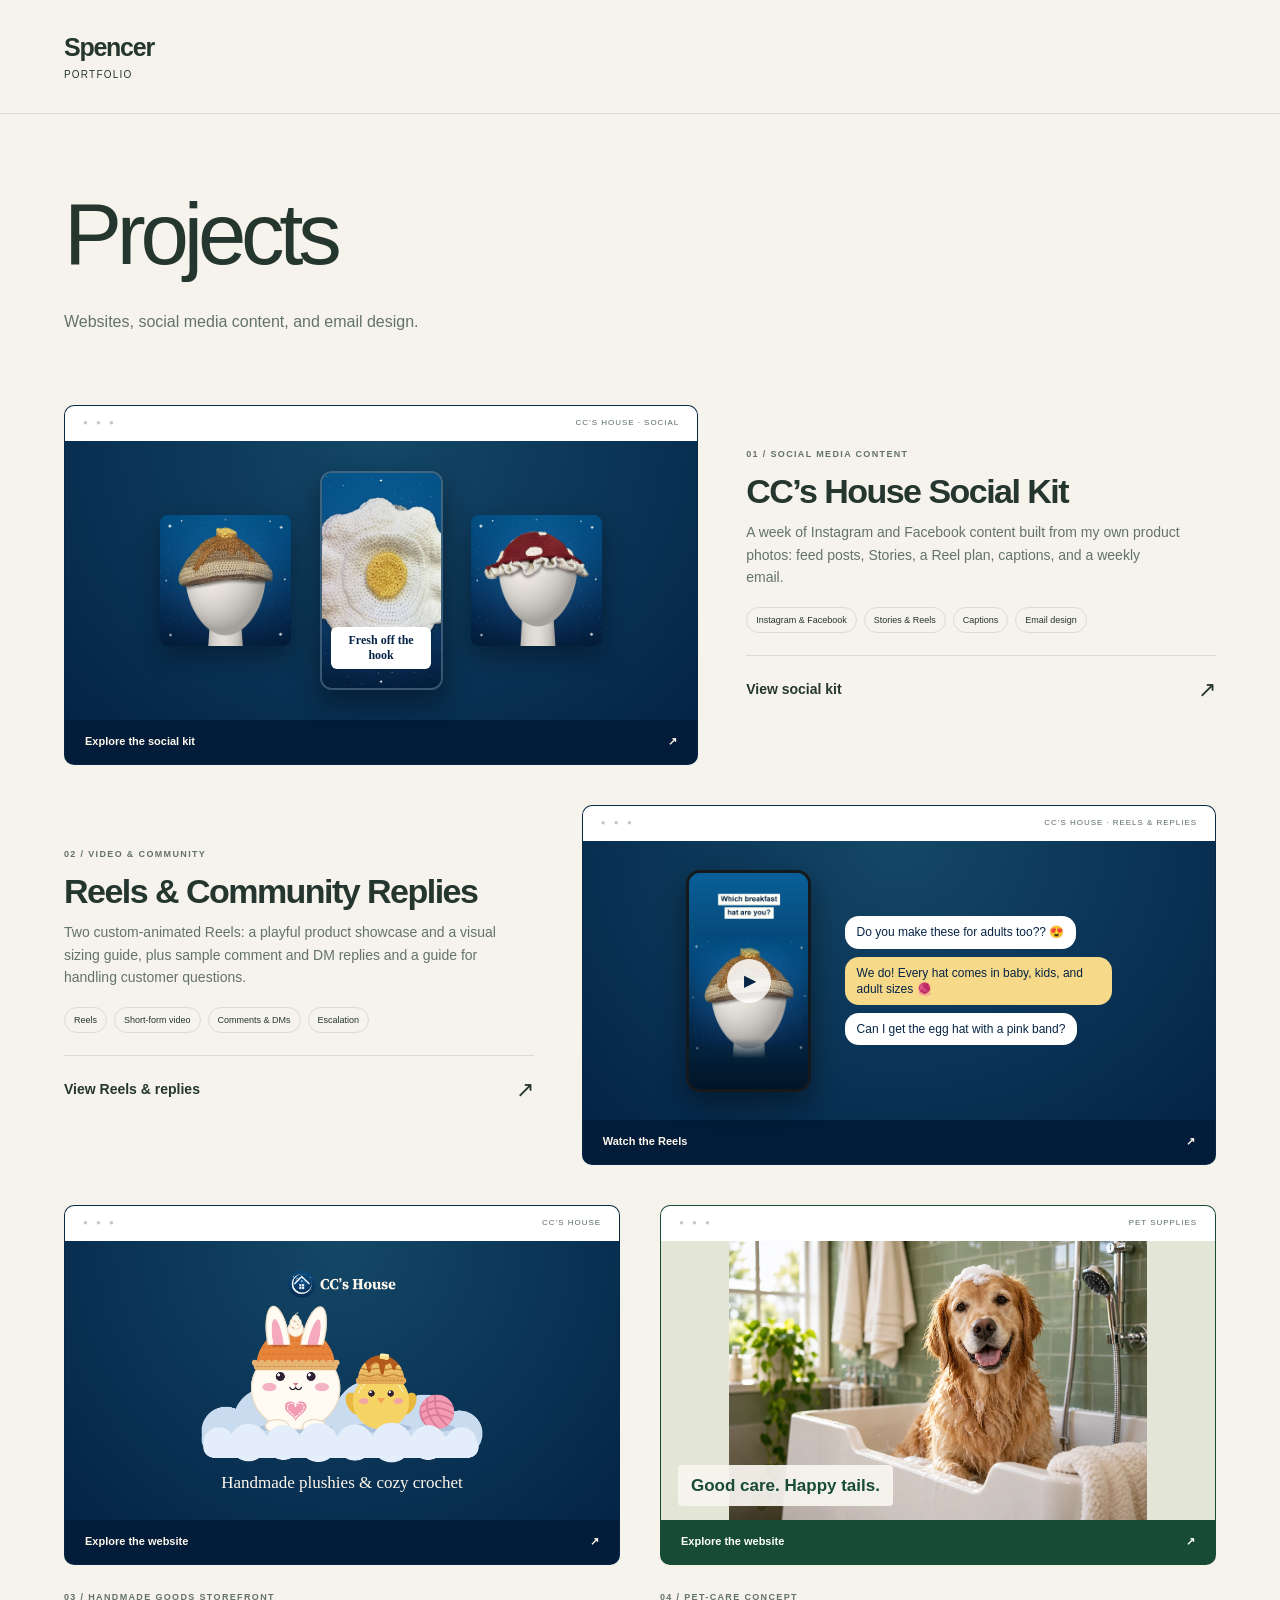
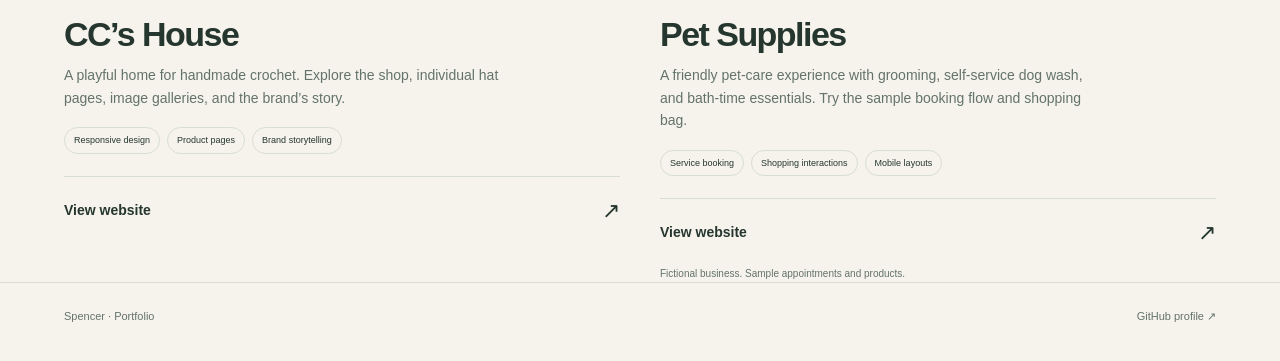
==== index.html @ b59870f7 "Add custom yarn, star and stitch transitions and animated measuring guide" ====
<!doctype html>
<html lang="en">
<head>
<meta charset="utf-8"><meta name="viewport" content="width=device-width, initial-scale=1">
<title>Portfolio | Spencer</title><meta name="description" content="Projects by Spencer: a social media content kit, Reels and community replies, and a handmade crochet storefront for CC’s House, plus Pet Supplies, a grooming and self-service dog wash concept.">
<meta name="theme-color" content="#f5f3eb"><link rel="stylesheet" href="styles.css?v=custom-motion-1">
</head>
<body>
<a class="skip" href="#projects">Skip to projects</a>
<header><a class="brand" href="./">Spencer<span>Portfolio</span></a></header>
<main>
<section class="intro"><h1>Projects</h1><p>Websites, social media content, and email design.</p></section>
<section id="projects" class="projects" aria-label="Projects">
<article class="project feature"><a class="preview social-preview" href="projects/ccs-social/index.html" aria-label="View the CC’s House social kit"><span class="preview-top"><span aria-hidden="true">● ● ●</span><span>CC’S HOUSE · SOCIAL</span></span><div class="social-scene"><img class="sp-post" src="projects/ccs-house/assets/img/hats/pancake-1-sm.jpg" alt="" width="600" height="600"><div class="sp-story"><img src="projects/ccs-house/assets/img/hats/egg-3-sm.jpg" alt="" width="600" height="600"><span>Fresh off the hook</span></div><img class="sp-post" src="projects/ccs-house/assets/img/hats/mushroom-1-sm.jpg" alt="" width="600" height="600"></div><span class="preview-cta">Explore the social kit <span aria-hidden="true">↗</span></span></a><div class="project-info"><p class="eyebrow">01 / SOCIAL MEDIA CONTENT</p><h2>CC’s House Social Kit</h2><p>A week of Instagram and Facebook content built from my own product photos: feed posts, Stories, a Reel plan, captions, and a weekly email.</p><div class="tags"><span>Instagram &amp; Facebook</span><span>Stories &amp; Reels</span><span>Captions</span><span>Email design</span></div><a class="view-link" href="projects/ccs-social/index.html">View social kit <span aria-hidden="true">↗</span></a></div></article>
<article class="project feature flip"><a class="preview community-preview" href="projects/ccs-community/index.html" aria-label="View the Reels and community replies"><span class="preview-top"><span aria-hidden="true">● ● ●</span><span>CC’S HOUSE · REELS &amp; REPLIES</span></span><div class="community-scene"><div class="cp-phone"><img src="projects/ccs-community/media/reel-breakfast-poster-custom.jpg" alt="" width="1080" height="1920"><span class="cp-play" aria-hidden="true">▶</span></div><div class="cp-chat"><p class="cp-in">Do you make these for adults too?? 😍</p><p class="cp-out">We do! Every hat comes in baby, kids, and adult sizes 🧶</p><p class="cp-in">Can I get the egg hat with a pink band?</p></div></div><span class="preview-cta">Watch the Reels <span aria-hidden="true">↗</span></span></a><div class="project-info"><p class="eyebrow">02 / VIDEO &amp; COMMUNITY</p><h2>Reels &amp; Community Replies</h2><p>Two custom-animated Reels: a playful product showcase and a visual sizing guide, plus sample comment and DM replies and a guide for handling customer questions.</p><div class="tags"><span>Reels</span><span>Short-form video</span><span>Comments &amp; DMs</span><span>Escalation</span></div><a class="view-link" href="projects/ccs-community/index.html">View Reels &amp; replies <span aria-hidden="true">↗</span></a></div></article>
<article class="project"><a class="preview cc-preview" href="projects/ccs-house/index.html" aria-label="View the CC’s House website"><span class="preview-top"><span aria-hidden="true">● ● ●</span><span>CC’S HOUSE</span></span><div class="cc-scene"><img class="cc-logo" src="assets/ccs-logo.png" alt="" width="1465" height="400"><img class="cc-friends" src="assets/ccs-friends.png" alt="Bunny and chick artwork from CC’s House" width="1086" height="613"><span>Handmade plushies & cozy crochet</span></div><span class="preview-cta">Explore the website <span aria-hidden="true">↗</span></span></a><div class="project-info"><p class="eyebrow">03 / HANDMADE GOODS STOREFRONT</p><h2>CC’s House</h2><p>A playful home for handmade crochet. Explore the shop, individual hat pages, image galleries, and the brand’s story.</p><div class="tags"><span>Responsive design</span><span>Product pages</span><span>Brand storytelling</span></div><a class="view-link" href="projects/ccs-house/index.html">View website <span aria-hidden="true">↗</span></a></div></article>
<article class="project"><a class="preview pet-preview" href="projects/pet-supplies/index.html" aria-label="View the Pet Supplies website"><span class="preview-top"><span aria-hidden="true">● ● ●</span><span>PET SUPPLIES</span></span><div class="pet-scene"><img src="assets/pet-wash.webp" alt="Golden retriever in a dog-wash tub from the Pet Supplies concept" width="1400" height="933"><span>Good care. Happy tails.</span></div><span class="preview-cta">Explore the website <span aria-hidden="true">↗</span></span></a><div class="project-info"><p class="eyebrow">04 / PET-CARE CONCEPT</p><h2>Pet Supplies</h2><p>A friendly pet-care experience with grooming, self-service dog wash, and bath-time essentials. Try the sample booking flow and shopping bag.</p><div class="tags"><span>Service booking</span><span>Shopping interactions</span><span>Mobile layouts</span></div><a class="view-link" href="projects/pet-supplies/index.html">View website <span aria-hidden="true">↗</span></a><p class="demo-note">Fictional business. Sample appointments and products.</p></div></article>
</section>
</main>
<footer><span>Spencer · Portfolio</span><a href="https://github.com/Spencer695" target="_blank" rel="noopener noreferrer">GitHub profile ↗</a></footer>
</body></html>
---- styles.css ----
:root{--paper:#f5f3eb;--ink:#25362f;--muted:#647369;--line:#d7ded2;--accent:#ad462c}*{box-sizing:border-box}html{scroll-behavior:smooth}body{margin:0;background:var(--paper);color:var(--ink);font-family:"Segoe UI",Arial,sans-serif;line-height:1.6}a{color:inherit;text-decoration:none}a:focus-visible{outline:3px solid var(--accent);outline-offset:6px}img{display:block;max-width:100%}header,main,footer{max-width:1280px;margin:auto}header{padding:32px 5vw;display:flex;justify-content:space-between;align-items:center;border-bottom:1px solid var(--line)}.brand{font-size:25px;font-weight:750;letter-spacing:-.05em;line-height:1.2}.brand span{display:block;font-size:10px;font-weight:500;letter-spacing:.12em;text-transform:uppercase;margin-top:7px}.github{font-size:12px;font-weight:650}.github:hover,.view-link:hover,footer a:hover{text-decoration:underline;text-underline-offset:5px}main{padding:0 5vw}.intro{padding:75px 0 55px;max-width:780px}.eyebrow{font-size:10px;letter-spacing:.15em;font-weight:700;margin:0 0 18px}.intro h1{font-size:clamp(54px,6.8vw,92px);font-weight:500;letter-spacing:-.06em;line-height:1.03;margin:0 0 30px}.intro em{font-family:Georgia,serif;font-weight:400;color:var(--accent)}.intro>p:last-child{font-size:16px;max-width:485px;color:var(--muted)}.projects{display:grid;grid-template-columns:1fr 1fr;gap:40px}.project{min-width:0}.preview{display:flex;flex-direction:column;border-radius:10px;overflow:hidden;border:1px solid #203f3120;height:360px;transition:transform .2s,box-shadow .2s}.preview:hover{transform:translateY(-4px);box-shadow:0 14px 35px #25362f18}.preview-top{height:35px;flex-shrink:0;display:flex;justify-content:space-between;align-items:center;padding:0 18px;font-size:8px;letter-spacing:.12em;background:#fff;color:#586a60}.preview-top>span:first-child{font-size:8px;letter-spacing:3px;color:#c2c9be}.preview-cta{height:44px;flex-shrink:0;display:flex;justify-content:space-between;align-items:center;padding:0 20px;font-size:11px;font-weight:650}.cc-preview{background:#032447;color:#fff8ec}.cc-scene{flex:1;min-height:0;display:flex;flex-direction:column;align-items:center;justify-content:center;padding:16px 22px 13px;background:radial-gradient(ellipse at top,#144767,#032447)}.cc-logo{height:30px;width:auto;object-fit:contain;margin:1px 0 5px}.cc-friends{max-height:160px;width:auto;max-width:90%;object-fit:contain}.cc-scene>span{font-family:Georgia,serif;font-size:17px;text-align:center;margin-top:5px}.cc-preview .preview-cta{background:#021c39}.pet-preview{background:#174b35;color:#fff}.pet-scene{position:relative;flex:1;min-height:0;background:#e3e5d7;overflow:hidden}.pet-scene img{position:absolute;inset:0;width:100%;height:100%;object-fit:contain}.pet-scene>span{position:absolute;bottom:14px;left:17px;padding:7px 13px;background:#f8f6efed;color:#174b35;font-size:17px;font-weight:750;border-radius:4px}.project-info{padding:25px 0 0}.project-info .eyebrow{font-size:9px;color:var(--muted);margin-bottom:9px}.project-info h2{font-size:34px;letter-spacing:-.045em;font-weight:650;margin:0 0 10px;line-height:1.2}.project-info>p:not(.eyebrow):not(.demo-note){color:var(--muted);font-size:14px;max-width:435px;margin:0 0 18px}.tags{display:flex;flex-wrap:wrap;gap:7px;margin-bottom:22px}.tags span{font-size:9px;border:1px solid var(--line);border-radius:18px;padding:5px 9px}.view-link{display:flex;justify-content:space-between;align-items:center;border-top:1px solid var(--line);padding:16px 0;font-size:14px;font-weight:700}.view-link>span{font-size:22px;font-weight:400}.demo-note{font-size:10px;color:var(--muted);margin:0}.note{display:flex;gap:24px;align-items:center;background:#e9eddf;border-radius:8px;padding:28px 34px;margin:65px 0 60px}.note>span{font-size:42px;color:var(--accent)}.note h2{font-size:22px;letter-spacing:-.035em;margin:0 0 6px}.note p{font-size:12px;color:var(--muted);margin:0;max-width:650px}footer{padding:25px 5vw 35px;border-top:1px solid var(--line);display:flex;justify-content:space-between;font-size:11px;color:var(--muted)}.skip:not(:focus){position:absolute;width:1px;height:1px;overflow:hidden;clip:rect(0,0,0,0)}.skip:focus{position:fixed;top:10px;left:10px;z-index:10;background:#fff;padding:12px}@media(max-width:800px){header{padding:25px 6vw}.intro{padding:50px 0 40px}.intro h1{font-size:67px}.intro>p:last-child{font-size:14px}main{padding:0 6vw}.projects{grid-template-columns:1fr;gap:48px}.preview{height:350px}.cc-friends{max-height:155px}.cc-scene>span{font-size:18px}.project-info h2{font-size:32px}.project-info>p:not(.eyebrow):not(.demo-note){max-width:550px}.note{margin:50px 0 45px;padding:24px;gap:18px}footer{padding:23px 6vw;gap:20px}}@media(max-width:380px){.intro h1{font-size:55px}.preview{height:310px}.brand{font-size:23px}.github{font-size:10px}.note{align-items:flex-start}.note>span{font-size:30px}}@media(prefers-reduced-motion:reduce){html{scroll-behavior:auto}.preview{transition:none}}
.project.feature{grid-column:1/-1;display:grid;grid-template-columns:minmax(0,1.35fr) minmax(0,1fr);gap:48px;align-items:center}.feature .project-info{padding:0}.social-preview{background:#032447;color:#fff8ec}.social-scene{flex:1;min-height:0;display:flex;align-items:center;justify-content:center;gap:5%;padding:18px 5%;background:radial-gradient(ellipse at top,#144767,#032447)}.sp-post{height:54%;width:auto;aspect-ratio:1;object-fit:cover;border-radius:8px;box-shadow:0 10px 24px #0005}.sp-story{position:relative;height:90%;aspect-ratio:9/16;border-radius:12px;overflow:hidden;box-shadow:0 12px 28px #0006;border:2px solid #ffffff30}.sp-story img{width:100%;height:100%;object-fit:cover}.sp-story span{position:absolute;left:8%;right:8%;bottom:9%;background:#fff;color:#062446;font:700 12px/1.25 Georgia,serif;text-align:center;padding:6px 4px;border-radius:6px}.social-preview .preview-cta{background:#021c39}@media(max-width:800px){.project.feature{grid-template-columns:1fr;gap:0}.feature .project-info{padding:25px 0 0}.sp-post{height:44%}}
.project.feature.flip{grid-template-columns:minmax(0,1fr) minmax(0,1.35fr)}.feature.flip .preview{order:2}.community-preview{background:#032447;color:#fff8ec}.community-scene{flex:1;min-height:0;display:flex;align-items:center;justify-content:center;gap:6%;padding:16px 6%;background:radial-gradient(ellipse at top,#144767,#032447)}.cp-phone{position:relative;height:90%;aspect-ratio:9/16;border-radius:14px;overflow:hidden;border:3px solid #15191c;box-shadow:0 12px 28px #0006}.cp-phone img{width:100%;height:100%;object-fit:cover}.cp-play{position:absolute;top:50%;left:50%;transform:translate(-50%,-50%);width:44px;height:44px;border-radius:50%;background:#ffffffd9;color:#062446;display:grid;place-items:center;font-size:16px;padding-left:3px}.cp-chat{display:flex;flex-direction:column;gap:8px;max-width:48%}.cp-chat p{margin:0;padding:8px 12px;border-radius:14px;font-size:12px;line-height:1.35;color:#062446}.cp-in{align-self:flex-start;background:#fff;border-bottom-left-radius:4px}.cp-out{align-self:flex-end;background:#f6d989;border-bottom-right-radius:4px}.community-preview .preview-cta{background:#021c39}@media(max-width:800px){.project.feature.flip{grid-template-columns:1fr}.feature.flip .preview{order:0}.cp-chat{max-width:56%}.cp-chat p{font-size:11px}}
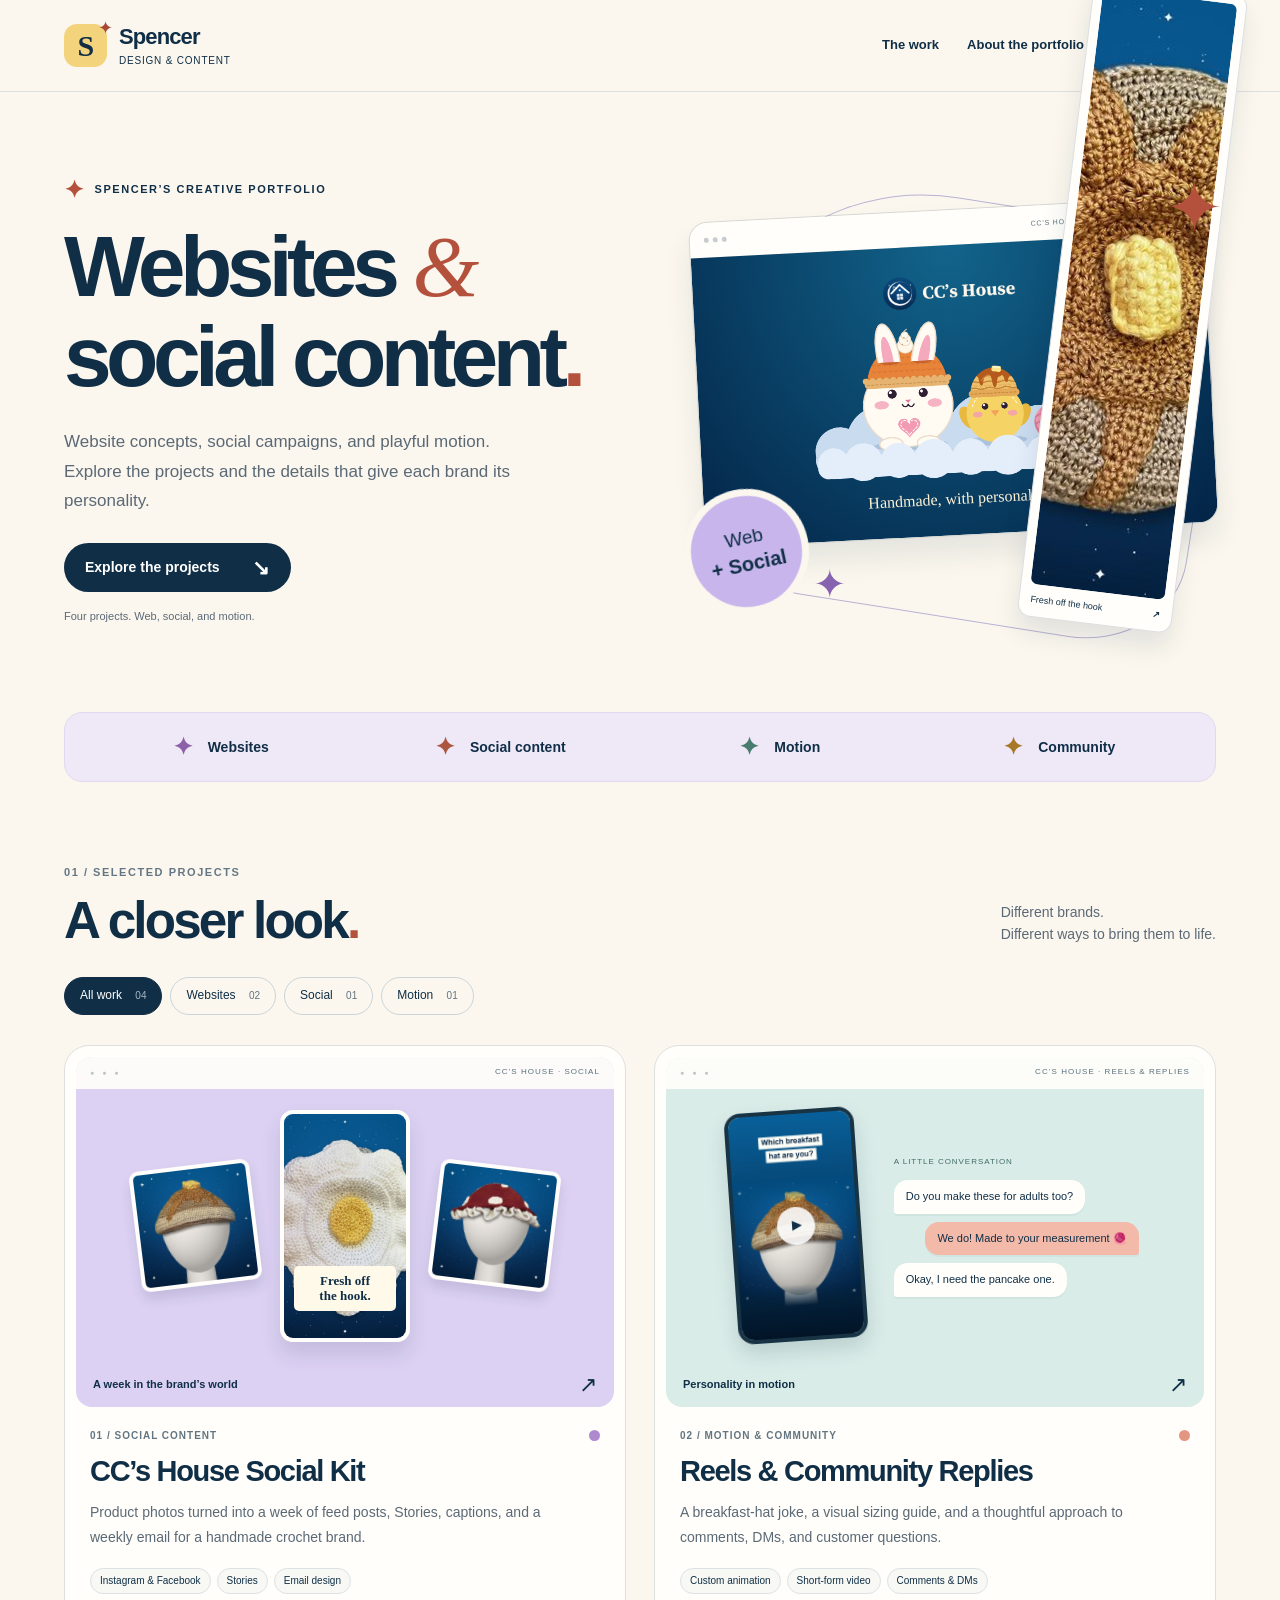
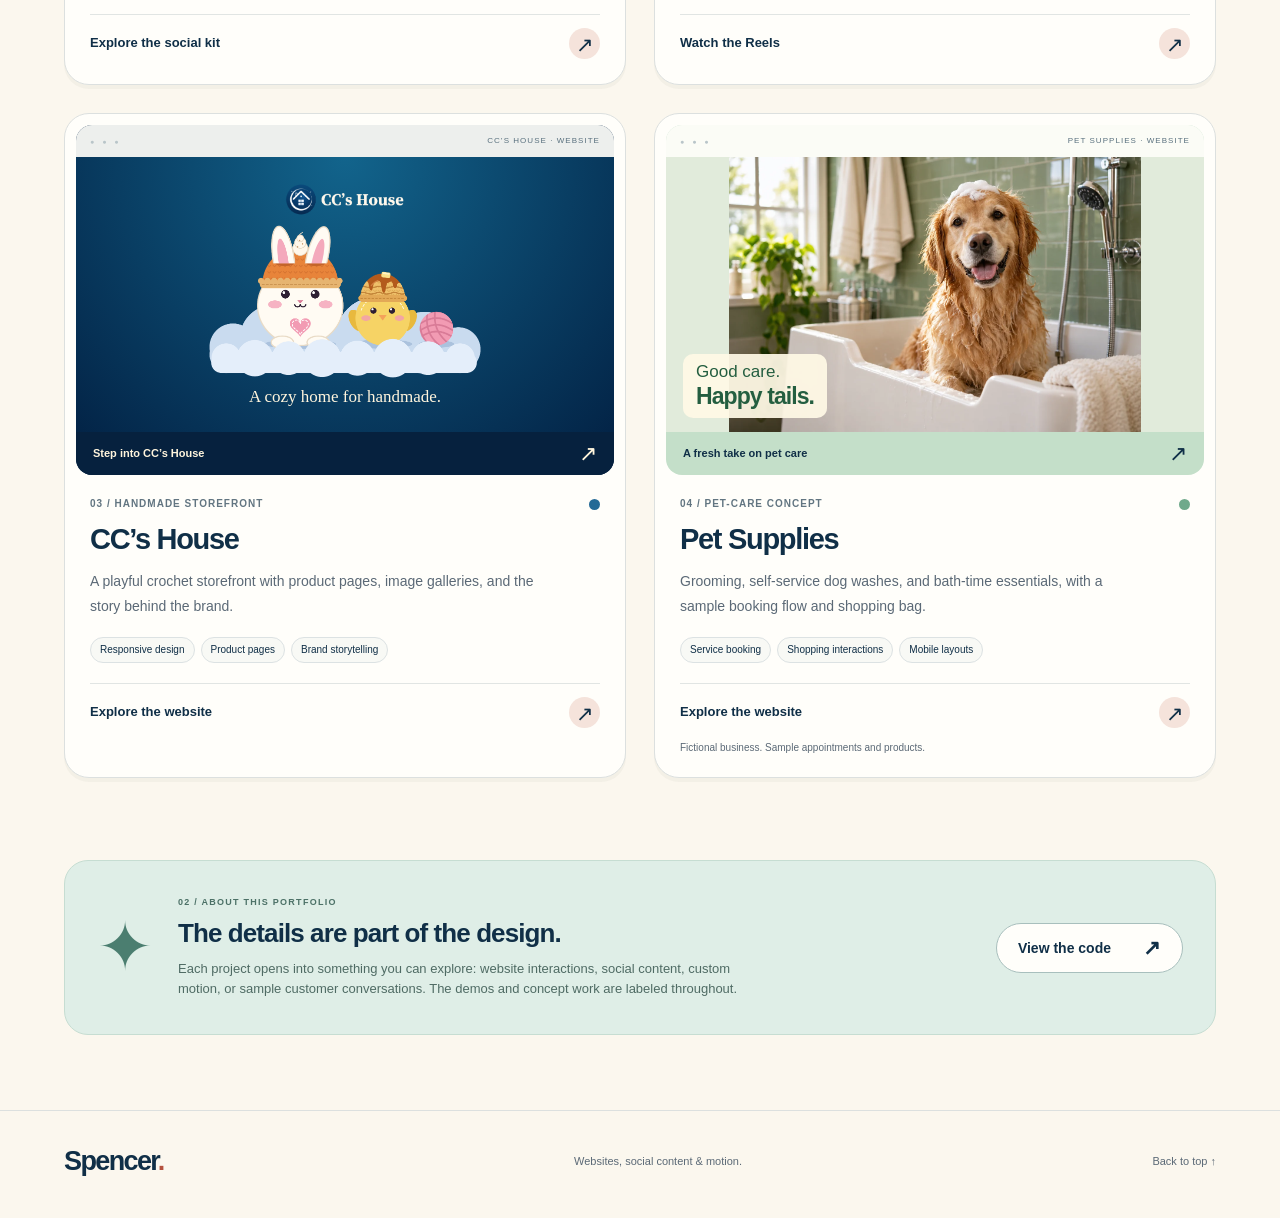
==== commit 268dca51: "Refresh portfolio colors, project previews, and smooth motion; retain 1080p60 reels" ====
--- a/index.html
+++ b/index.html
@@ -1,21 +1,69 @@
-<!doctype html>
-<html lang="en">
-<head>
-<meta charset="utf-8"><meta name="viewport" content="width=device-width, initial-scale=1">
-<title>Portfolio | Spencer</title><meta name="description" content="Projects by Spencer: a social media content kit, Reels and community replies, and a handmade crochet storefront for CC’s House, plus Pet Supplies, a grooming and self-service dog wash concept.">
-<meta name="theme-color" content="#f5f3eb"><link rel="stylesheet" href="styles.css?v=custom-motion-1">
-</head>
-<body>
-<a class="skip" href="#projects">Skip to projects</a>
-<header><a class="brand" href="./">Spencer<span>Portfolio</span></a></header>
-<main>
-<section class="intro"><h1>Projects</h1><p>Websites, social media content, and email design.</p></section>
-<section id="projects" class="projects" aria-label="Projects">
-<article class="project feature"><a class="preview social-preview" href="projects/ccs-social/index.html" aria-label="View the CC’s House social kit"><span class="preview-top"><span aria-hidden="true">● ● ●</span><span>CC’S HOUSE · SOCIAL</span></span><div class="social-scene"><img class="sp-post" src="projects/ccs-house/assets/img/hats/pancake-1-sm.jpg" alt="" width="600" height="600"><div class="sp-story"><img src="projects/ccs-house/assets/img/hats/egg-3-sm.jpg" alt="" width="600" height="600"><span>Fresh off the hook</span></div><img class="sp-post" src="projects/ccs-house/assets/img/hats/mushroom-1-sm.jpg" alt="" width="600" height="600"></div><span class="preview-cta">Explore the social kit <span aria-hidden="true">↗</span></span></a><div class="project-info"><p class="eyebrow">01 / SOCIAL MEDIA CONTENT</p><h2>CC’s House Social Kit</h2><p>A week of Instagram and Facebook content built from my own product photos: feed posts, Stories, a Reel plan, captions, and a weekly email.</p><div class="tags"><span>Instagram &amp; Facebook</span><span>Stories &amp; Reels</span><span>Captions</span><span>Email design</span></div><a class="view-link" href="projects/ccs-social/index.html">View social kit <span aria-hidden="true">↗</span></a></div></article>
-<article class="project feature flip"><a class="preview community-preview" href="projects/ccs-community/index.html" aria-label="View the Reels and community replies"><span class="preview-top"><span aria-hidden="true">● ● ●</span><span>CC’S HOUSE · REELS &amp; REPLIES</span></span><div class="community-scene"><div class="cp-phone"><img src="projects/ccs-community/media/reel-breakfast-poster-custom.jpg" alt="" width="1080" height="1920"><span class="cp-play" aria-hidden="true">▶</span></div><div class="cp-chat"><p class="cp-in">Do you make these for adults too?? 😍</p><p class="cp-out">We do! Every hat comes in baby, kids, and adult sizes 🧶</p><p class="cp-in">Can I get the egg hat with a pink band?</p></div></div><span class="preview-cta">Watch the Reels <span aria-hidden="true">↗</span></span></a><div class="project-info"><p class="eyebrow">02 / VIDEO &amp; COMMUNITY</p><h2>Reels &amp; Community Replies</h2><p>Two custom-animated Reels: a playful product showcase and a visual sizing guide, plus sample comment and DM replies and a guide for handling customer questions.</p><div class="tags"><span>Reels</span><span>Short-form video</span><span>Comments &amp; DMs</span><span>Escalation</span></div><a class="view-link" href="projects/ccs-community/index.html">View Reels &amp; replies <span aria-hidden="true">↗</span></a></div></article>
-<article class="project"><a class="preview cc-preview" href="projects/ccs-house/index.html" aria-label="View the CC’s House website"><span class="preview-top"><span aria-hidden="true">● ● ●</span><span>CC’S HOUSE</span></span><div class="cc-scene"><img class="cc-logo" src="assets/ccs-logo.png" alt="" width="1465" height="400"><img class="cc-friends" src="assets/ccs-friends.png" alt="Bunny and chick artwork from CC’s House" width="1086" height="613"><span>Handmade plushies & cozy crochet</span></div><span class="preview-cta">Explore the website <span aria-hidden="true">↗</span></span></a><div class="project-info"><p class="eyebrow">03 / HANDMADE GOODS STOREFRONT</p><h2>CC’s House</h2><p>A playful home for handmade crochet. Explore the shop, individual hat pages, image galleries, and the brand’s story.</p><div class="tags"><span>Responsive design</span><span>Product pages</span><span>Brand storytelling</span></div><a class="view-link" href="projects/ccs-house/index.html">View website <span aria-hidden="true">↗</span></a></div></article>
-<article class="project"><a class="preview pet-preview" href="projects/pet-supplies/index.html" aria-label="View the Pet Supplies website"><span class="preview-top"><span aria-hidden="true">● ● ●</span><span>PET SUPPLIES</span></span><div class="pet-scene"><img src="assets/pet-wash.webp" alt="Golden retriever in a dog-wash tub from the Pet Supplies concept" width="1400" height="933"><span>Good care. Happy tails.</span></div><span class="preview-cta">Explore the website <span aria-hidden="true">↗</span></span></a><div class="project-info"><p class="eyebrow">04 / PET-CARE CONCEPT</p><h2>Pet Supplies</h2><p>A friendly pet-care experience with grooming, self-service dog wash, and bath-time essentials. Try the sample booking flow and shopping bag.</p><div class="tags"><span>Service booking</span><span>Shopping interactions</span><span>Mobile layouts</span></div><a class="view-link" href="projects/pet-supplies/index.html">View website <span aria-hidden="true">↗</span></a><p class="demo-note">Fictional business. Sample appointments and products.</p></div></article>
-</section>
-</main>
-<footer><span>Spencer · Portfolio</span><a href="https://github.com/Spencer695" target="_blank" rel="noopener noreferrer">GitHub profile ↗</a></footer>
-</body></html>
+<!doctype html>
+<html lang="en">
+<head>
+  <meta charset="utf-8"><meta name="viewport" content="width=device-width, initial-scale=1">
+  <title>Spencer · Websites & Social Content</title>
+  <meta name="description" content="Explore Spencer’s website concepts, social content, and animated Reels for CC’s House and Pet Supplies.">
+  <meta name="theme-color" content="#fbf7ee">
+  <link rel="stylesheet" href="styles.css?v=color-3">
+  <script src="portfolio.js?v=color-3" defer></script>
+</head>
+<body id="top">
+<a class="skip" href="#projects">Skip to projects</a>
+<header class="site-header">
+  <a class="brand" href="./" aria-label="Spencer, portfolio home"><span class="brand-mark" aria-hidden="true">S<span>✦</span></span><span>Spencer<small>Design & content</small></span></a>
+  <nav aria-label="Main navigation"><a href="#projects">The work</a><a href="#about">About the portfolio</a><a class="github-link" href="https://github.com/Spencer695" target="_blank" rel="noopener noreferrer">GitHub <span aria-hidden="true">↗</span></a></nav>
+</header>
+<main>
+  <section class="hero" aria-labelledby="hero-title">
+    <div class="hero-copy">
+      <p class="eyebrow"><span class="little-star" aria-hidden="true">✦</span> Spencer’s creative portfolio</p>
+      <h1 id="hero-title">Websites <em>&</em><br>social content<span class="title-dot">.</span></h1>
+      <p class="hero-lede">Website concepts, social campaigns, and playful motion. Explore the projects and the details that give each brand its personality.</p>
+      <a class="button primary" href="#projects">Explore the projects <span aria-hidden="true">↘</span></a>
+      <p class="hero-note">Four projects. Web, social, and motion.</p>
+    </div>
+    <div class="hero-art" aria-hidden="true">
+      <div class="art-outline"></div>
+      <div class="hero-window"><div class="window-bar"><i></i><i></i><i></i><span>CC’S HOUSE · A LITTLE BRAND WORLD</span></div><div class="hero-world"><img class="hero-logo" src="assets/ccs-logo.png" alt="" width="1465" height="400"><img class="hero-friends" src="assets/ccs-friends.png" alt="" width="1086" height="613"><span>Handmade, with personality.</span></div></div>
+      <div class="hero-post"><img src="projects/ccs-house/assets/img/hats/pancake-3-sm.jpg" alt="" width="600" height="600"><span>Fresh off the hook <b>↗</b></span></div>
+      <span class="hero-sticker">Web<br><b>+ Social</b></span>
+      <span class="art-star star-one">✦</span><span class="art-star star-two">✦</span>
+    </div>
+  </section>
+
+  <ul class="disciplines" aria-label="Portfolio disciplines"><li><span aria-hidden="true">✦</span> Websites</li><li><span aria-hidden="true">✦</span> Social content</li><li><span aria-hidden="true">✦</span> Motion</li><li><span aria-hidden="true">✦</span> Community</li></ul>
+
+  <section id="projects" class="work" aria-labelledby="work-title">
+    <div class="section-heading reveal"><div><p class="eyebrow">01 / Selected projects</p><h2 id="work-title">A closer look<span>.</span></h2></div><p>Different brands.<br>Different ways to bring them to life.</p></div>
+    <div class="filters" role="group" aria-label="Filter projects" hidden>
+      <button type="button" class="filter is-active" data-filter="all" aria-pressed="true" aria-controls="project-grid">All work <span>04</span></button>
+      <button type="button" class="filter" data-filter="web" aria-pressed="false" aria-controls="project-grid">Websites <span>02</span></button>
+      <button type="button" class="filter" data-filter="social" aria-pressed="false" aria-controls="project-grid">Social <span>01</span></button>
+      <button type="button" class="filter" data-filter="motion" aria-pressed="false" aria-controls="project-grid">Motion <span>01</span></button>
+    </div>
+    <p class="sr-only" data-result-count aria-live="polite">4 projects shown.</p>
+    <div id="project-grid" class="projects">
+      <article class="project reveal" data-category="social">
+        <a class="preview social-preview" href="projects/ccs-social/index.html" aria-label="Explore CC’s House Social Kit"><span class="preview-top"><span aria-hidden="true">● ● ●</span><span>CC’S HOUSE · SOCIAL</span></span><div class="social-scene"><img class="sp-post" src="projects/ccs-house/assets/img/hats/pancake-1-sm.jpg" alt="" width="600" height="600" loading="lazy"><div class="sp-story"><img src="projects/ccs-house/assets/img/hats/egg-3-sm.jpg" alt="" width="600" height="600" loading="lazy"><span>Fresh off<br>the hook.</span></div><img class="sp-post" src="projects/ccs-house/assets/img/hats/mushroom-1-sm.jpg" alt="" width="600" height="600" loading="lazy"></div><span class="preview-cta">A week in the brand’s world <b aria-hidden="true">↗</b></span></a>
+        <div class="project-info"><p class="project-label"><span>01 / SOCIAL CONTENT</span><span class="color-dot lavender" aria-hidden="true"></span></p><h3>CC’s House Social Kit</h3><p>Product photos turned into a week of feed posts, Stories, captions, and a weekly email for a handmade crochet brand.</p><ul class="tags" aria-label="Project skills"><li>Instagram & Facebook</li><li>Stories</li><li>Email design</li></ul><a class="view-link" href="projects/ccs-social/index.html">Explore the social kit <span aria-hidden="true">↗</span></a></div>
+      </article>
+      <article class="project reveal" data-category="motion">
+        <a class="preview community-preview" href="projects/ccs-community/index.html#reels" aria-label="Explore Reels and Community Replies"><span class="preview-top"><span aria-hidden="true">● ● ●</span><span>CC’S HOUSE · REELS & REPLIES</span></span><div class="community-scene"><div class="cp-phone"><img src="projects/ccs-community/media/reel-breakfast-poster-custom.jpg" alt="" width="1080" height="1920" loading="lazy"><span class="cp-play" aria-hidden="true">▶</span></div><div class="cp-chat"><span class="chat-label">A little conversation</span><p class="cp-in">Do you make these for adults too?</p><p class="cp-out">We do! Made to your measurement 🧶</p><p class="cp-in">Okay, I need the pancake one.</p></div></div><span class="preview-cta">Personality in motion <b aria-hidden="true">↗</b></span></a>
+        <div class="project-info"><p class="project-label"><span>02 / MOTION & COMMUNITY</span><span class="color-dot coral" aria-hidden="true"></span></p><h3>Reels & Community Replies</h3><p>A breakfast-hat joke, a visual sizing guide, and a thoughtful approach to comments, DMs, and customer questions.</p><ul class="tags" aria-label="Project skills"><li>Custom animation</li><li>Short-form video</li><li>Comments & DMs</li></ul><a class="view-link" href="projects/ccs-community/index.html#reels">Watch the Reels <span aria-hidden="true">↗</span></a></div>
+      </article>
+      <article class="project reveal" data-category="web">
+        <a class="preview cc-preview" href="projects/ccs-house/index.html" aria-label="Explore the CC’s House website"><span class="preview-top"><span aria-hidden="true">● ● ●</span><span>CC’S HOUSE · WEBSITE</span></span><div class="cc-scene"><img class="cc-logo" src="assets/ccs-logo.png" alt="" width="1465" height="400" loading="lazy"><img class="cc-friends" src="assets/ccs-friends.png" alt="Bunny and chick artwork from CC’s House" width="1086" height="613" loading="lazy"><span>A cozy home for handmade.</span></div><span class="preview-cta">Step into CC’s House <b aria-hidden="true">↗</b></span></a>
+        <div class="project-info"><p class="project-label"><span>03 / HANDMADE STOREFRONT</span><span class="color-dot blue" aria-hidden="true"></span></p><h3>CC’s House</h3><p>A playful crochet storefront with product pages, image galleries, and the story behind the brand.</p><ul class="tags" aria-label="Project skills"><li>Responsive design</li><li>Product pages</li><li>Brand storytelling</li></ul><a class="view-link" href="projects/ccs-house/index.html">Explore the website <span aria-hidden="true">↗</span></a></div>
+      </article>
+      <article class="project reveal" data-category="web">
+        <a class="preview pet-preview" href="projects/pet-supplies/index.html" aria-label="Explore the Pet Supplies website"><span class="preview-top"><span aria-hidden="true">● ● ●</span><span>PET SUPPLIES · WEBSITE</span></span><div class="pet-scene"><img src="assets/pet-wash.webp" alt="Golden retriever in a dog-wash tub" width="1400" height="933" loading="lazy"><span>Good care.<br><b>Happy tails.</b></span></div><span class="preview-cta">A fresh take on pet care <b aria-hidden="true">↗</b></span></a>
+        <div class="project-info"><p class="project-label"><span>04 / PET-CARE CONCEPT</span><span class="color-dot mint" aria-hidden="true"></span></p><h3>Pet Supplies</h3><p>Grooming, self-service dog washes, and bath-time essentials, with a sample booking flow and shopping bag.</p><ul class="tags" aria-label="Project skills"><li>Service booking</li><li>Shopping interactions</li><li>Mobile layouts</li></ul><a class="view-link" href="projects/pet-supplies/index.html">Explore the website <span aria-hidden="true">↗</span></a><p class="demo-note">Fictional business. Sample appointments and products.</p></div>
+      </article>
+    </div>
+  </section>
+  <section id="about" class="about-panel reveal" aria-labelledby="about-title"><span class="about-star" aria-hidden="true">✦</span><div><p class="eyebrow">02 / About this portfolio</p><h2 id="about-title">The details are part of the design.</h2><p>Each project opens into something you can explore: website interactions, social content, custom motion, or sample customer conversations. The demos and concept work are labeled throughout.</p></div><a class="button secondary" href="https://github.com/Spencer695/website-demos" target="_blank" rel="noopener noreferrer">View the code <span aria-hidden="true">↗</span></a></section>
+</main>
+<footer class="site-footer"><a class="footer-brand" href="./">Spencer<span class="title-dot">.</span></a><p>Websites, social content & motion.</p><a href="#top" data-back-top>Back to top ↑</a></footer>
+</body>
+</html>
--- a/styles.css
+++ b/styles.css
@@ -1,3 +1,16 @@
-:root{--paper:#f5f3eb;--ink:#25362f;--muted:#647369;--line:#d7ded2;--accent:#ad462c}*{box-sizing:border-box}html{scroll-behavior:smooth}body{margin:0;background:var(--paper);color:var(--ink);font-family:"Segoe UI",Arial,sans-serif;line-height:1.6}a{color:inherit;text-decoration:none}a:focus-visible{outline:3px solid var(--accent);outline-offset:6px}img{display:block;max-width:100%}header,main,footer{max-width:1280px;margin:auto}header{padding:32px 5vw;display:flex;justify-content:space-between;align-items:center;border-bottom:1px solid var(--line)}.brand{font-size:25px;font-weight:750;letter-spacing:-.05em;line-height:1.2}.brand span{display:block;font-size:10px;font-weight:500;letter-spacing:.12em;text-transform:uppercase;margin-top:7px}.github{font-size:12px;font-weight:650}.github:hover,.view-link:hover,footer a:hover{text-decoration:underline;text-underline-offset:5px}main{padding:0 5vw}.intro{padding:75px 0 55px;max-width:780px}.eyebrow{font-size:10px;letter-spacing:.15em;font-weight:700;margin:0 0 18px}.intro h1{font-size:clamp(54px,6.8vw,92px);font-weight:500;letter-spacing:-.06em;line-height:1.03;margin:0 0 30px}.intro em{font-family:Georgia,serif;font-weight:400;color:var(--accent)}.intro>p:last-child{font-size:16px;max-width:485px;color:var(--muted)}.projects{display:grid;grid-template-columns:1fr 1fr;gap:40px}.project{min-width:0}.preview{display:flex;flex-direction:column;border-radius:10px;overflow:hidden;border:1px solid #203f3120;height:360px;transition:transform .2s,box-shadow .2s}.preview:hover{transform:translateY(-4px);box-shadow:0 14px 35px #25362f18}.preview-top{height:35px;flex-shrink:0;display:flex;justify-content:space-between;align-items:center;padding:0 18px;font-size:8px;letter-spacing:.12em;background:#fff;color:#586a60}.preview-top>span:first-child{font-size:8px;letter-spacing:3px;color:#c2c9be}.preview-cta{height:44px;flex-shrink:0;display:flex;justify-content:space-between;align-items:center;padding:0 20px;font-size:11px;font-weight:650}.cc-preview{background:#032447;color:#fff8ec}.cc-scene{flex:1;min-height:0;display:flex;flex-direction:column;align-items:center;justify-content:center;padding:16px 22px 13px;background:radial-gradient(ellipse at top,#144767,#032447)}.cc-logo{height:30px;width:auto;object-fit:contain;margin:1px 0 5px}.cc-friends{max-height:160px;width:auto;max-width:90%;object-fit:contain}.cc-scene>span{font-family:Georgia,serif;font-size:17px;text-align:center;margin-top:5px}.cc-preview .preview-cta{background:#021c39}.pet-preview{background:#174b35;color:#fff}.pet-scene{position:relative;flex:1;min-height:0;background:#e3e5d7;overflow:hidden}.pet-scene img{position:absolute;inset:0;width:100%;height:100%;object-fit:contain}.pet-scene>span{position:absolute;bottom:14px;left:17px;padding:7px 13px;background:#f8f6efed;color:#174b35;font-size:17px;font-weight:750;border-radius:4px}.project-info{padding:25px 0 0}.project-info .eyebrow{font-size:9px;color:var(--muted);margin-bottom:9px}.project-info h2{font-size:34px;letter-spacing:-.045em;font-weight:650;margin:0 0 10px;line-height:1.2}.project-info>p:not(.eyebrow):not(.demo-note){color:var(--muted);font-size:14px;max-width:435px;margin:0 0 18px}.tags{display:flex;flex-wrap:wrap;gap:7px;margin-bottom:22px}.tags span{font-size:9px;border:1px solid var(--line);border-radius:18px;padding:5px 9px}.view-link{display:flex;justify-content:space-between;align-items:center;border-top:1px solid var(--line);padding:16px 0;font-size:14px;font-weight:700}.view-link>span{font-size:22px;font-weight:400}.demo-note{font-size:10px;color:var(--muted);margin:0}.note{display:flex;gap:24px;align-items:center;background:#e9eddf;border-radius:8px;padding:28px 34px;margin:65px 0 60px}.note>span{font-size:42px;color:var(--accent)}.note h2{font-size:22px;letter-spacing:-.035em;margin:0 0 6px}.note p{font-size:12px;color:var(--muted);margin:0;max-width:650px}footer{padding:25px 5vw 35px;border-top:1px solid var(--line);display:flex;justify-content:space-between;font-size:11px;color:var(--muted)}.skip:not(:focus){position:absolute;width:1px;height:1px;overflow:hidden;clip:rect(0,0,0,0)}.skip:focus{position:fixed;top:10px;left:10px;z-index:10;background:#fff;padding:12px}@media(max-width:800px){header{padding:25px 6vw}.intro{padding:50px 0 40px}.intro h1{font-size:67px}.intro>p:last-child{font-size:14px}main{padding:0 6vw}.projects{grid-template-columns:1fr;gap:48px}.preview{height:350px}.cc-friends{max-height:155px}.cc-scene>span{font-size:18px}.project-info h2{font-size:32px}.project-info>p:not(.eyebrow):not(.demo-note){max-width:550px}.note{margin:50px 0 45px;padding:24px;gap:18px}footer{padding:23px 6vw;gap:20px}}@media(max-width:380px){.intro h1{font-size:55px}.preview{height:310px}.brand{font-size:23px}.github{font-size:10px}.note{align-items:flex-start}.note>span{font-size:30px}}@media(prefers-reduced-motion:reduce){html{scroll-behavior:auto}.preview{transition:none}}
-.project.feature{grid-column:1/-1;display:grid;grid-template-columns:minmax(0,1.35fr) minmax(0,1fr);gap:48px;align-items:center}.feature .project-info{padding:0}.social-preview{background:#032447;color:#fff8ec}.social-scene{flex:1;min-height:0;display:flex;align-items:center;justify-content:center;gap:5%;padding:18px 5%;background:radial-gradient(ellipse at top,#144767,#032447)}.sp-post{height:54%;width:auto;aspect-ratio:1;object-fit:cover;border-radius:8px;box-shadow:0 10px 24px #0005}.sp-story{position:relative;height:90%;aspect-ratio:9/16;border-radius:12px;overflow:hidden;box-shadow:0 12px 28px #0006;border:2px solid #ffffff30}.sp-story img{width:100%;height:100%;object-fit:cover}.sp-story span{position:absolute;left:8%;right:8%;bottom:9%;background:#fff;color:#062446;font:700 12px/1.25 Georgia,serif;text-align:center;padding:6px 4px;border-radius:6px}.social-preview .preview-cta{background:#021c39}@media(max-width:800px){.project.feature{grid-template-columns:1fr;gap:0}.feature .project-info{padding:25px 0 0}.sp-post{height:44%}}
-.project.feature.flip{grid-template-columns:minmax(0,1fr) minmax(0,1.35fr)}.feature.flip .preview{order:2}.community-preview{background:#032447;color:#fff8ec}.community-scene{flex:1;min-height:0;display:flex;align-items:center;justify-content:center;gap:6%;padding:16px 6%;background:radial-gradient(ellipse at top,#144767,#032447)}.cp-phone{position:relative;height:90%;aspect-ratio:9/16;border-radius:14px;overflow:hidden;border:3px solid #15191c;box-shadow:0 12px 28px #0006}.cp-phone img{width:100%;height:100%;object-fit:cover}.cp-play{position:absolute;top:50%;left:50%;transform:translate(-50%,-50%);width:44px;height:44px;border-radius:50%;background:#ffffffd9;color:#062446;display:grid;place-items:center;font-size:16px;padding-left:3px}.cp-chat{display:flex;flex-direction:column;gap:8px;max-width:48%}.cp-chat p{margin:0;padding:8px 12px;border-radius:14px;font-size:12px;line-height:1.35;color:#062446}.cp-in{align-self:flex-start;background:#fff;border-bottom-left-radius:4px}.cp-out{align-self:flex-end;background:#f6d989;border-bottom-right-radius:4px}.community-preview .preview-cta{background:#021c39}@media(max-width:800px){.project.feature.flip{grid-template-columns:1fr}.feature.flip .preview{order:0}.cp-chat{max-width:56%}.cp-chat p{font-size:11px}}
+:root{--paper:#fbf7ee;--ink:#102f47;--muted:#5b6976;--line:#dce0df;--coral:#e77f68;--lavender:#c7b5ec;--mint:#badcc9;--yellow:#f3d37c;--white:#fffefa;--ease:cubic-bezier(.2,.75,.25,1)}
+*{box-sizing:border-box}html{scroll-behavior:smooth;scroll-padding-top:110px}body{margin:0;background:var(--paper);color:var(--ink);font-family:"Segoe UI",Arial,sans-serif;line-height:1.6}a{color:inherit;text-decoration:none}button{font:inherit}img{display:block;max-width:100%}a:focus-visible,button:focus-visible{outline:3px solid #ac493a;outline-offset:5px}button{touch-action:manipulation}::selection{background:#f7c2b2;color:var(--ink)}
+.site-header,main,.site-footer{max-width:1320px;margin:auto}.site-header{padding:24px 5%;display:flex;align-items:center;justify-content:space-between;gap:24px;border-bottom:1px solid var(--line)}.brand{display:flex;gap:12px;align-items:center;font-size:22px;font-weight:750;letter-spacing:-.04em;line-height:1.2}.brand small{display:block;font-size:10px;letter-spacing:.08em;text-transform:uppercase;font-weight:500;margin-top:5px}.brand-mark{position:relative;width:43px;height:43px;border-radius:13px;background:var(--yellow);display:grid;place-items:center;font-family:Georgia,serif;font-size:30px}.brand-mark>span{position:absolute;right:-5px;top:-7px;font:18px Georgia;color:#a74935;transition:transform .4s var(--ease)}.brand:hover .brand-mark>span{transform:rotate(90deg)}nav{display:flex;align-items:center;gap:28px;font-size:13px;font-weight:600}nav>a:not(.github-link):hover{text-decoration:underline;text-underline-offset:7px}.github-link{border:1px solid #bac5ca;border-radius:999px;padding:8px 16px;transition:background .2s}.github-link:hover{background:#e6e4f4}.github-link span{margin-left:12px}
+main{padding:0 5%}.hero{display:grid;grid-template-columns:1.15fr 1fr;align-items:center;gap:34px;min-height:620px;padding:70px 0 72px}.eyebrow{font-size:11px;letter-spacing:.14em;text-transform:uppercase;font-weight:700;margin:0 0 20px}.hero .eyebrow{display:flex;align-items:center;gap:9px}.little-star{font-size:24px;line-height:1;color:#b4513d}.hero h1{font-size:clamp(54px,6.7vw,92px);line-height:1.04;letter-spacing:-.065em;font-weight:650;margin:0 0 26px}.hero h1 em{font-family:Georgia,serif;font-weight:400;color:#b4513d}.title-dot{color:#b4513d}.hero-lede{color:var(--muted);font-size:17px;max-width:480px;margin:0 0 27px;line-height:1.75}.button{display:inline-flex;align-items:center;justify-content:space-between;gap:32px;padding:13px 21px;border-radius:999px;font-size:14px;font-weight:650;transition:transform .25s var(--ease),background .25s}.button:hover{transform:translateY(-3px)}.button span{font-size:21px;line-height:1}.primary{background:var(--ink);color:#fff}.primary:hover{background:#254f69}.secondary{background:#fffefa;border:1px solid #a8bfbd;white-space:nowrap}.hero-note{font-size:11px;color:var(--muted);margin:16px 0 0}
+.hero-art{position:relative;min-width:0;height:465px}.art-outline{position:absolute;inset:32px 8px 16px 26px;border:1px solid #b8b2d3;border-radius:42% 42% 22% 22%;transform:rotate(9deg)}.hero-window{position:absolute;left:0;right:5px;top:40px;border-radius:19px;overflow:hidden;border:1px solid #203e4e2b;box-shadow:0 18px 28px #0d2e4717;transform:rotate(-3deg)}.window-bar,.preview-top{display:flex;align-items:center;gap:4px;background:#fffefa;color:#59707e}.window-bar{height:35px;padding:0 14px}.window-bar i{height:5px;width:5px;background:#c7ccd0;border-radius:50%}.window-bar>span{font-size:7px;letter-spacing:.11em;margin-left:auto}.hero-world{height:290px;background:radial-gradient(ellipse at top,#12648c,#032447);display:flex;flex-direction:column;align-items:center;justify-content:center;padding:23px}.hero-logo{height:37px;width:auto;object-fit:contain}.hero-friends{width:auto;max-height:162px;object-fit:contain;margin-top:8px}.hero-world>span{font:16px Georgia,serif;color:#fff3d4;margin-top:10px}.hero-post{position:absolute;width:155px;bottom:7px;right:6px;padding:9px;background:#fffefa;border:1px solid #dedee2;border-radius:13px;box-shadow:0 15px 24px #0c29451a;transform:rotate(7deg)}.hero-post img{border-radius:7px;aspect-ratio:1;object-fit:cover}.hero-post span{font-size:9px;display:flex;justify-content:space-between;padding:8px 2px 1px}.hero-sticker{position:absolute;left:-12px;bottom:20px;width:125px;height:125px;border-radius:50%;background:var(--lavender);display:flex;flex-direction:column;align-items:center;justify-content:center;line-height:1.3;font-size:19px;transform:rotate(-12deg);border:7px solid var(--paper)}.hero-sticker b{font-size:20px}.art-star{position:absolute;font-family:Georgia,serif;color:#b4513d;line-height:1}.star-one{font-size:70px;top:5px;right:-8px}.star-two{font-size:40px;left:117px;bottom:29px;color:#8763af}
+.disciplines{list-style:none;margin:0;padding:22px 28px;display:grid;grid-template-columns:repeat(4,1fr);gap:24px;border-radius:18px;background:#eee8f7;border:1px solid #e2d8ef;font-size:14px;font-weight:600}.disciplines li{display:flex;align-items:center;justify-content:center;gap:15px}.disciplines li span{font-size:24px;line-height:1;color:#8e60aa}.disciplines li:nth-child(2) span{color:#ac563f}.disciplines li:nth-child(3) span{color:#477c6e}.disciplines li:nth-child(4) span{color:#a87827}
+.work{padding:82px 0}.section-heading{display:flex;justify-content:space-between;gap:30px;align-items:end;margin-bottom:28px}.section-heading .eyebrow{margin-bottom:10px;color:#647684}.section-heading h2{font-size:clamp(36px,4vw,52px);letter-spacing:-.055em;line-height:1.12;margin:0;font-weight:650}.section-heading h2 span{color:#b4513d}.section-heading>p{font-size:14px;color:var(--muted);margin:0 0 4px}.filters{display:flex;flex-wrap:wrap;gap:8px;margin:0 0 30px}.filters[hidden]{display:none}.filter{border:1px solid #cbd4d7;background:transparent;border-radius:999px;padding:8px 15px;color:var(--ink);font-size:12px;cursor:pointer;transition:background .2s,color .2s}.filter span{margin-left:10px;font-size:10px;opacity:.65}.filter:hover{background:#f4ddd5}.filter.is-active{background:var(--ink);border-color:var(--ink);color:#fff}
+.projects{display:grid;grid-template-columns:repeat(2,minmax(0,1fr));gap:28px}.project{min-width:0;background:var(--white);border:1px solid #dce0df;border-radius:25px;padding:11px;box-shadow:0 4px 0 #e7e4da66;transition:transform .3s var(--ease),box-shadow .3s var(--ease)}.project[hidden]{display:none}.project:hover{transform:translateY(-4px);box-shadow:0 14px 28px #183d5010}.preview{display:flex;flex-direction:column;overflow:hidden;border-radius:16px;height:350px}.preview-top{flex:0 0 32px;justify-content:space-between;padding:0 14px;font-size:8px;letter-spacing:.13em;background:#fffefaed}.preview-top>span:first-child{font-size:7px;letter-spacing:3px;color:#b9c5c9}.preview-cta{display:flex;align-items:center;justify-content:space-between;flex:0 0 43px;padding:0 17px;font-size:11px;font-weight:600}.preview-cta b{font-size:22px;font-weight:400;transition:transform .3s var(--ease)}.preview:hover .preview-cta b{transform:translate(2px,-2px)}.social-preview{background:#dcd1f3}.social-scene{flex:1;min-height:0;display:flex;align-items:center;justify-content:center;gap:5%;padding:18px 5%;background:#dcd1f3}.sp-post{height:54%;width:auto;aspect-ratio:1;object-fit:cover;border:4px solid #fffefa;border-radius:9px;box-shadow:0 8px 12px #142a4420;transition:transform .4s var(--ease)}.sp-post:first-child{transform:rotate(-7deg)}.sp-post:last-child{transform:rotate(7deg)}.preview:hover .sp-post{transform:rotate(0)}.sp-story{height:91%;aspect-ratio:9/16;position:relative;border-radius:13px;overflow:hidden;border:4px solid #fffefa;box-shadow:0 12px 20px #142a4420}.sp-story img{width:100%;height:100%;object-fit:cover}.sp-story span{position:absolute;bottom:12%;left:8%;right:8%;color:var(--ink);text-align:center;background:#fff9e9;padding:7px 4px;border-radius:5px;font:700 13px/1.2 Georgia,serif}
+.community-preview{background:#d9ece8}.community-scene{display:flex;align-items:center;justify-content:center;flex:1;min-height:0;padding:15px 7%;gap:7%;background:#d9ece8}.cp-phone{height:94%;aspect-ratio:9/16;position:relative;border:4px solid #173344;border-radius:16px;overflow:hidden;box-shadow:0 10px 20px #122c4426;transform:rotate(-4deg);transition:transform .4s var(--ease)}.preview:hover .cp-phone{transform:rotate(0)}.cp-phone img{width:100%;height:100%;object-fit:cover}.cp-play{position:absolute;left:50%;top:50%;transform:translate(-50%,-50%);border-radius:50%;background:#ffffffdf;width:38px;height:38px;display:grid;place-items:center;font-size:13px;padding-left:2px}.cp-chat{width:53%;max-width:245px;display:flex;flex-direction:column;gap:8px}.chat-label{font-size:8px;text-transform:uppercase;letter-spacing:.12em;color:#426d66;margin-bottom:4px}.cp-chat p{font-size:11px;line-height:1.4;padding:9px 12px;margin:0;border-radius:14px;box-shadow:0 2px 0 #2449420c}.cp-in{align-self:flex-start;background:#fffefa;border-bottom-left-radius:3px!important}.cp-out{align-self:flex-end;background:#f3baaa;border-bottom-right-radius:3px!important}
+.cc-preview{background:#032447;color:#fff5dd}.cc-scene{flex:1;min-height:0;display:flex;flex-direction:column;align-items:center;justify-content:center;padding:18px;background:radial-gradient(ellipse at top,#12648c,#032447)}.cc-logo{height:33px;width:auto;object-fit:contain}.cc-friends{max-height:155px;width:auto;object-fit:contain;margin:8px 0}.cc-scene>span{font:17px Georgia,serif;text-align:center}.cc-preview .preview-cta{background:#06213e}.pet-preview{background:#c4dfc9}.pet-scene{position:relative;flex:1;min-height:0;background:#e1ebdb;overflow:hidden}.pet-scene img{height:100%;width:100%;object-fit:contain;transition:transform .45s var(--ease)}.preview:hover .pet-scene img{transform:scale(1.025)}.pet-scene>span{position:absolute;left:17px;bottom:14px;padding:8px 13px;background:#fff9e6ee;border-radius:10px;font-size:17px;line-height:1.2;color:#245e40}.pet-scene>span b{font-size:23px;letter-spacing:-.04em}
+.project-info{padding:21px 14px 6px}.project-label{display:flex;justify-content:space-between;align-items:center;margin:0 0 10px;font-size:9px;font-weight:700;letter-spacing:.1em;color:#627581}.color-dot{width:11px;height:11px;border-radius:50%}.lavender{background:#ad8ace}.coral{background:#e39781}.blue{background:#246a96}.mint{background:#6fa98b}.project-info h3{font-size:29px;letter-spacing:-.045em;line-height:1.2;margin:0 0 12px;font-weight:650}.project-info>p:not(.project-label):not(.demo-note){font-size:14px;color:var(--muted);margin:0 0 19px;max-width:460px;line-height:1.75}.tags{list-style:none;padding:0;margin:0 0 20px;display:flex;flex-wrap:wrap;gap:6px}.tags li{border:1px solid #dce2e3;padding:4px 9px;border-radius:999px;font-size:10px;background:#f8f9f5}.view-link{display:flex;justify-content:space-between;align-items:center;border-top:1px solid #e1e5e3;padding:13px 0 8px;font-size:13px;font-weight:650}.view-link>span{display:grid;place-items:center;background:#f5e3db;border-radius:50%;height:31px;width:31px;font-size:21px;font-weight:400;transition:background .25s,transform .25s}.view-link:hover>span{background:#efb6a3;transform:rotate(45deg)}.demo-note{font-size:10px;color:var(--muted);margin:4px 0}
+.about-panel{margin:0 0 75px;padding:34px 32px;border-radius:24px;background:#dfeee7;display:flex;align-items:center;gap:25px;border:1px solid #c6ddd2}.about-star{font:67px/1 Georgia;color:#4b7e70;flex:0 0 auto}.about-panel>div{flex:1}.about-panel .eyebrow{font-size:9px;margin-bottom:8px;color:#4c7167}.about-panel h2{font-size:26px;line-height:1.2;letter-spacing:-.035em;margin:0 0 10px}.about-panel p:not(.eyebrow){font-size:13px;color:#4f6b64;max-width:580px;margin:0}.site-footer{padding:29px 5% 35px;border-top:1px solid var(--line);display:flex;align-items:center;justify-content:space-between;gap:20px}.footer-brand{font-size:27px;font-weight:700;letter-spacing:-.06em}.site-footer p,.site-footer>a:last-child{font-size:11px;color:var(--muted);margin:0}.site-footer>a:last-child:hover{text-decoration:underline;text-underline-offset:4px}
+.skip:not(:focus),.sr-only{position:absolute;width:1px;height:1px;padding:0;margin:-1px;overflow:hidden;clip:rect(0,0,0,0);white-space:nowrap;border:0}.skip:focus{position:fixed;top:10px;left:10px;z-index:20;background:#fff;padding:12px}.motion-ready .reveal{opacity:0;transform:translateY(18px);transition:opacity .55s var(--ease),transform .55s var(--ease)}.motion-ready .reveal.is-visible{opacity:1;transform:none}.hero-art{animation:art-arrive .8s var(--ease) both}.hero-copy{animation:copy-arrive .65s var(--ease) both}@keyframes art-arrive{from{opacity:0;transform:translateY(14px)}to{opacity:1;transform:none}}@keyframes copy-arrive{from{opacity:0;transform:translateY(10px)}to{opacity:1;transform:none}}
+@media(min-width:1500px){.hero h1{font-size:92px}}@media(max-width:1040px){nav{gap:18px}.hero{gap:20px}.hero h1{font-size:65px}.hero-art{height:410px}.hero-world{height:260px}.hero-sticker{left:-2px;width:108px;height:108px;font-size:16px}.hero-sticker b{font-size:17px}.hero-post{width:133px}.about-panel{flex-wrap:wrap}.about-panel .button{margin-left:90px}.preview{height:320px}.project-info h3{font-size:25px}.sp-post{height:45%}}@media(max-width:780px){html{scroll-padding-top:28px}.site-header{padding:21px 6%}nav>a:nth-child(2){display:none}nav{gap:15px;font-size:12px}.github-link{padding:7px 12px}main{padding:0 6%}.hero{grid-template-columns:1fr;padding:50px 0 32px;gap:20px;min-height:0}.hero h1{font-size:clamp(47px,8vw,72px)}.hero-lede{font-size:16px;max-width:540px}.hero-art{height:390px;max-width:480px;width:95%;margin:0 auto}.hero-world{height:255px}.hero-window{top:30px}.hero-post{width:137px;bottom:0}.hero-sticker{bottom:8px}.disciplines{grid-template-columns:repeat(2,1fr);gap:15px;padding:21px 13px;font-size:12px}.disciplines li{gap:10px}.disciplines li span{font-size:19px}.work{padding:56px 0}.section-heading{align-items:start}.section-heading>p{display:none}.projects{grid-template-columns:1fr;gap:24px}.preview{height:360px}.project-info h3{font-size:28px}.sp-post{height:55%}.about-panel{padding:27px 23px;gap:16px;margin-bottom:50px}.about-star{font-size:42px;align-self:flex-start}.about-panel h2{font-size:23px}.about-panel>div{flex-basis:75%}.about-panel .button{margin-left:58px}.site-footer{padding:24px 6%;flex-wrap:wrap}.site-footer p{display:none}}@media(max-width:390px){.brand{font-size:20px}.brand-mark{width:36px;height:36px;font-size:25px}.brand small{font-size:8px}nav{gap:10px}.github-link{padding:6px 10px}.github-link span{margin-left:6px}.hero h1{font-size:46px}.hero .eyebrow{font-size:9px}.hero-art{height:350px}.hero-world{height:230px}.hero-friends{max-height:132px}.hero-logo{height:30px}.hero-post{width:118px}.hero-sticker{width:99px;height:99px}.hero-sticker b{font-size:16px}.star-one{font-size:49px}.preview{height:310px}.sp-post{height:42%}.cp-chat p{font-size:10px}.project-info{padding:18px 9px 5px}.project-info h3{font-size:26px}.filters{gap:6px}.filter{padding:7px 10px;font-size:11px}}
+.sp-post{width:25%;height:auto;flex:0 0 25%}.sp-story{width:28%;height:auto;max-width:130px;aspect-ratio:9/16;flex:0 1 28%}.cp-phone{width:31%;height:auto;max-width:130px;aspect-ratio:9/16;flex:0 1 31%}.cp-chat{flex:1;min-width:0}.project-label{font-size:10px}.motion-ready .project.is-visible:hover{transform:translateY(-4px)}
+@media(prefers-reduced-motion:reduce){html{scroll-behavior:auto}*,*::before,*::after{animation:none!important;transition:none!important}.motion-ready .reveal{opacity:1;transform:none}.project:hover,.button:hover{transform:none}}
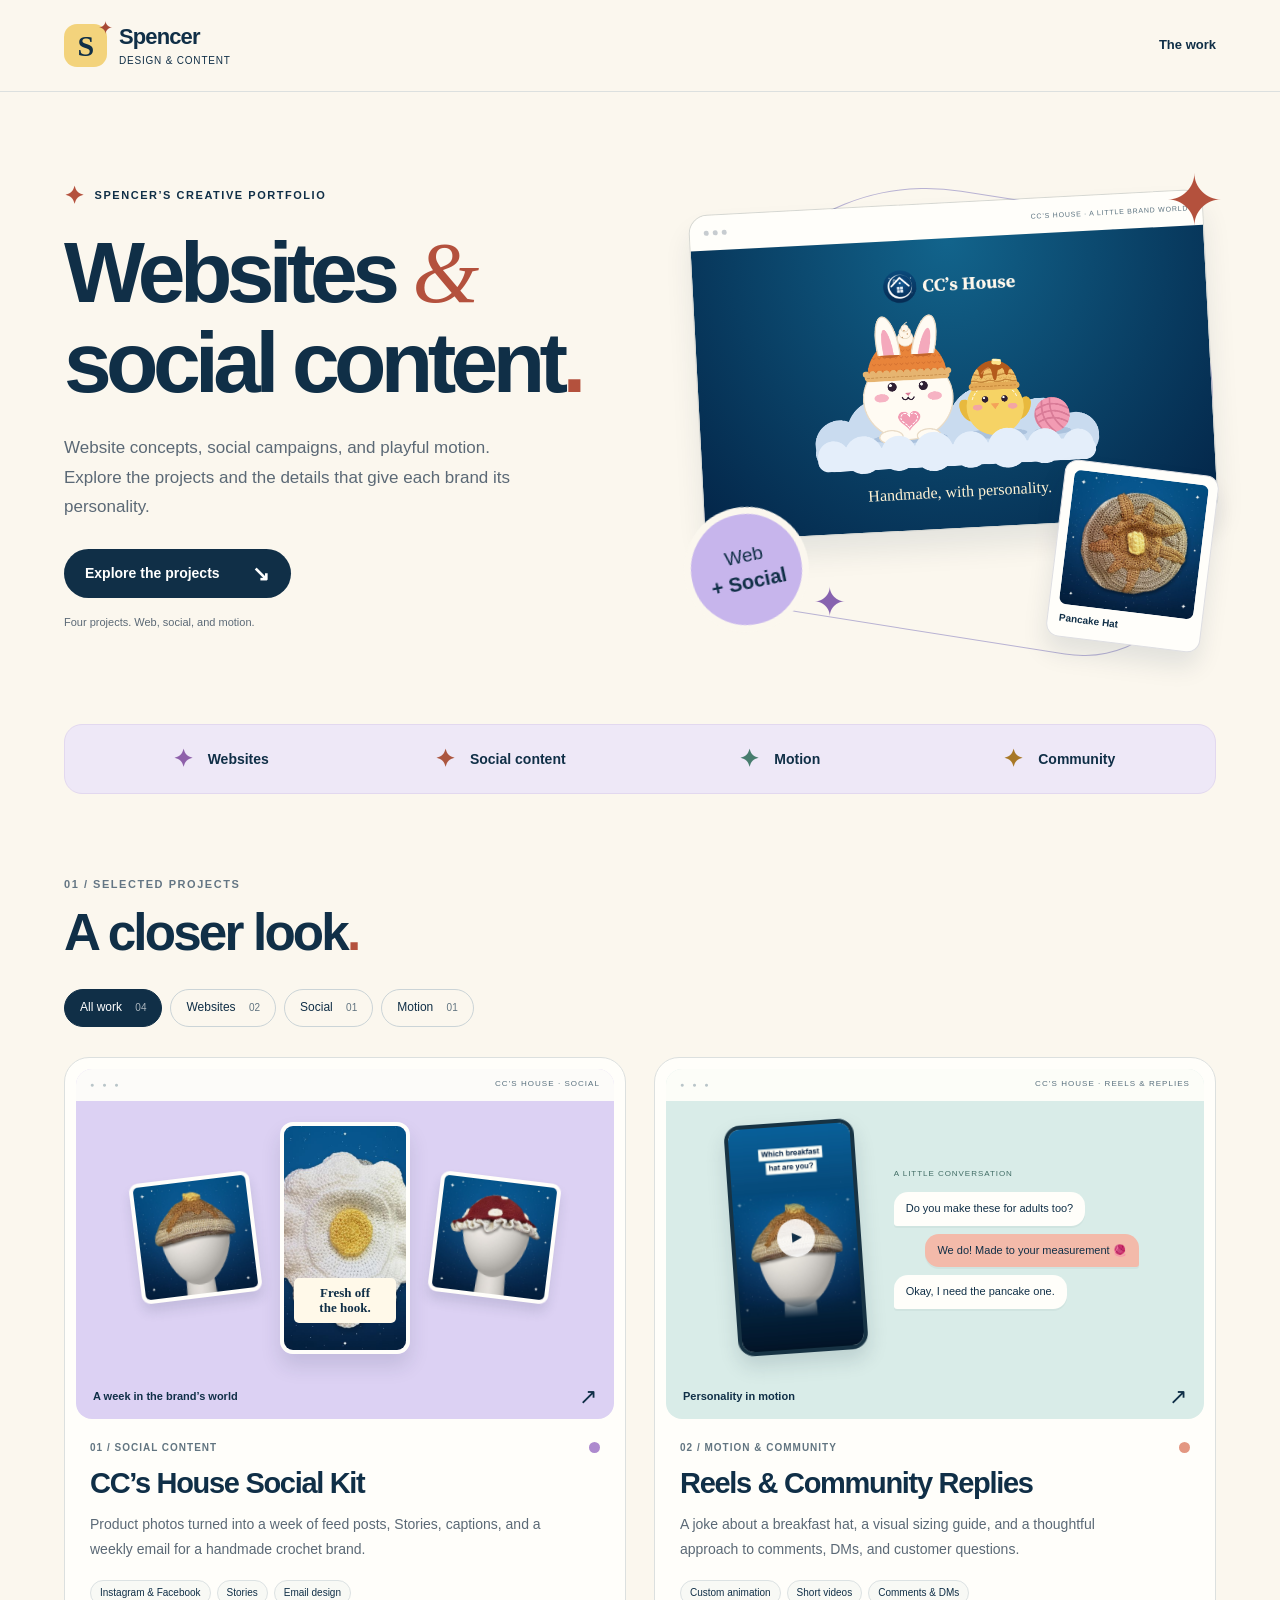
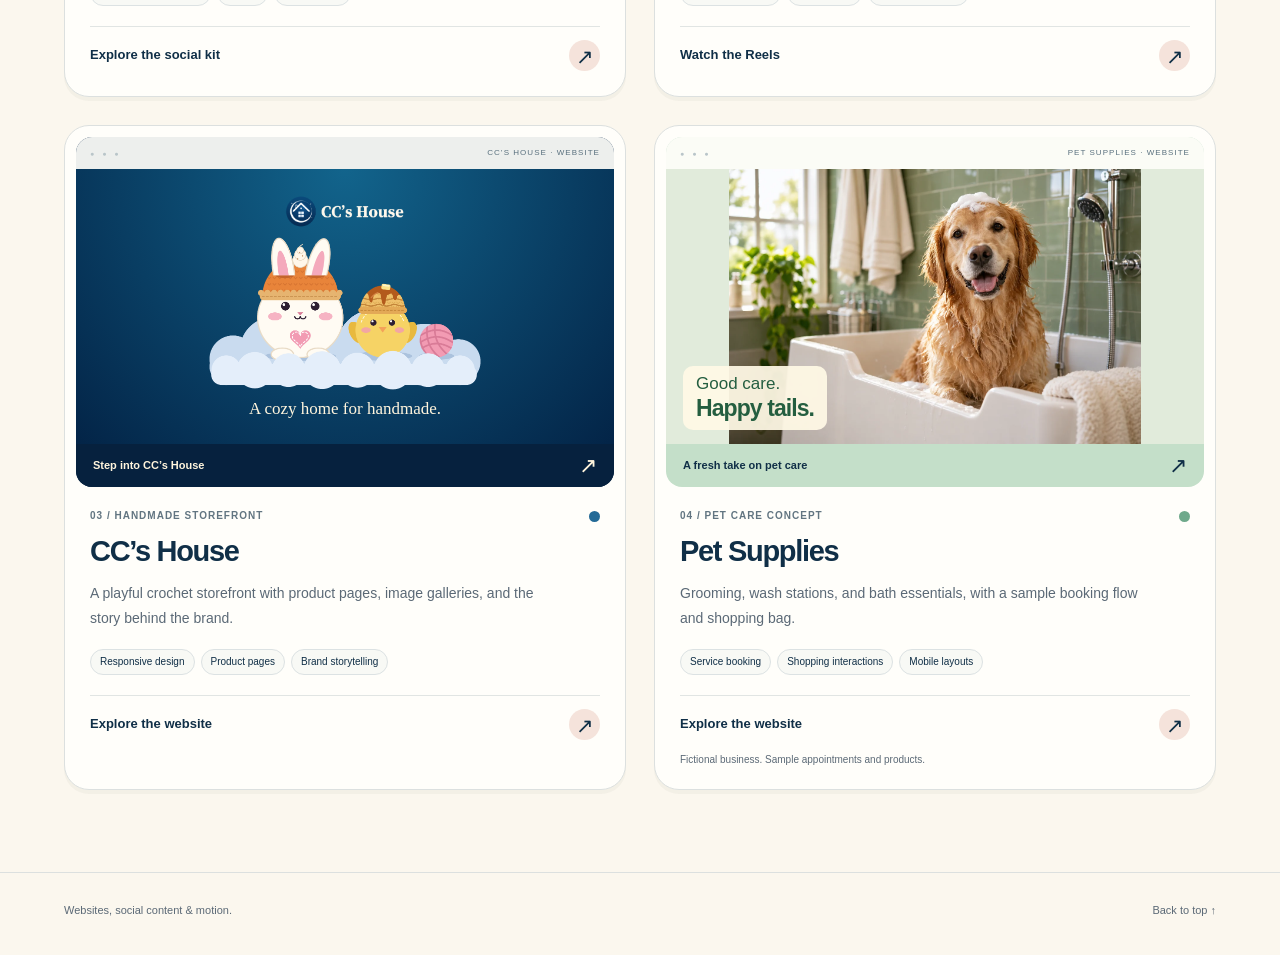
==== commit 6561d70d: "Fix pancake preview and simplify portfolio copy and navigation" ====
--- a/index.html
+++ b/index.html
@@ -5,14 +5,14 @@
   <title>Spencer · Websites & Social Content</title>
   <meta name="description" content="Explore Spencer’s website concepts, social content, and animated Reels for CC’s House and Pet Supplies.">
   <meta name="theme-color" content="#fbf7ee">
-  <link rel="stylesheet" href="styles.css?v=color-3">
+  <link rel="stylesheet" href="styles.css?v=hero-4">
   <script src="portfolio.js?v=color-3" defer></script>
 </head>
 <body id="top">
 <a class="skip" href="#projects">Skip to projects</a>
 <header class="site-header">
   <a class="brand" href="./" aria-label="Spencer, portfolio home"><span class="brand-mark" aria-hidden="true">S<span>✦</span></span><span>Spencer<small>Design & content</small></span></a>
-  <nav aria-label="Main navigation"><a href="#projects">The work</a><a href="#about">About the portfolio</a><a class="github-link" href="https://github.com/Spencer695" target="_blank" rel="noopener noreferrer">GitHub <span aria-hidden="true">↗</span></a></nav>
+  <nav aria-label="Main navigation"><a href="#projects">The work</a></nav>
 </header>
 <main>
   <section class="hero" aria-labelledby="hero-title">
@@ -26,7 +26,7 @@
     <div class="hero-art" aria-hidden="true">
       <div class="art-outline"></div>
       <div class="hero-window"><div class="window-bar"><i></i><i></i><i></i><span>CC’S HOUSE · A LITTLE BRAND WORLD</span></div><div class="hero-world"><img class="hero-logo" src="assets/ccs-logo.png" alt="" width="1465" height="400"><img class="hero-friends" src="assets/ccs-friends.png" alt="" width="1086" height="613"><span>Handmade, with personality.</span></div></div>
-      <div class="hero-post"><img src="projects/ccs-house/assets/img/hats/pancake-3-sm.jpg" alt="" width="600" height="600"><span>Fresh off the hook <b>↗</b></span></div>
+      <div class="hero-post"><img src="projects/ccs-house/assets/img/hats/pancake-3-sm.jpg" alt="" width="600" height="600"><span>Pancake Hat</span></div>
       <span class="hero-sticker">Web<br><b>+ Social</b></span>
       <span class="art-star star-one">✦</span><span class="art-star star-two">✦</span>
     </div>
@@ -35,7 +35,7 @@
   <ul class="disciplines" aria-label="Portfolio disciplines"><li><span aria-hidden="true">✦</span> Websites</li><li><span aria-hidden="true">✦</span> Social content</li><li><span aria-hidden="true">✦</span> Motion</li><li><span aria-hidden="true">✦</span> Community</li></ul>
 
   <section id="projects" class="work" aria-labelledby="work-title">
-    <div class="section-heading reveal"><div><p class="eyebrow">01 / Selected projects</p><h2 id="work-title">A closer look<span>.</span></h2></div><p>Different brands.<br>Different ways to bring them to life.</p></div>
+    <div class="section-heading reveal"><div><p class="eyebrow">01 / Selected projects</p><h2 id="work-title">A closer look<span>.</span></h2></div></div>
     <div class="filters" role="group" aria-label="Filter projects" hidden>
       <button type="button" class="filter is-active" data-filter="all" aria-pressed="true" aria-controls="project-grid">All work <span>04</span></button>
       <button type="button" class="filter" data-filter="web" aria-pressed="false" aria-controls="project-grid">Websites <span>02</span></button>
@@ -50,20 +50,19 @@
       </article>
       <article class="project reveal" data-category="motion">
         <a class="preview community-preview" href="projects/ccs-community/index.html#reels" aria-label="Explore Reels and Community Replies"><span class="preview-top"><span aria-hidden="true">● ● ●</span><span>CC’S HOUSE · REELS & REPLIES</span></span><div class="community-scene"><div class="cp-phone"><img src="projects/ccs-community/media/reel-breakfast-poster-custom.jpg" alt="" width="1080" height="1920" loading="lazy"><span class="cp-play" aria-hidden="true">▶</span></div><div class="cp-chat"><span class="chat-label">A little conversation</span><p class="cp-in">Do you make these for adults too?</p><p class="cp-out">We do! Made to your measurement 🧶</p><p class="cp-in">Okay, I need the pancake one.</p></div></div><span class="preview-cta">Personality in motion <b aria-hidden="true">↗</b></span></a>
-        <div class="project-info"><p class="project-label"><span>02 / MOTION & COMMUNITY</span><span class="color-dot coral" aria-hidden="true"></span></p><h3>Reels & Community Replies</h3><p>A breakfast-hat joke, a visual sizing guide, and a thoughtful approach to comments, DMs, and customer questions.</p><ul class="tags" aria-label="Project skills"><li>Custom animation</li><li>Short-form video</li><li>Comments & DMs</li></ul><a class="view-link" href="projects/ccs-community/index.html#reels">Watch the Reels <span aria-hidden="true">↗</span></a></div>
+        <div class="project-info"><p class="project-label"><span>02 / MOTION & COMMUNITY</span><span class="color-dot coral" aria-hidden="true"></span></p><h3>Reels & Community Replies</h3><p>A joke about a breakfast hat, a visual sizing guide, and a thoughtful approach to comments, DMs, and customer questions.</p><ul class="tags" aria-label="Project skills"><li>Custom animation</li><li>Short videos</li><li>Comments & DMs</li></ul><a class="view-link" href="projects/ccs-community/index.html#reels">Watch the Reels <span aria-hidden="true">↗</span></a></div>
       </article>
       <article class="project reveal" data-category="web">
         <a class="preview cc-preview" href="projects/ccs-house/index.html" aria-label="Explore the CC’s House website"><span class="preview-top"><span aria-hidden="true">● ● ●</span><span>CC’S HOUSE · WEBSITE</span></span><div class="cc-scene"><img class="cc-logo" src="assets/ccs-logo.png" alt="" width="1465" height="400" loading="lazy"><img class="cc-friends" src="assets/ccs-friends.png" alt="Bunny and chick artwork from CC’s House" width="1086" height="613" loading="lazy"><span>A cozy home for handmade.</span></div><span class="preview-cta">Step into CC’s House <b aria-hidden="true">↗</b></span></a>
         <div class="project-info"><p class="project-label"><span>03 / HANDMADE STOREFRONT</span><span class="color-dot blue" aria-hidden="true"></span></p><h3>CC’s House</h3><p>A playful crochet storefront with product pages, image galleries, and the story behind the brand.</p><ul class="tags" aria-label="Project skills"><li>Responsive design</li><li>Product pages</li><li>Brand storytelling</li></ul><a class="view-link" href="projects/ccs-house/index.html">Explore the website <span aria-hidden="true">↗</span></a></div>
       </article>
       <article class="project reveal" data-category="web">
-        <a class="preview pet-preview" href="projects/pet-supplies/index.html" aria-label="Explore the Pet Supplies website"><span class="preview-top"><span aria-hidden="true">● ● ●</span><span>PET SUPPLIES · WEBSITE</span></span><div class="pet-scene"><img src="assets/pet-wash.webp" alt="Golden retriever in a dog-wash tub" width="1400" height="933" loading="lazy"><span>Good care.<br><b>Happy tails.</b></span></div><span class="preview-cta">A fresh take on pet care <b aria-hidden="true">↗</b></span></a>
-        <div class="project-info"><p class="project-label"><span>04 / PET-CARE CONCEPT</span><span class="color-dot mint" aria-hidden="true"></span></p><h3>Pet Supplies</h3><p>Grooming, self-service dog washes, and bath-time essentials, with a sample booking flow and shopping bag.</p><ul class="tags" aria-label="Project skills"><li>Service booking</li><li>Shopping interactions</li><li>Mobile layouts</li></ul><a class="view-link" href="projects/pet-supplies/index.html">Explore the website <span aria-hidden="true">↗</span></a><p class="demo-note">Fictional business. Sample appointments and products.</p></div>
+        <a class="preview pet-preview" href="projects/pet-supplies/index.html" aria-label="Explore the Pet Supplies website"><span class="preview-top"><span aria-hidden="true">● ● ●</span><span>PET SUPPLIES · WEBSITE</span></span><div class="pet-scene"><img src="assets/pet-wash.webp" alt="Golden retriever in a dog wash tub" width="1400" height="933" loading="lazy"><span>Good care.<br><b>Happy tails.</b></span></div><span class="preview-cta">A fresh take on pet care <b aria-hidden="true">↗</b></span></a>
+        <div class="project-info"><p class="project-label"><span>04 / PET CARE CONCEPT</span><span class="color-dot mint" aria-hidden="true"></span></p><h3>Pet Supplies</h3><p>Grooming, wash stations, and bath essentials, with a sample booking flow and shopping bag.</p><ul class="tags" aria-label="Project skills"><li>Service booking</li><li>Shopping interactions</li><li>Mobile layouts</li></ul><a class="view-link" href="projects/pet-supplies/index.html">Explore the website <span aria-hidden="true">↗</span></a><p class="demo-note">Fictional business. Sample appointments and products.</p></div>
       </article>
     </div>
   </section>
-  <section id="about" class="about-panel reveal" aria-labelledby="about-title"><span class="about-star" aria-hidden="true">✦</span><div><p class="eyebrow">02 / About this portfolio</p><h2 id="about-title">The details are part of the design.</h2><p>Each project opens into something you can explore: website interactions, social content, custom motion, or sample customer conversations. The demos and concept work are labeled throughout.</p></div><a class="button secondary" href="https://github.com/Spencer695/website-demos" target="_blank" rel="noopener noreferrer">View the code <span aria-hidden="true">↗</span></a></section>
 </main>
-<footer class="site-footer"><a class="footer-brand" href="./">Spencer<span class="title-dot">.</span></a><p>Websites, social content & motion.</p><a href="#top" data-back-top>Back to top ↑</a></footer>
+<footer class="site-footer"><p>Websites, social content & motion.</p><a href="#top" data-back-top>Back to top ↑</a></footer>
 </body>
 </html>
--- a/styles.css
+++ b/styles.css
@@ -1,16 +1,16 @@
 :root{--paper:#fbf7ee;--ink:#102f47;--muted:#5b6976;--line:#dce0df;--coral:#e77f68;--lavender:#c7b5ec;--mint:#badcc9;--yellow:#f3d37c;--white:#fffefa;--ease:cubic-bezier(.2,.75,.25,1)}
 *{box-sizing:border-box}html{scroll-behavior:smooth;scroll-padding-top:110px}body{margin:0;background:var(--paper);color:var(--ink);font-family:"Segoe UI",Arial,sans-serif;line-height:1.6}a{color:inherit;text-decoration:none}button{font:inherit}img{display:block;max-width:100%}a:focus-visible,button:focus-visible{outline:3px solid #ac493a;outline-offset:5px}button{touch-action:manipulation}::selection{background:#f7c2b2;color:var(--ink)}
-.site-header,main,.site-footer{max-width:1320px;margin:auto}.site-header{padding:24px 5%;display:flex;align-items:center;justify-content:space-between;gap:24px;border-bottom:1px solid var(--line)}.brand{display:flex;gap:12px;align-items:center;font-size:22px;font-weight:750;letter-spacing:-.04em;line-height:1.2}.brand small{display:block;font-size:10px;letter-spacing:.08em;text-transform:uppercase;font-weight:500;margin-top:5px}.brand-mark{position:relative;width:43px;height:43px;border-radius:13px;background:var(--yellow);display:grid;place-items:center;font-family:Georgia,serif;font-size:30px}.brand-mark>span{position:absolute;right:-5px;top:-7px;font:18px Georgia;color:#a74935;transition:transform .4s var(--ease)}.brand:hover .brand-mark>span{transform:rotate(90deg)}nav{display:flex;align-items:center;gap:28px;font-size:13px;font-weight:600}nav>a:not(.github-link):hover{text-decoration:underline;text-underline-offset:7px}.github-link{border:1px solid #bac5ca;border-radius:999px;padding:8px 16px;transition:background .2s}.github-link:hover{background:#e6e4f4}.github-link span{margin-left:12px}
+.site-header,main,.site-footer{max-width:1320px;margin:auto}.site-header{padding:24px 5%;display:flex;align-items:center;justify-content:space-between;gap:24px;border-bottom:1px solid var(--line)}.brand{display:flex;gap:12px;align-items:center;font-size:22px;font-weight:750;letter-spacing:-.04em;line-height:1.2}.brand small{display:block;font-size:10px;letter-spacing:.08em;text-transform:uppercase;font-weight:500;margin-top:5px}.brand-mark{position:relative;width:43px;height:43px;border-radius:13px;background:var(--yellow);display:grid;place-items:center;font-family:Georgia,serif;font-size:30px}.brand-mark>span{position:absolute;right:-5px;top:-7px;font:18px Georgia;color:#a74935;transition:transform .4s var(--ease)}.brand:hover .brand-mark>span{transform:rotate(90deg)}nav{display:flex;align-items:center;gap:28px;font-size:13px;font-weight:600}nav>a:hover{text-decoration:underline;text-underline-offset:7px}
 main{padding:0 5%}.hero{display:grid;grid-template-columns:1.15fr 1fr;align-items:center;gap:34px;min-height:620px;padding:70px 0 72px}.eyebrow{font-size:11px;letter-spacing:.14em;text-transform:uppercase;font-weight:700;margin:0 0 20px}.hero .eyebrow{display:flex;align-items:center;gap:9px}.little-star{font-size:24px;line-height:1;color:#b4513d}.hero h1{font-size:clamp(54px,6.7vw,92px);line-height:1.04;letter-spacing:-.065em;font-weight:650;margin:0 0 26px}.hero h1 em{font-family:Georgia,serif;font-weight:400;color:#b4513d}.title-dot{color:#b4513d}.hero-lede{color:var(--muted);font-size:17px;max-width:480px;margin:0 0 27px;line-height:1.75}.button{display:inline-flex;align-items:center;justify-content:space-between;gap:32px;padding:13px 21px;border-radius:999px;font-size:14px;font-weight:650;transition:transform .25s var(--ease),background .25s}.button:hover{transform:translateY(-3px)}.button span{font-size:21px;line-height:1}.primary{background:var(--ink);color:#fff}.primary:hover{background:#254f69}.secondary{background:#fffefa;border:1px solid #a8bfbd;white-space:nowrap}.hero-note{font-size:11px;color:var(--muted);margin:16px 0 0}
-.hero-art{position:relative;min-width:0;height:465px}.art-outline{position:absolute;inset:32px 8px 16px 26px;border:1px solid #b8b2d3;border-radius:42% 42% 22% 22%;transform:rotate(9deg)}.hero-window{position:absolute;left:0;right:5px;top:40px;border-radius:19px;overflow:hidden;border:1px solid #203e4e2b;box-shadow:0 18px 28px #0d2e4717;transform:rotate(-3deg)}.window-bar,.preview-top{display:flex;align-items:center;gap:4px;background:#fffefa;color:#59707e}.window-bar{height:35px;padding:0 14px}.window-bar i{height:5px;width:5px;background:#c7ccd0;border-radius:50%}.window-bar>span{font-size:7px;letter-spacing:.11em;margin-left:auto}.hero-world{height:290px;background:radial-gradient(ellipse at top,#12648c,#032447);display:flex;flex-direction:column;align-items:center;justify-content:center;padding:23px}.hero-logo{height:37px;width:auto;object-fit:contain}.hero-friends{width:auto;max-height:162px;object-fit:contain;margin-top:8px}.hero-world>span{font:16px Georgia,serif;color:#fff3d4;margin-top:10px}.hero-post{position:absolute;width:155px;bottom:7px;right:6px;padding:9px;background:#fffefa;border:1px solid #dedee2;border-radius:13px;box-shadow:0 15px 24px #0c29451a;transform:rotate(7deg)}.hero-post img{border-radius:7px;aspect-ratio:1;object-fit:cover}.hero-post span{font-size:9px;display:flex;justify-content:space-between;padding:8px 2px 1px}.hero-sticker{position:absolute;left:-12px;bottom:20px;width:125px;height:125px;border-radius:50%;background:var(--lavender);display:flex;flex-direction:column;align-items:center;justify-content:center;line-height:1.3;font-size:19px;transform:rotate(-12deg);border:7px solid var(--paper)}.hero-sticker b{font-size:20px}.art-star{position:absolute;font-family:Georgia,serif;color:#b4513d;line-height:1}.star-one{font-size:70px;top:5px;right:-8px}.star-two{font-size:40px;left:117px;bottom:29px;color:#8763af}
+.hero-art{position:relative;min-width:0;height:490px}.art-outline{position:absolute;inset:32px 8px 16px 26px;border:1px solid #b8b2d3;border-radius:42% 42% 22% 22%;transform:rotate(9deg)}.hero-window{position:absolute;left:0;right:5px;top:40px;border-radius:19px;overflow:hidden;border:1px solid #203e4e2b;box-shadow:0 18px 28px #0d2e4717;transform:rotate(-3deg)}.window-bar,.preview-top{display:flex;align-items:center;gap:4px;background:#fffefa;color:#59707e}.window-bar{height:35px;padding:0 14px}.window-bar i{height:5px;width:5px;background:#c7ccd0;border-radius:50%}.window-bar>span{font-size:7px;letter-spacing:.11em;margin-left:auto}.hero-world{height:290px;background:radial-gradient(ellipse at top,#12648c,#032447);display:flex;flex-direction:column;align-items:center;justify-content:center;padding:23px}.hero-logo{height:37px;width:auto;object-fit:contain}.hero-friends{width:auto;max-height:162px;object-fit:contain;margin-top:8px}.hero-world>span{font:16px Georgia,serif;color:#fff3d4;margin-top:10px}.hero-post{position:absolute;width:155px;bottom:7px;right:6px;padding:9px;background:#fffefa;border:1px solid #dedee2;border-radius:13px;box-shadow:0 15px 24px #0c29451a;transform:rotate(7deg)}.hero-post img{width:100%;height:auto;aspect-ratio:1;border-radius:7px;object-fit:cover}.hero-post span{display:block;font-size:10px;font-weight:600;padding:6px 2px 1px}.hero-sticker{position:absolute;left:-12px;bottom:20px;width:125px;height:125px;border-radius:50%;background:var(--lavender);display:flex;flex-direction:column;align-items:center;justify-content:center;line-height:1.3;font-size:19px;transform:rotate(-12deg);border:7px solid var(--paper)}.hero-sticker b{font-size:20px}.art-star{position:absolute;font-family:Georgia,serif;color:#b4513d;line-height:1}.star-one{font-size:70px;top:5px;right:-8px}.star-two{font-size:40px;left:117px;bottom:29px;color:#8763af}
 .disciplines{list-style:none;margin:0;padding:22px 28px;display:grid;grid-template-columns:repeat(4,1fr);gap:24px;border-radius:18px;background:#eee8f7;border:1px solid #e2d8ef;font-size:14px;font-weight:600}.disciplines li{display:flex;align-items:center;justify-content:center;gap:15px}.disciplines li span{font-size:24px;line-height:1;color:#8e60aa}.disciplines li:nth-child(2) span{color:#ac563f}.disciplines li:nth-child(3) span{color:#477c6e}.disciplines li:nth-child(4) span{color:#a87827}
-.work{padding:82px 0}.section-heading{display:flex;justify-content:space-between;gap:30px;align-items:end;margin-bottom:28px}.section-heading .eyebrow{margin-bottom:10px;color:#647684}.section-heading h2{font-size:clamp(36px,4vw,52px);letter-spacing:-.055em;line-height:1.12;margin:0;font-weight:650}.section-heading h2 span{color:#b4513d}.section-heading>p{font-size:14px;color:var(--muted);margin:0 0 4px}.filters{display:flex;flex-wrap:wrap;gap:8px;margin:0 0 30px}.filters[hidden]{display:none}.filter{border:1px solid #cbd4d7;background:transparent;border-radius:999px;padding:8px 15px;color:var(--ink);font-size:12px;cursor:pointer;transition:background .2s,color .2s}.filter span{margin-left:10px;font-size:10px;opacity:.65}.filter:hover{background:#f4ddd5}.filter.is-active{background:var(--ink);border-color:var(--ink);color:#fff}
+.work{padding:82px 0}.section-heading{display:flex;justify-content:space-between;gap:30px;align-items:end;margin-bottom:28px}.section-heading .eyebrow{margin-bottom:10px;color:#647684}.section-heading h2{font-size:clamp(36px,4vw,52px);letter-spacing:-.055em;line-height:1.12;margin:0;font-weight:650}.section-heading h2 span{color:#b4513d}.filters{display:flex;flex-wrap:wrap;gap:8px;margin:0 0 30px}.filters[hidden]{display:none}.filter{border:1px solid #cbd4d7;background:transparent;border-radius:999px;padding:8px 15px;color:var(--ink);font-size:12px;cursor:pointer;transition:background .2s,color .2s}.filter span{margin-left:10px;font-size:10px;opacity:.65}.filter:hover{background:#f4ddd5}.filter.is-active{background:var(--ink);border-color:var(--ink);color:#fff}
 .projects{display:grid;grid-template-columns:repeat(2,minmax(0,1fr));gap:28px}.project{min-width:0;background:var(--white);border:1px solid #dce0df;border-radius:25px;padding:11px;box-shadow:0 4px 0 #e7e4da66;transition:transform .3s var(--ease),box-shadow .3s var(--ease)}.project[hidden]{display:none}.project:hover{transform:translateY(-4px);box-shadow:0 14px 28px #183d5010}.preview{display:flex;flex-direction:column;overflow:hidden;border-radius:16px;height:350px}.preview-top{flex:0 0 32px;justify-content:space-between;padding:0 14px;font-size:8px;letter-spacing:.13em;background:#fffefaed}.preview-top>span:first-child{font-size:7px;letter-spacing:3px;color:#b9c5c9}.preview-cta{display:flex;align-items:center;justify-content:space-between;flex:0 0 43px;padding:0 17px;font-size:11px;font-weight:600}.preview-cta b{font-size:22px;font-weight:400;transition:transform .3s var(--ease)}.preview:hover .preview-cta b{transform:translate(2px,-2px)}.social-preview{background:#dcd1f3}.social-scene{flex:1;min-height:0;display:flex;align-items:center;justify-content:center;gap:5%;padding:18px 5%;background:#dcd1f3}.sp-post{height:54%;width:auto;aspect-ratio:1;object-fit:cover;border:4px solid #fffefa;border-radius:9px;box-shadow:0 8px 12px #142a4420;transition:transform .4s var(--ease)}.sp-post:first-child{transform:rotate(-7deg)}.sp-post:last-child{transform:rotate(7deg)}.preview:hover .sp-post{transform:rotate(0)}.sp-story{height:91%;aspect-ratio:9/16;position:relative;border-radius:13px;overflow:hidden;border:4px solid #fffefa;box-shadow:0 12px 20px #142a4420}.sp-story img{width:100%;height:100%;object-fit:cover}.sp-story span{position:absolute;bottom:12%;left:8%;right:8%;color:var(--ink);text-align:center;background:#fff9e9;padding:7px 4px;border-radius:5px;font:700 13px/1.2 Georgia,serif}
 .community-preview{background:#d9ece8}.community-scene{display:flex;align-items:center;justify-content:center;flex:1;min-height:0;padding:15px 7%;gap:7%;background:#d9ece8}.cp-phone{height:94%;aspect-ratio:9/16;position:relative;border:4px solid #173344;border-radius:16px;overflow:hidden;box-shadow:0 10px 20px #122c4426;transform:rotate(-4deg);transition:transform .4s var(--ease)}.preview:hover .cp-phone{transform:rotate(0)}.cp-phone img{width:100%;height:100%;object-fit:cover}.cp-play{position:absolute;left:50%;top:50%;transform:translate(-50%,-50%);border-radius:50%;background:#ffffffdf;width:38px;height:38px;display:grid;place-items:center;font-size:13px;padding-left:2px}.cp-chat{width:53%;max-width:245px;display:flex;flex-direction:column;gap:8px}.chat-label{font-size:8px;text-transform:uppercase;letter-spacing:.12em;color:#426d66;margin-bottom:4px}.cp-chat p{font-size:11px;line-height:1.4;padding:9px 12px;margin:0;border-radius:14px;box-shadow:0 2px 0 #2449420c}.cp-in{align-self:flex-start;background:#fffefa;border-bottom-left-radius:3px!important}.cp-out{align-self:flex-end;background:#f3baaa;border-bottom-right-radius:3px!important}
 .cc-preview{background:#032447;color:#fff5dd}.cc-scene{flex:1;min-height:0;display:flex;flex-direction:column;align-items:center;justify-content:center;padding:18px;background:radial-gradient(ellipse at top,#12648c,#032447)}.cc-logo{height:33px;width:auto;object-fit:contain}.cc-friends{max-height:155px;width:auto;object-fit:contain;margin:8px 0}.cc-scene>span{font:17px Georgia,serif;text-align:center}.cc-preview .preview-cta{background:#06213e}.pet-preview{background:#c4dfc9}.pet-scene{position:relative;flex:1;min-height:0;background:#e1ebdb;overflow:hidden}.pet-scene img{height:100%;width:100%;object-fit:contain;transition:transform .45s var(--ease)}.preview:hover .pet-scene img{transform:scale(1.025)}.pet-scene>span{position:absolute;left:17px;bottom:14px;padding:8px 13px;background:#fff9e6ee;border-radius:10px;font-size:17px;line-height:1.2;color:#245e40}.pet-scene>span b{font-size:23px;letter-spacing:-.04em}
 .project-info{padding:21px 14px 6px}.project-label{display:flex;justify-content:space-between;align-items:center;margin:0 0 10px;font-size:9px;font-weight:700;letter-spacing:.1em;color:#627581}.color-dot{width:11px;height:11px;border-radius:50%}.lavender{background:#ad8ace}.coral{background:#e39781}.blue{background:#246a96}.mint{background:#6fa98b}.project-info h3{font-size:29px;letter-spacing:-.045em;line-height:1.2;margin:0 0 12px;font-weight:650}.project-info>p:not(.project-label):not(.demo-note){font-size:14px;color:var(--muted);margin:0 0 19px;max-width:460px;line-height:1.75}.tags{list-style:none;padding:0;margin:0 0 20px;display:flex;flex-wrap:wrap;gap:6px}.tags li{border:1px solid #dce2e3;padding:4px 9px;border-radius:999px;font-size:10px;background:#f8f9f5}.view-link{display:flex;justify-content:space-between;align-items:center;border-top:1px solid #e1e5e3;padding:13px 0 8px;font-size:13px;font-weight:650}.view-link>span{display:grid;place-items:center;background:#f5e3db;border-radius:50%;height:31px;width:31px;font-size:21px;font-weight:400;transition:background .25s,transform .25s}.view-link:hover>span{background:#efb6a3;transform:rotate(45deg)}.demo-note{font-size:10px;color:var(--muted);margin:4px 0}
-.about-panel{margin:0 0 75px;padding:34px 32px;border-radius:24px;background:#dfeee7;display:flex;align-items:center;gap:25px;border:1px solid #c6ddd2}.about-star{font:67px/1 Georgia;color:#4b7e70;flex:0 0 auto}.about-panel>div{flex:1}.about-panel .eyebrow{font-size:9px;margin-bottom:8px;color:#4c7167}.about-panel h2{font-size:26px;line-height:1.2;letter-spacing:-.035em;margin:0 0 10px}.about-panel p:not(.eyebrow){font-size:13px;color:#4f6b64;max-width:580px;margin:0}.site-footer{padding:29px 5% 35px;border-top:1px solid var(--line);display:flex;align-items:center;justify-content:space-between;gap:20px}.footer-brand{font-size:27px;font-weight:700;letter-spacing:-.06em}.site-footer p,.site-footer>a:last-child{font-size:11px;color:var(--muted);margin:0}.site-footer>a:last-child:hover{text-decoration:underline;text-underline-offset:4px}
+.site-footer{padding:29px 5% 35px;border-top:1px solid var(--line);display:flex;align-items:center;justify-content:space-between;gap:20px}.site-footer p,.site-footer>a:last-child{font-size:11px;color:var(--muted);margin:0}.site-footer>a:last-child:hover{text-decoration:underline;text-underline-offset:4px}
 .skip:not(:focus),.sr-only{position:absolute;width:1px;height:1px;padding:0;margin:-1px;overflow:hidden;clip:rect(0,0,0,0);white-space:nowrap;border:0}.skip:focus{position:fixed;top:10px;left:10px;z-index:20;background:#fff;padding:12px}.motion-ready .reveal{opacity:0;transform:translateY(18px);transition:opacity .55s var(--ease),transform .55s var(--ease)}.motion-ready .reveal.is-visible{opacity:1;transform:none}.hero-art{animation:art-arrive .8s var(--ease) both}.hero-copy{animation:copy-arrive .65s var(--ease) both}@keyframes art-arrive{from{opacity:0;transform:translateY(14px)}to{opacity:1;transform:none}}@keyframes copy-arrive{from{opacity:0;transform:translateY(10px)}to{opacity:1;transform:none}}
-@media(min-width:1500px){.hero h1{font-size:92px}}@media(max-width:1040px){nav{gap:18px}.hero{gap:20px}.hero h1{font-size:65px}.hero-art{height:410px}.hero-world{height:260px}.hero-sticker{left:-2px;width:108px;height:108px;font-size:16px}.hero-sticker b{font-size:17px}.hero-post{width:133px}.about-panel{flex-wrap:wrap}.about-panel .button{margin-left:90px}.preview{height:320px}.project-info h3{font-size:25px}.sp-post{height:45%}}@media(max-width:780px){html{scroll-padding-top:28px}.site-header{padding:21px 6%}nav>a:nth-child(2){display:none}nav{gap:15px;font-size:12px}.github-link{padding:7px 12px}main{padding:0 6%}.hero{grid-template-columns:1fr;padding:50px 0 32px;gap:20px;min-height:0}.hero h1{font-size:clamp(47px,8vw,72px)}.hero-lede{font-size:16px;max-width:540px}.hero-art{height:390px;max-width:480px;width:95%;margin:0 auto}.hero-world{height:255px}.hero-window{top:30px}.hero-post{width:137px;bottom:0}.hero-sticker{bottom:8px}.disciplines{grid-template-columns:repeat(2,1fr);gap:15px;padding:21px 13px;font-size:12px}.disciplines li{gap:10px}.disciplines li span{font-size:19px}.work{padding:56px 0}.section-heading{align-items:start}.section-heading>p{display:none}.projects{grid-template-columns:1fr;gap:24px}.preview{height:360px}.project-info h3{font-size:28px}.sp-post{height:55%}.about-panel{padding:27px 23px;gap:16px;margin-bottom:50px}.about-star{font-size:42px;align-self:flex-start}.about-panel h2{font-size:23px}.about-panel>div{flex-basis:75%}.about-panel .button{margin-left:58px}.site-footer{padding:24px 6%;flex-wrap:wrap}.site-footer p{display:none}}@media(max-width:390px){.brand{font-size:20px}.brand-mark{width:36px;height:36px;font-size:25px}.brand small{font-size:8px}nav{gap:10px}.github-link{padding:6px 10px}.github-link span{margin-left:6px}.hero h1{font-size:46px}.hero .eyebrow{font-size:9px}.hero-art{height:350px}.hero-world{height:230px}.hero-friends{max-height:132px}.hero-logo{height:30px}.hero-post{width:118px}.hero-sticker{width:99px;height:99px}.hero-sticker b{font-size:16px}.star-one{font-size:49px}.preview{height:310px}.sp-post{height:42%}.cp-chat p{font-size:10px}.project-info{padding:18px 9px 5px}.project-info h3{font-size:26px}.filters{gap:6px}.filter{padding:7px 10px;font-size:11px}}
+@media(min-width:1500px){.hero h1{font-size:92px}}@media(max-width:1040px){nav{gap:18px}.hero{gap:20px}.hero h1{font-size:65px}.hero-art{height:450px}.hero-world{height:260px}.hero-sticker{left:-2px;width:108px;height:108px;font-size:16px}.hero-sticker b{font-size:17px}.hero-post{width:133px}.preview{height:320px}.project-info h3{font-size:25px}.sp-post{height:45%}}@media(max-width:780px){html{scroll-padding-top:28px}.site-header{padding:21px 6%}nav{gap:15px;font-size:12px}main{padding:0 6%}.hero{grid-template-columns:1fr;padding:50px 0 32px;gap:20px;min-height:0}.hero h1{font-size:clamp(47px,8vw,72px)}.hero-lede{font-size:16px;max-width:540px}.hero-art{height:445px;max-width:480px;width:95%;margin:0 auto}.hero-world{height:255px}.hero-window{top:30px}.hero-post{width:137px;bottom:0}.hero-sticker{bottom:8px}.disciplines{grid-template-columns:repeat(2,1fr);gap:15px;padding:21px 13px;font-size:12px}.disciplines li{gap:10px}.disciplines li span{font-size:19px}.work{padding:56px 0}.section-heading{align-items:start}.projects{grid-template-columns:1fr;gap:24px}.preview{height:360px}.project-info h3{font-size:28px}.sp-post{height:55%}.site-footer{padding:24px 6%;flex-wrap:wrap}}@media(max-width:390px){.brand{font-size:20px}.brand-mark{width:36px;height:36px;font-size:25px}.brand small{font-size:8px}nav{gap:10px}.hero h1{font-size:46px}.hero .eyebrow{font-size:9px}.hero-art{height:409px}.hero-world{height:230px}.hero-friends{max-height:132px}.hero-logo{height:30px}.hero-post{width:118px}.hero-sticker{width:99px;height:99px}.hero-sticker b{font-size:16px}.star-one{font-size:49px}.preview{height:310px}.sp-post{height:42%}.cp-chat p{font-size:10px}.project-info{padding:18px 9px 5px}.project-info h3{font-size:26px}.filters{gap:6px}.filter{padding:7px 10px;font-size:11px}}
 .sp-post{width:25%;height:auto;flex:0 0 25%}.sp-story{width:28%;height:auto;max-width:130px;aspect-ratio:9/16;flex:0 1 28%}.cp-phone{width:31%;height:auto;max-width:130px;aspect-ratio:9/16;flex:0 1 31%}.cp-chat{flex:1;min-width:0}.project-label{font-size:10px}.motion-ready .project.is-visible:hover{transform:translateY(-4px)}
 @media(prefers-reduced-motion:reduce){html{scroll-behavior:auto}*,*::before,*::after{animation:none!important;transition:none!important}.motion-ready .reveal{opacity:1;transform:none}.project:hover,.button:hover{transform:none}}
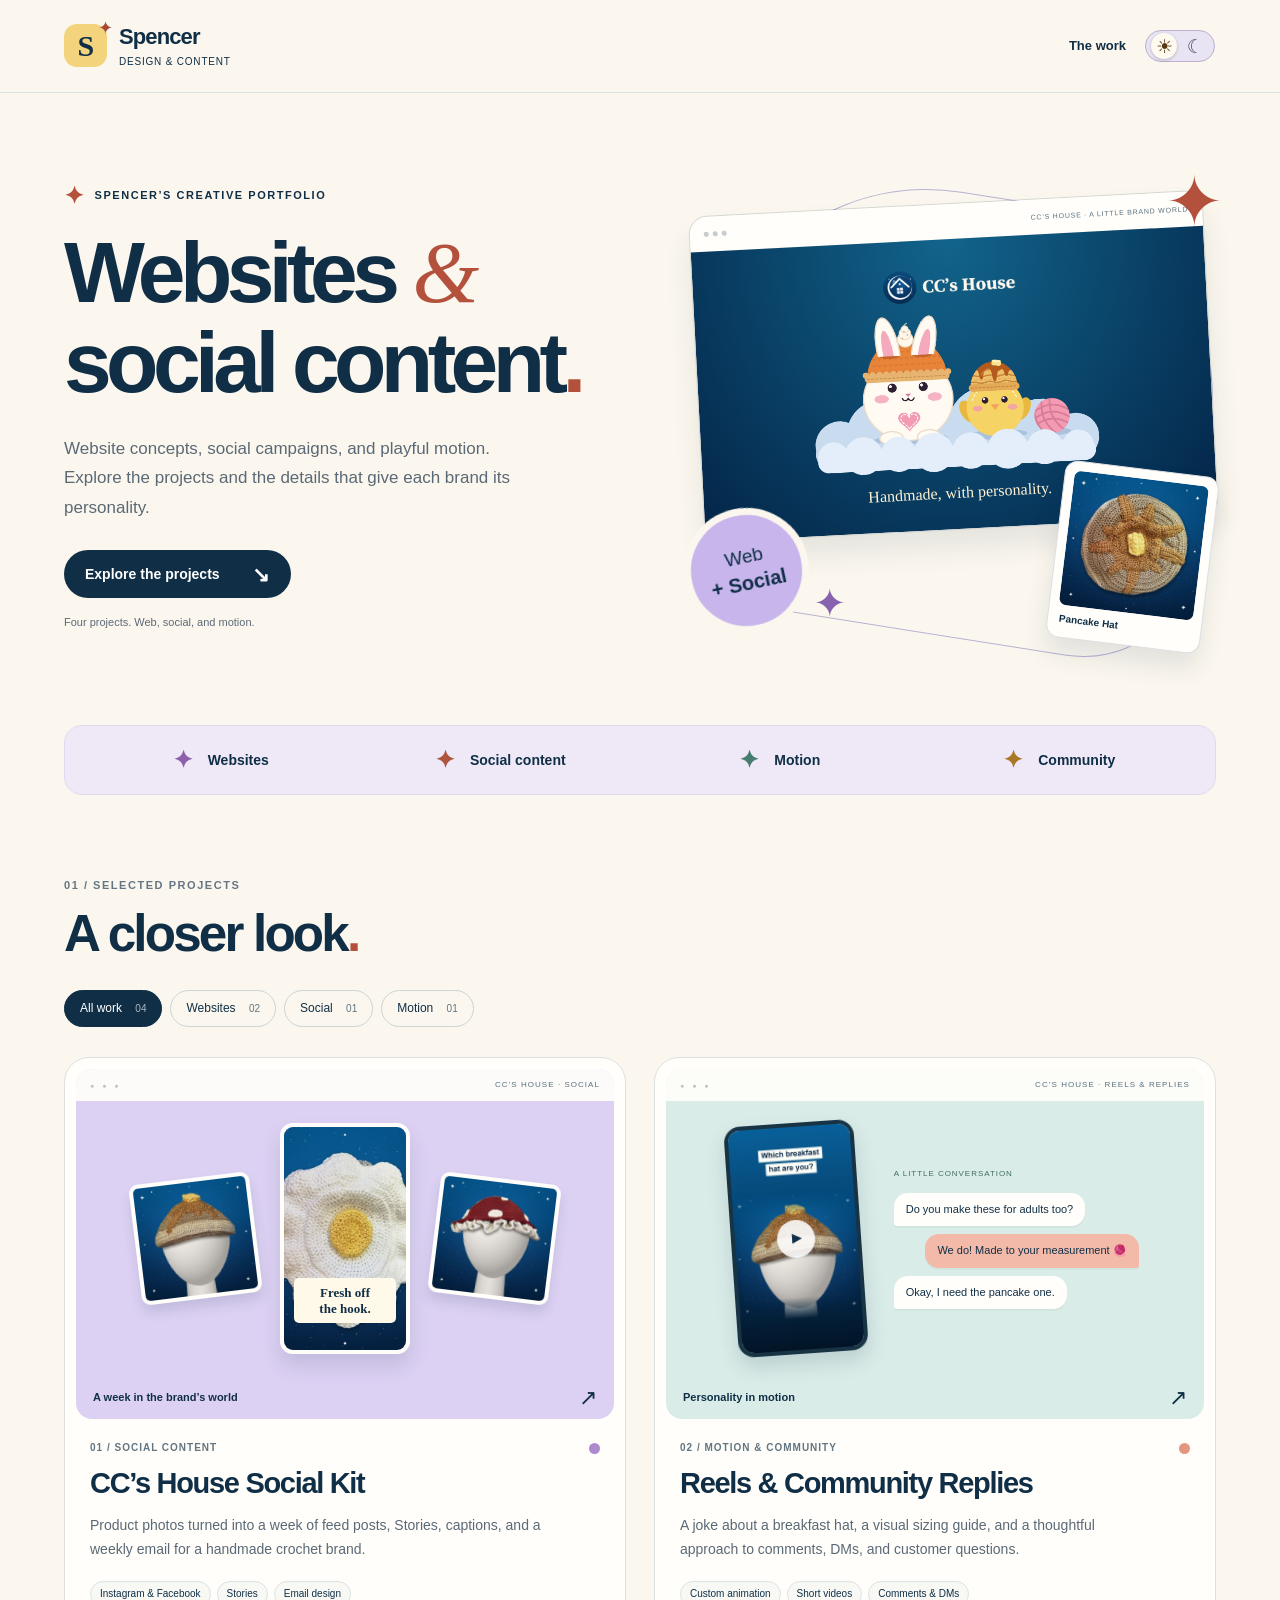
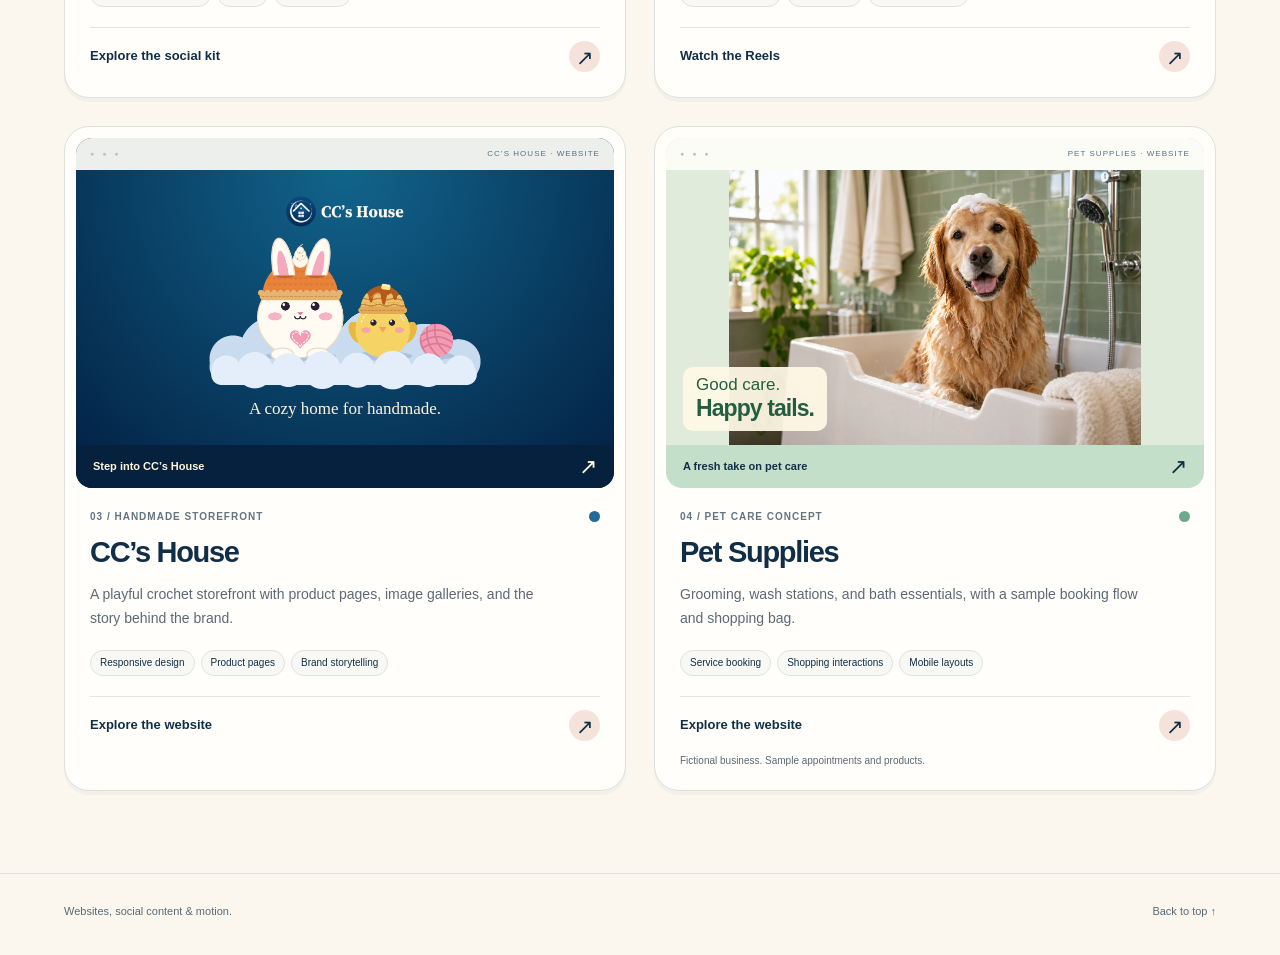
==== commit 93ca70a1: "Add sun and moon theme switch across the portfolio" ====
--- a/index.html
+++ b/index.html
@@ -1,5 +1,5 @@
 <!doctype html>
-<html lang="en">
+<html lang="en" data-portfolio-page="home">
 <head>
   <meta charset="utf-8"><meta name="viewport" content="width=device-width, initial-scale=1">
   <title>Spencer · Websites & Social Content</title>
@@ -7,12 +7,14 @@
   <meta name="theme-color" content="#fbf7ee">
   <link rel="stylesheet" href="styles.css?v=hero-4">
   <script src="portfolio.js?v=color-3" defer></script>
+<link rel="stylesheet" href="dark-mode.css?v=1">
+<script src="theme-switch.js?v=1"></script>
 </head>
 <body id="top">
 <a class="skip" href="#projects">Skip to projects</a>
 <header class="site-header">
   <a class="brand" href="./" aria-label="Spencer, portfolio home"><span class="brand-mark" aria-hidden="true">S<span>✦</span></span><span>Spencer<small>Design & content</small></span></a>
-  <nav aria-label="Main navigation"><a href="#projects">The work</a></nav>
+  <div class="theme-actions"><nav aria-label="Main navigation"><a href="#projects">The work</a></nav><button class="theme-switch" type="button" role="switch" aria-label="Dark mode" aria-checked="false" title="Toggle dark mode" data-theme-switch hidden><span class="theme-sun" aria-hidden="true">☀︎</span><span class="theme-moon" aria-hidden="true">☾</span></button></div>
 </header>
 <main>
   <section class="hero" aria-labelledby="hero-title">
--- a/dark-mode.css
+++ b/dark-mode.css
@@ -0,0 +1,188 @@
+:root {
+  --theme-track: #e9e4f3;
+  --theme-border: #bdafce;
+  --theme-icon: #574a6a;
+  --theme-thumb: #fffaf0;
+  --theme-selected: #583812;
+  --theme-focus: #784c99;
+}
+
+:root[data-theme="dark"] {
+  color-scheme: dark;
+  --theme-track: #273750;
+  --theme-border: #62708a;
+  --theme-icon: #d6dced;
+  --theme-thumb: #d9c8f2;
+  --theme-selected: #292044;
+  --theme-focus: #e0c7ff;
+}
+
+.theme-actions {
+  display: flex;
+  align-items: center;
+  gap: clamp(8px, 2vw, 18px);
+  margin-inline-start: auto;
+}
+
+.theme-switch {
+  position: relative;
+  display: inline-grid;
+  grid-template-columns: 1fr 1fr;
+  place-items: center;
+  flex: 0 0 72px;
+  width: 72px;
+  height: 44px;
+  padding: 5px;
+  border: 0;
+  border-radius: 30px;
+  background: transparent;
+  color: var(--theme-icon);
+  cursor: pointer;
+}
+.theme-switch[hidden] { display: none; }
+.theme-switch::before {
+  content: "";
+  position: absolute;
+  inset: 6px 1px;
+  border: 1px solid var(--theme-border);
+  border-radius: 20px;
+  background: var(--theme-track);
+}
+.theme-switch::after {
+  content: "";
+  position: absolute;
+  top: 9px;
+  left: 7px;
+  width: 26px;
+  height: 26px;
+  border-radius: 50%;
+  background: var(--theme-thumb);
+  box-shadow: 0 1px 3px #0c17283d;
+  transition: transform 180ms ease;
+}
+.theme-switch[aria-checked="true"]::after { transform: translateX(32px); }
+.theme-switch span {
+  position: relative;
+  z-index: 1;
+  font: 19px/1 "Segoe UI Symbol", system-ui, sans-serif;
+}
+.theme-switch[aria-checked="false"] .theme-sun,
+.theme-switch[aria-checked="true"] .theme-moon { color: var(--theme-selected); }
+.theme-switch:focus-visible { outline: 3px solid var(--theme-focus); outline-offset: 2px; }
+.theme-switch:hover::before { border-color: currentColor; }
+
+.portfolio-demo-bar {
+  position: relative;
+  z-index: 10;
+  display: flex;
+  flex-wrap: wrap;
+  justify-content: space-between;
+  align-items: center;
+  gap: 6px 16px;
+  padding: 3px 5vw;
+  background: #25362f;
+  color: #fff;
+  font: 12px/1.5 Arial, sans-serif;
+}
+.portfolio-demo-bar > a { color: inherit; text-decoration: underline; text-underline-offset: 3px; }
+.portfolio-demo-bar .theme-actions { flex-wrap: wrap; justify-content: flex-end; }
+.portfolio-demo-bar .theme-switch { --theme-focus: #e0c7ff; }
+.theme-actions .back { white-space: nowrap; }
+
+@media (max-width: 390px) {
+  [data-portfolio-page="home"] .site-header,
+  [data-portfolio-page="project"] header.top { gap: 10px; flex-wrap: wrap; }
+}
+@media (prefers-reduced-motion: reduce) {
+  .theme-switch::after { transition: none; }
+}
+
+/* Portfolio and case studies use the same deep navy palette. */
+[data-theme="dark"]:is([data-portfolio-page="home"], [data-portfolio-page="project"]) {
+  --paper: #131c2b;
+  --ink: #f3eff9;
+  --muted: #b7c2d6;
+  --line: #3d4960;
+  --white: #1d293d;
+  --accent: #ffad94;
+}
+[data-theme="dark"][data-portfolio-page="home"] :is(.little-star, .title-dot, .hero h1 em, .section-heading h2 span, .brand-mark > span) { color: var(--accent); }
+[data-theme="dark"][data-portfolio-page="home"] :is(.brand-mark, .hero-sticker) { color: #181a38; }
+[data-theme="dark"][data-portfolio-page="home"] .primary { color: #18263b; background: #ddd0f3; }
+[data-theme="dark"][data-portfolio-page="home"] .primary:hover { background: #fff3d7; }
+[data-theme="dark"][data-portfolio-page="home"] .hero-post { background: #28354b; border-color: var(--line); }
+[data-theme="dark"][data-portfolio-page="home"] .art-outline { border-color: #655d82; }
+[data-theme="dark"][data-portfolio-page="home"] .disciplines { background: #29263d; border-color: #4d4267; }
+[data-theme="dark"][data-portfolio-page="home"] .disciplines li span { color: #d6b6f3; }
+[data-theme="dark"][data-portfolio-page="home"] .disciplines li:nth-child(2) span { color: #f6ab96; }
+[data-theme="dark"][data-portfolio-page="home"] .disciplines li:nth-child(3) span { color: #a8e3bf; }
+[data-theme="dark"][data-portfolio-page="home"] .disciplines li:nth-child(4) span { color: #f5d68d; }
+[data-theme="dark"][data-portfolio-page="home"] :is(.section-heading .eyebrow, .project-label) { color: var(--muted); }
+[data-theme="dark"][data-portfolio-page="home"] :is(.filter, .project, .tags li, .view-link) { border-color: var(--line); }
+[data-theme="dark"][data-portfolio-page="home"] :is(.filter:hover, .tags li) { background: #2a3650; }
+[data-theme="dark"][data-portfolio-page="home"] .filter.is-active { color: #201936; background: #d9c8f2; border-color: #d9c8f2; }
+[data-theme="dark"][data-portfolio-page="home"] .project { box-shadow: 0 6px 12px #090f1b55; }
+[data-theme="dark"][data-portfolio-page="home"] .view-link > span { color: #f9d2c7; background: #4e3341; }
+[data-theme="dark"][data-portfolio-page="home"] .view-link:hover > span { background: #624251; }
+[data-theme="dark"][data-portfolio-page="home"] :is(.social-preview, .community-preview, .pet-preview, .sp-story span) { color: #102f47; }
+[data-theme="dark"][data-portfolio-page="home"] .skip:focus { background: var(--white); }
+[data-theme="dark"][data-portfolio-page="home"] :is(a, button):focus-visible { outline-color: var(--theme-focus); }
+
+[data-theme="dark"][data-portfolio-page="project"] .intro .eyebrow,
+[data-theme="dark"][data-portfolio-page="project"] .block-head h2::after { color: var(--accent); }
+[data-theme="dark"][data-portfolio-page="project"] :is(.block-head h2, .reel-card h3) { color: var(--ink); }
+[data-theme="dark"][data-portfolio-page="project"] :is(.block, .top .back, .jump a, .reel-card, .thread, .dm, .dm header, .thread-post, .comments > li) { border-color: var(--line); }
+[data-theme="dark"][data-portfolio-page="project"] :is(.jump a, .reel-card, .reel-motion-toggle, .shots li, .totals li, .week li, .thread, .dm, .skip:focus) { background: var(--white); color: var(--ink); }
+[data-theme="dark"][data-portfolio-page="project"] :is(.top .back:hover, .jump a:hover, .reel-motion-toggle:hover, .thread-post, .bubbles .in) { background: #2b3b54; }
+[data-theme="dark"][data-portfolio-page="project"] .thread-post span { color: var(--muted); }
+[data-theme="dark"][data-portfolio-page="project"] .bubbles .out { background: #235377; }
+[data-theme="dark"][data-portfolio-page="project"] :is(.intro .concept-note, .voice, .rules article:nth-child(2)) { background: #342949; color: #e9dcf7; }
+[data-theme="dark"][data-portfolio-page="project"] :is(.why, .saved article, .sizing-transcript, .measure article, .rules article:nth-child(4)) { background: #21372f; border-color: #3e6152; }
+[data-theme="dark"][data-portfolio-page="project"] .rules article { background: var(--white); border-color: var(--line); }
+[data-theme="dark"][data-portfolio-page="project"] .rules article:nth-child(3) { background: #42332a; }
+[data-theme="dark"][data-portfolio-page="project"] :is(.type.reel-t, .status.escalated) { color: #ffd0c4; background: #51363b; }
+[data-theme="dark"][data-portfolio-page="project"] .ig-label { color: #56656c; }
+[data-theme="dark"][data-portfolio-page="project"] .ig-label .type.reel-t { color: #a14231; background: #fbe3dc; }
+
+/* The crochet demo already uses a night sky for its brand photography. */
+[data-theme="dark"][data-portfolio-page="crochet"] {
+  --cream: #101e31;
+  --ink: #fff4e4;
+  --ink-soft: #bacbe1;
+  --pumpkin-text: #ffb480;
+  --cloud-soft: #243a55;
+  --line: #405572;
+  --shadow: 0 18px 40px -18px #020813;
+}
+[data-theme="dark"][data-portfolio-page="crochet"] .section-alt { background: #182941; }
+[data-theme="dark"][data-portfolio-page="crochet"] :is(.card, .info-card, .buy-box) { background: #1e314a; }
+[data-theme="dark"][data-portfolio-page="crochet"] .card.soon { border-color: var(--line); }
+[data-theme="dark"][data-portfolio-page="crochet"] :is(.btn-gold, .skip:focus, .tag),
+[data-theme="dark"][data-portfolio-page="crochet"] .steps li::before { color: #10233b; }
+[data-theme="dark"][data-portfolio-page="crochet"] :is(.btn-ink, .features .icon) { color: #10233b; background: #bfd7ee; }
+[data-theme="dark"][data-portfolio-page="crochet"] .btn-ink:hover { background: #e1ecfb; }
+[data-theme="dark"][data-portfolio-page="crochet"] :focus-visible { outline-color: #f6d989; }
+
+/* Keep the pet demo's lime accent over evergreen surfaces. */
+[data-theme="dark"][data-portfolio-page="pets"] {
+  --cream: #101d18;
+  --white: #1c2d25;
+  --ink: #f1f6eb;
+  --muted: #bbccbe;
+  --line: #40594a;
+  --green: #235c43;
+  --deep: #0a1711;
+  --pet-surface: #23382c;
+  --pet-raised: #304a3b;
+}
+[data-theme="dark"][data-portfolio-page="pets"] :is(.header, #mobile-nav, .care-strip, .groom-menu, dialog, .booking-option, .field input, .field select, .time-button, .quantity-controls button, .photo-caption, .photo-label, .product-tag) { background: var(--white); }
+[data-theme="dark"][data-portfolio-page="pets"] :is(.hero-copy, .neighborhood-section, .strip-number, .review-list) { background: var(--pet-surface); }
+[data-theme="dark"][data-portfolio-page="pets"] :is(.hero-copy > p, .store-button small) { color: var(--muted); }
+[data-theme="dark"][data-portfolio-page="pets"] :is(.icon-button:hover, .service-row:hover, .booking-option.selected) { background: var(--pet-raised); }
+[data-theme="dark"][data-portfolio-page="pets"] :is(.filter-tabs button.active, .time-button.selected) { background: var(--lime); color: #172c20; border-color: var(--lime); }
+[data-theme="dark"][data-portfolio-page="pets"] .time-button:disabled { background: #26342d; color: #a5b3a8; }
+[data-theme="dark"][data-portfolio-page="pets"] :is(.cart-button span, .photo-caption a, .confirmation-mark, .skip-link:focus, .map-label) { color: #203f31; }
+[data-theme="dark"][data-portfolio-page="pets"] .caption-icon { color: var(--lime); }
+[data-theme="dark"][data-portfolio-page="pets"] :is(#search, .info-body a) { color: var(--lime); }
+[data-theme="dark"][data-portfolio-page="pets"] :is(.field input, .field select, .review-list > div, .faq-list details) { border-color: var(--line); }
+[data-theme="dark"][data-portfolio-page="pets"] .form-error { color: #ffb5a7; }
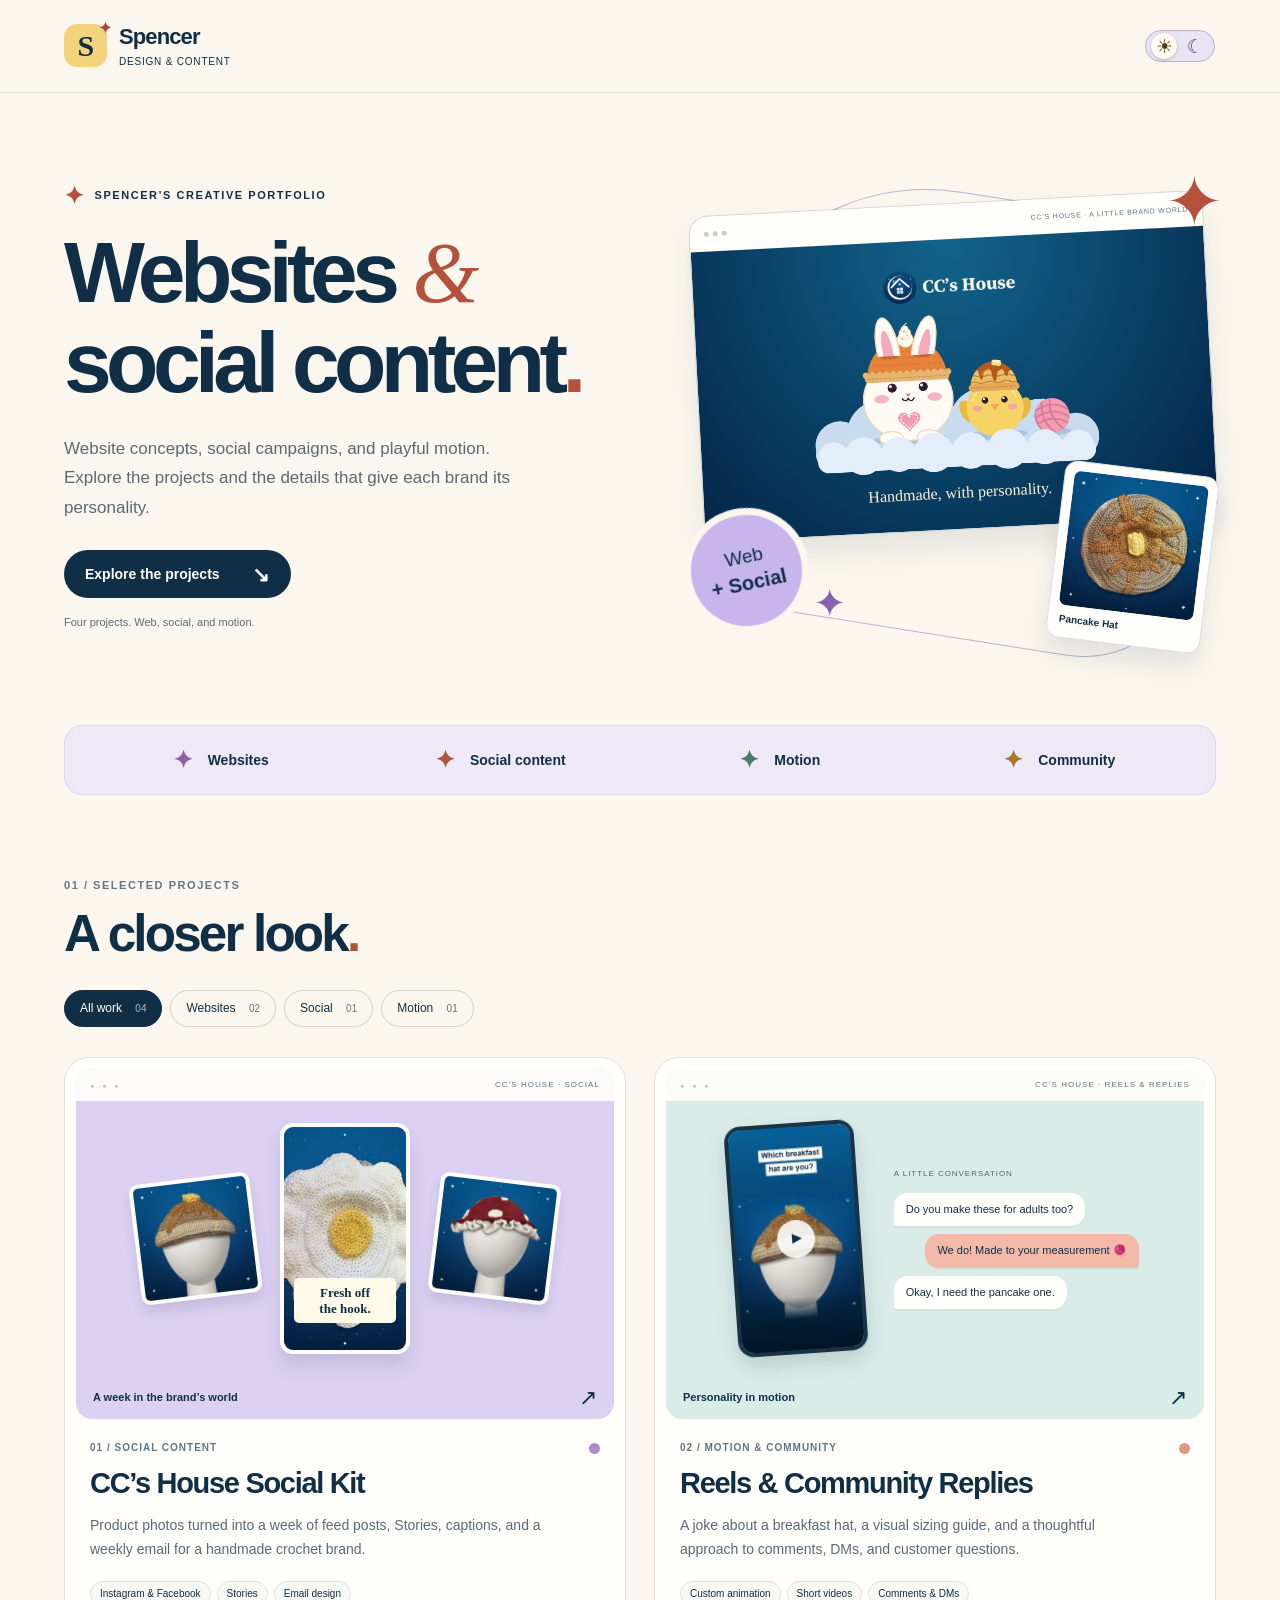
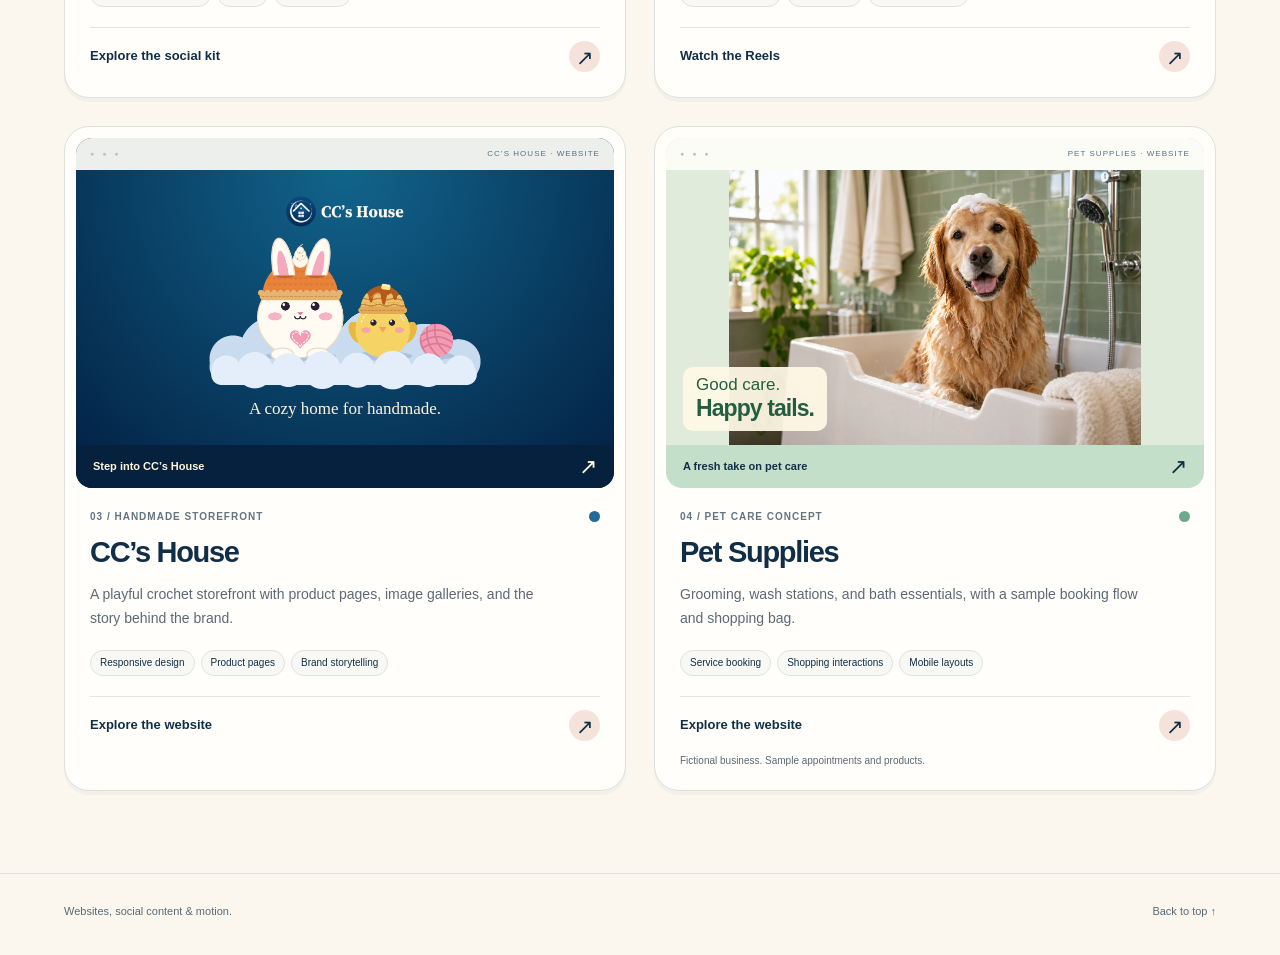
==== commit fcd8c350: "Remove The work link from the homepage header" ====
--- a/index.html
+++ b/index.html
@@ -14,7 +14,7 @@
 <a class="skip" href="#projects">Skip to projects</a>
 <header class="site-header">
   <a class="brand" href="./" aria-label="Spencer, portfolio home"><span class="brand-mark" aria-hidden="true">S<span>✦</span></span><span>Spencer<small>Design & content</small></span></a>
-  <div class="theme-actions"><nav aria-label="Main navigation"><a href="#projects">The work</a></nav><button class="theme-switch" type="button" role="switch" aria-label="Dark mode" aria-checked="false" title="Toggle dark mode" data-theme-switch hidden><span class="theme-sun" aria-hidden="true">☀︎</span><span class="theme-moon" aria-hidden="true">☾</span></button></div>
+  <div class="theme-actions"><button class="theme-switch" type="button" role="switch" aria-label="Dark mode" aria-checked="false" title="Toggle dark mode" data-theme-switch hidden><span class="theme-sun" aria-hidden="true">☀︎</span><span class="theme-moon" aria-hidden="true">☾</span></button></div>
 </header>
 <main>
   <section class="hero" aria-labelledby="hero-title">
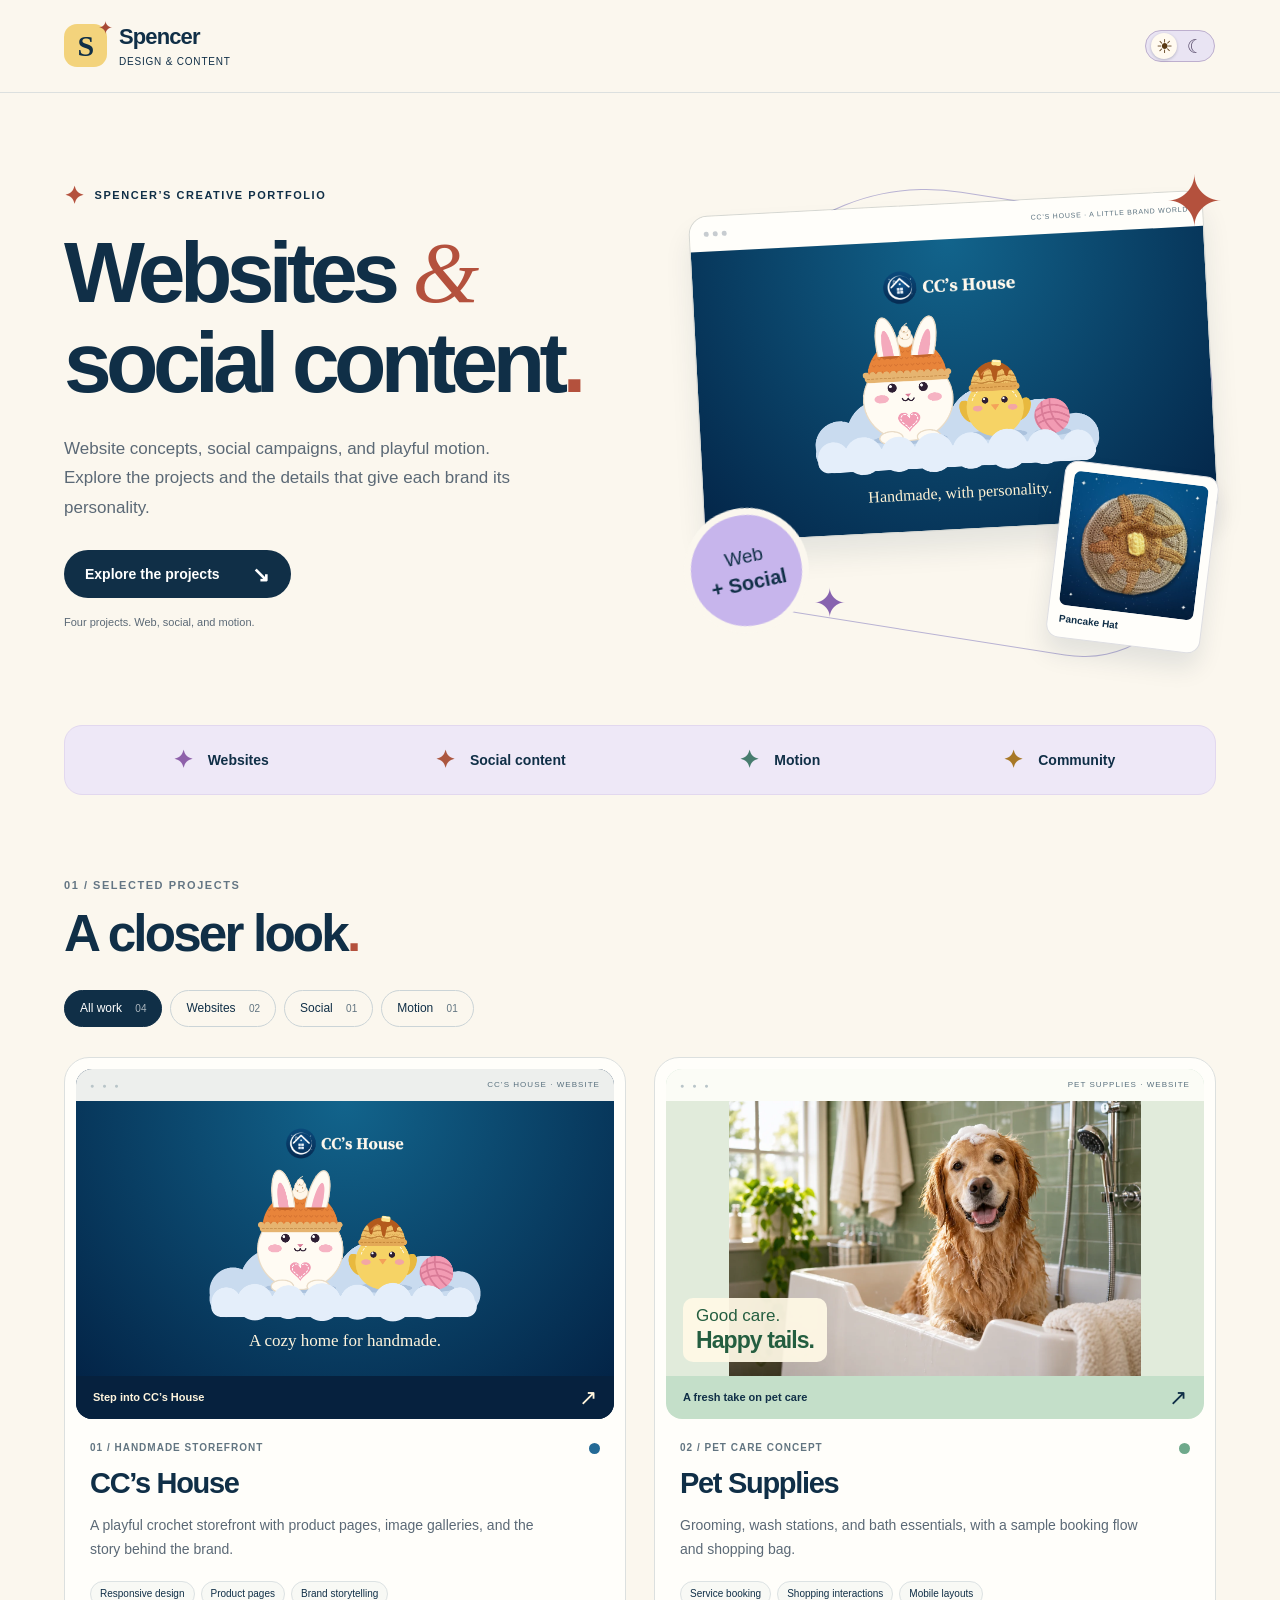
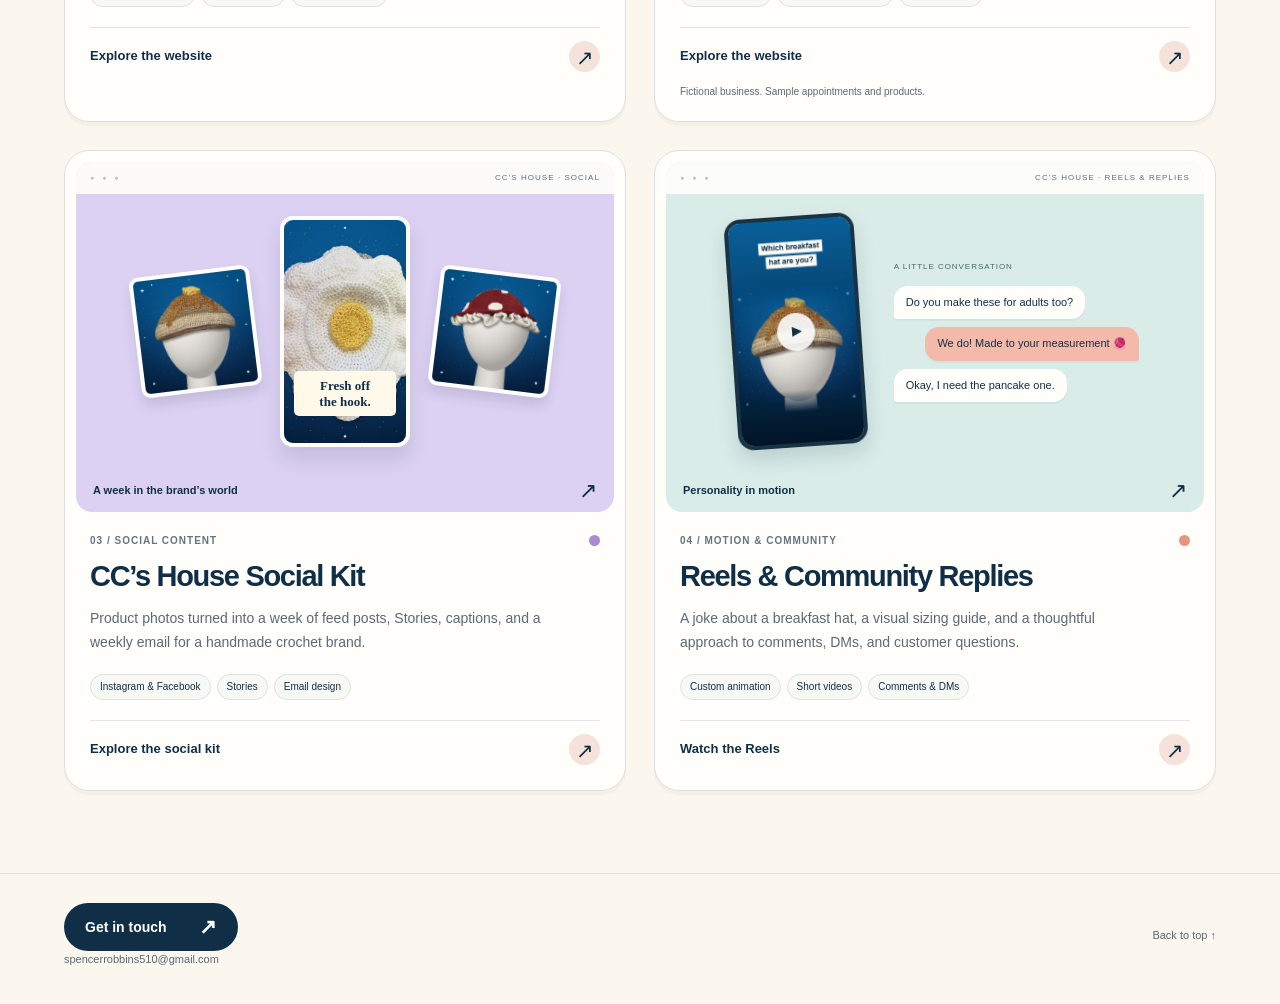
==== commit cdbaad5b: "Lead with websites and add a portfolio contact link" ====
--- a/index.html
+++ b/index.html
@@ -46,25 +46,31 @@
     </div>
     <p class="sr-only" data-result-count aria-live="polite">4 projects shown.</p>
     <div id="project-grid" class="projects">
+      <article class="project reveal" data-category="web">
+        <a class="preview cc-preview" href="projects/ccs-house/index.html" aria-label="Explore the CC’s House website"><span class="preview-top"><span aria-hidden="true">● ● ●</span><span>CC’S HOUSE · WEBSITE</span></span><div class="cc-scene"><img class="cc-logo" src="assets/ccs-logo.png" alt="" width="1465" height="400" loading="lazy"><img class="cc-friends" src="assets/ccs-friends.png" alt="Bunny and chick artwork from CC’s House" width="1086" height="613" loading="lazy"><span>A cozy home for handmade.</span></div><span class="preview-cta">Step into CC’s House <b aria-hidden="true">↗</b></span></a>
+        <div class="project-info"><p class="project-label"><span>01 / HANDMADE STOREFRONT</span><span class="color-dot blue" aria-hidden="true"></span></p><h3>CC’s House</h3><p>A playful crochet storefront with product pages, image galleries, and the story behind the brand.</p><ul class="tags" aria-label="Project skills"><li>Responsive design</li><li>Product pages</li><li>Brand storytelling</li></ul><a class="view-link" href="projects/ccs-house/index.html">Explore the website <span aria-hidden="true">↗</span></a></div>
+      </article>
+      <article class="project reveal" data-category="web">
+        <a class="preview pet-preview" href="projects/pet-supplies/index.html" aria-label="Explore the Pet Supplies website"><span class="preview-top"><span aria-hidden="true">● ● ●</span><span>PET SUPPLIES · WEBSITE</span></span><div class="pet-scene"><img src="assets/pet-wash.webp" alt="Golden retriever in a dog wash tub" width="1400" height="933" loading="lazy"><span>Good care.<br><b>Happy tails.</b></span></div><span class="preview-cta">A fresh take on pet care <b aria-hidden="true">↗</b></span></a>
+        <div class="project-info"><p class="project-label"><span>02 / PET CARE CONCEPT</span><span class="color-dot mint" aria-hidden="true"></span></p><h3>Pet Supplies</h3><p>Grooming, wash stations, and bath essentials, with a sample booking flow and shopping bag.</p><ul class="tags" aria-label="Project skills"><li>Service booking</li><li>Shopping interactions</li><li>Mobile layouts</li></ul><a class="view-link" href="projects/pet-supplies/index.html">Explore the website <span aria-hidden="true">↗</span></a><p class="demo-note">Fictional business. Sample appointments and products.</p></div>
+      </article>
       <article class="project reveal" data-category="social">
         <a class="preview social-preview" href="projects/ccs-social/index.html" aria-label="Explore CC’s House Social Kit"><span class="preview-top"><span aria-hidden="true">● ● ●</span><span>CC’S HOUSE · SOCIAL</span></span><div class="social-scene"><img class="sp-post" src="projects/ccs-house/assets/img/hats/pancake-1-sm.jpg" alt="" width="600" height="600" loading="lazy"><div class="sp-story"><img src="projects/ccs-house/assets/img/hats/egg-3-sm.jpg" alt="" width="600" height="600" loading="lazy"><span>Fresh off<br>the hook.</span></div><img class="sp-post" src="projects/ccs-house/assets/img/hats/mushroom-1-sm.jpg" alt="" width="600" height="600" loading="lazy"></div><span class="preview-cta">A week in the brand’s world <b aria-hidden="true">↗</b></span></a>
-        <div class="project-info"><p class="project-label"><span>01 / SOCIAL CONTENT</span><span class="color-dot lavender" aria-hidden="true"></span></p><h3>CC’s House Social Kit</h3><p>Product photos turned into a week of feed posts, Stories, captions, and a weekly email for a handmade crochet brand.</p><ul class="tags" aria-label="Project skills"><li>Instagram & Facebook</li><li>Stories</li><li>Email design</li></ul><a class="view-link" href="projects/ccs-social/index.html">Explore the social kit <span aria-hidden="true">↗</span></a></div>
+        <div class="project-info"><p class="project-label"><span>03 / SOCIAL CONTENT</span><span class="color-dot lavender" aria-hidden="true"></span></p><h3>CC’s House Social Kit</h3><p>Product photos turned into a week of feed posts, Stories, captions, and a weekly email for a handmade crochet brand.</p><ul class="tags" aria-label="Project skills"><li>Instagram & Facebook</li><li>Stories</li><li>Email design</li></ul><a class="view-link" href="projects/ccs-social/index.html">Explore the social kit <span aria-hidden="true">↗</span></a></div>
       </article>
       <article class="project reveal" data-category="motion">
         <a class="preview community-preview" href="projects/ccs-community/index.html#reels" aria-label="Explore Reels and Community Replies"><span class="preview-top"><span aria-hidden="true">● ● ●</span><span>CC’S HOUSE · REELS & REPLIES</span></span><div class="community-scene"><div class="cp-phone"><img src="projects/ccs-community/media/reel-breakfast-poster-custom.jpg" alt="" width="1080" height="1920" loading="lazy"><span class="cp-play" aria-hidden="true">▶</span></div><div class="cp-chat"><span class="chat-label">A little conversation</span><p class="cp-in">Do you make these for adults too?</p><p class="cp-out">We do! Made to your measurement 🧶</p><p class="cp-in">Okay, I need the pancake one.</p></div></div><span class="preview-cta">Personality in motion <b aria-hidden="true">↗</b></span></a>
-        <div class="project-info"><p class="project-label"><span>02 / MOTION & COMMUNITY</span><span class="color-dot coral" aria-hidden="true"></span></p><h3>Reels & Community Replies</h3><p>A joke about a breakfast hat, a visual sizing guide, and a thoughtful approach to comments, DMs, and customer questions.</p><ul class="tags" aria-label="Project skills"><li>Custom animation</li><li>Short videos</li><li>Comments & DMs</li></ul><a class="view-link" href="projects/ccs-community/index.html#reels">Watch the Reels <span aria-hidden="true">↗</span></a></div>
-      </article>
-      <article class="project reveal" data-category="web">
-        <a class="preview cc-preview" href="projects/ccs-house/index.html" aria-label="Explore the CC’s House website"><span class="preview-top"><span aria-hidden="true">● ● ●</span><span>CC’S HOUSE · WEBSITE</span></span><div class="cc-scene"><img class="cc-logo" src="assets/ccs-logo.png" alt="" width="1465" height="400" loading="lazy"><img class="cc-friends" src="assets/ccs-friends.png" alt="Bunny and chick artwork from CC’s House" width="1086" height="613" loading="lazy"><span>A cozy home for handmade.</span></div><span class="preview-cta">Step into CC’s House <b aria-hidden="true">↗</b></span></a>
-        <div class="project-info"><p class="project-label"><span>03 / HANDMADE STOREFRONT</span><span class="color-dot blue" aria-hidden="true"></span></p><h3>CC’s House</h3><p>A playful crochet storefront with product pages, image galleries, and the story behind the brand.</p><ul class="tags" aria-label="Project skills"><li>Responsive design</li><li>Product pages</li><li>Brand storytelling</li></ul><a class="view-link" href="projects/ccs-house/index.html">Explore the website <span aria-hidden="true">↗</span></a></div>
-      </article>
-      <article class="project reveal" data-category="web">
-        <a class="preview pet-preview" href="projects/pet-supplies/index.html" aria-label="Explore the Pet Supplies website"><span class="preview-top"><span aria-hidden="true">● ● ●</span><span>PET SUPPLIES · WEBSITE</span></span><div class="pet-scene"><img src="assets/pet-wash.webp" alt="Golden retriever in a dog wash tub" width="1400" height="933" loading="lazy"><span>Good care.<br><b>Happy tails.</b></span></div><span class="preview-cta">A fresh take on pet care <b aria-hidden="true">↗</b></span></a>
-        <div class="project-info"><p class="project-label"><span>04 / PET CARE CONCEPT</span><span class="color-dot mint" aria-hidden="true"></span></p><h3>Pet Supplies</h3><p>Grooming, wash stations, and bath essentials, with a sample booking flow and shopping bag.</p><ul class="tags" aria-label="Project skills"><li>Service booking</li><li>Shopping interactions</li><li>Mobile layouts</li></ul><a class="view-link" href="projects/pet-supplies/index.html">Explore the website <span aria-hidden="true">↗</span></a><p class="demo-note">Fictional business. Sample appointments and products.</p></div>
+        <div class="project-info"><p class="project-label"><span>04 / MOTION & COMMUNITY</span><span class="color-dot coral" aria-hidden="true"></span></p><h3>Reels & Community Replies</h3><p>A joke about a breakfast hat, a visual sizing guide, and a thoughtful approach to comments, DMs, and customer questions.</p><ul class="tags" aria-label="Project skills"><li>Custom animation</li><li>Short videos</li><li>Comments & DMs</li></ul><a class="view-link" href="projects/ccs-community/index.html#reels">Watch the Reels <span aria-hidden="true">↗</span></a></div>
       </article>
     </div>
   </section>
 </main>
-<footer class="site-footer"><p>Websites, social content & motion.</p><a href="#top" data-back-top>Back to top ↑</a></footer>
+<footer class="site-footer" id="contact">
+  <div>
+    <a class="button primary" href="mailto:spencerrobbins510@gmail.com">Get in touch <span aria-hidden="true">↗</span></a>
+    <p>spencerrobbins510@gmail.com</p>
+  </div>
+  <a href="#top" data-back-top>Back to top ↑</a>
+</footer>
 </body>
 </html>
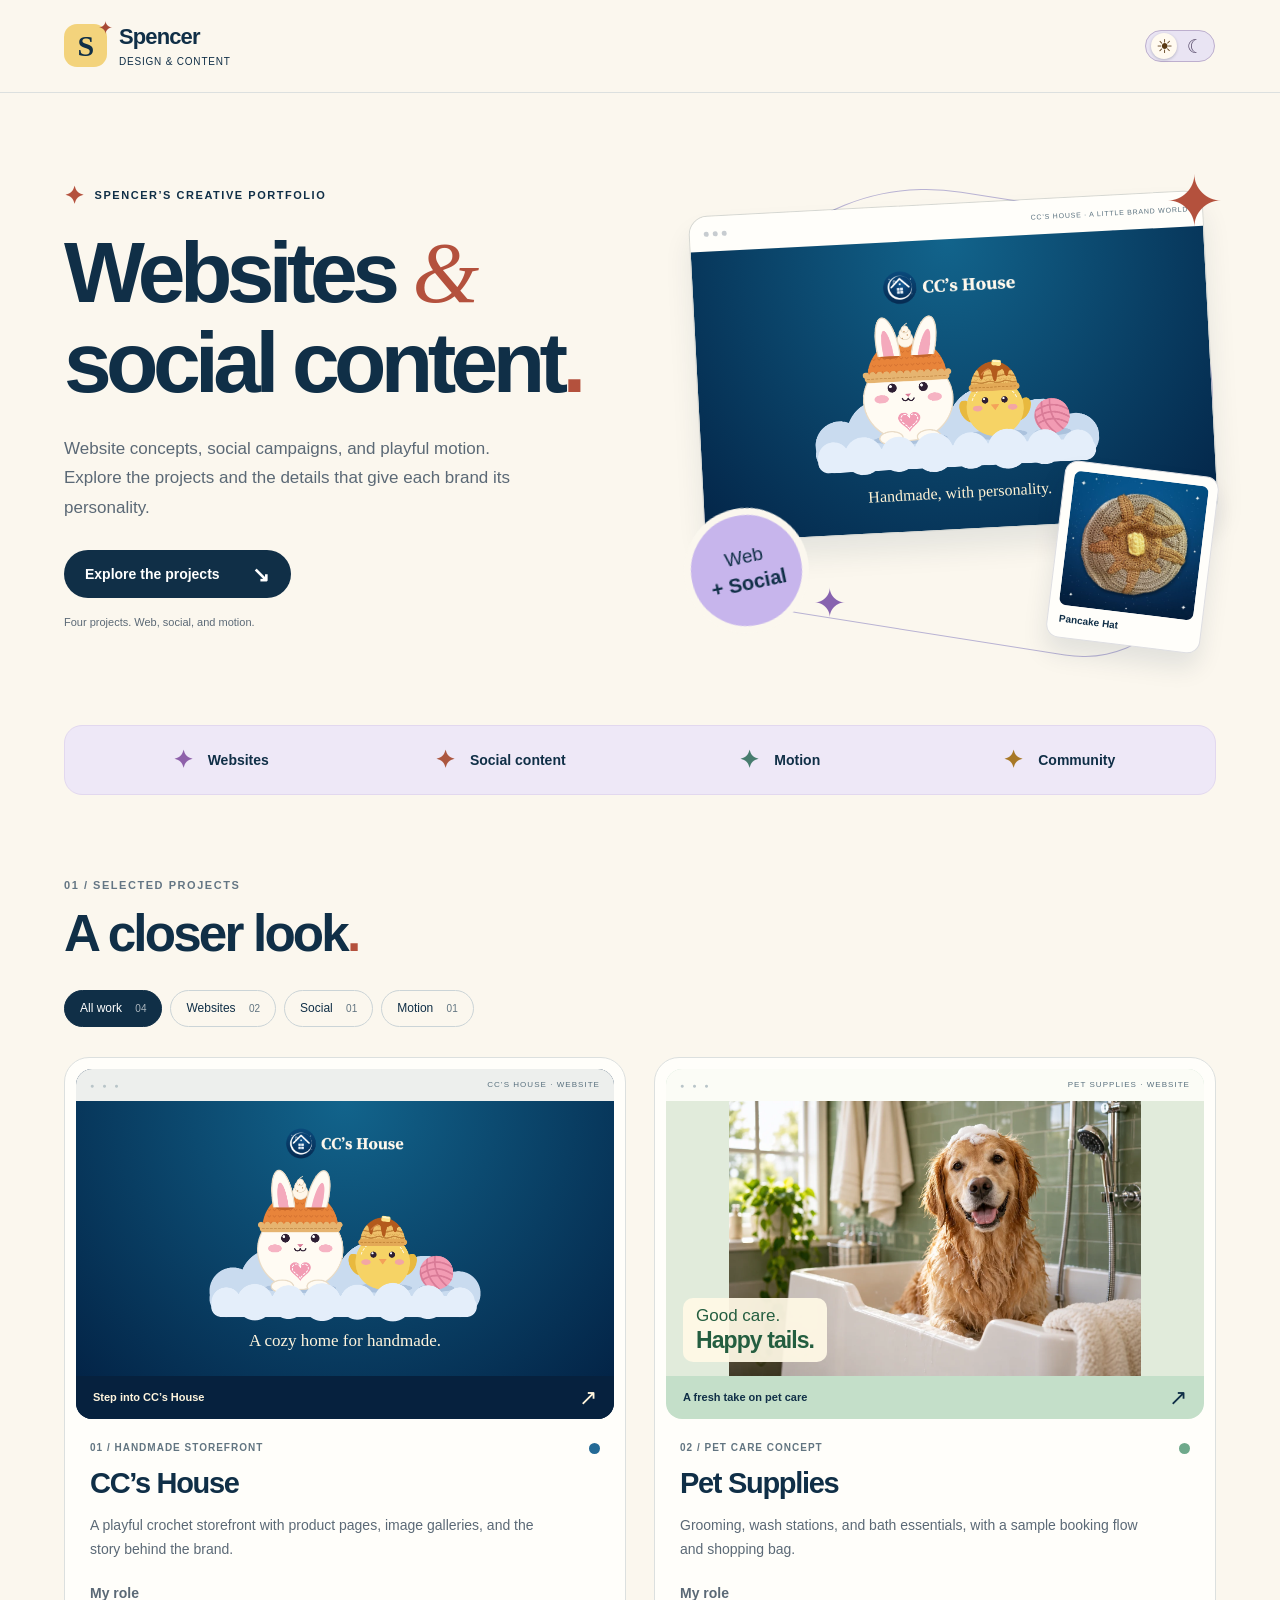
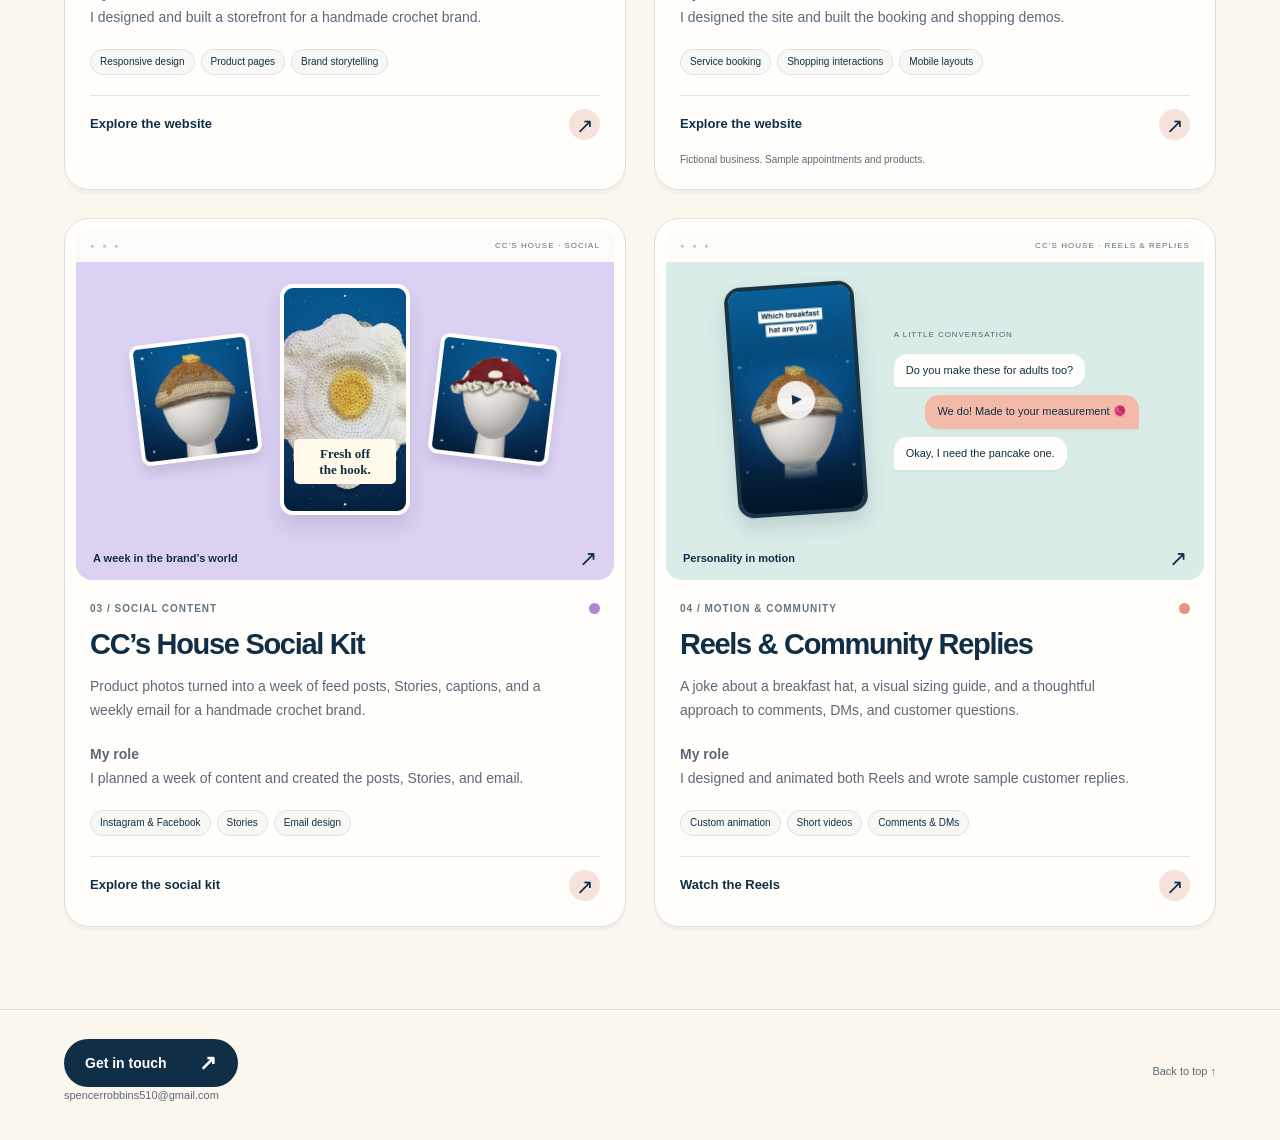
==== commit 17f7bf30: "Add short role descriptions to portfolio projects" ====
--- a/index.html
+++ b/index.html
@@ -48,19 +48,19 @@
     <div id="project-grid" class="projects">
       <article class="project reveal" data-category="web">
         <a class="preview cc-preview" href="projects/ccs-house/index.html" aria-label="Explore the CC’s House website"><span class="preview-top"><span aria-hidden="true">● ● ●</span><span>CC’S HOUSE · WEBSITE</span></span><div class="cc-scene"><img class="cc-logo" src="assets/ccs-logo.png" alt="" width="1465" height="400" loading="lazy"><img class="cc-friends" src="assets/ccs-friends.png" alt="Bunny and chick artwork from CC’s House" width="1086" height="613" loading="lazy"><span>A cozy home for handmade.</span></div><span class="preview-cta">Step into CC’s House <b aria-hidden="true">↗</b></span></a>
-        <div class="project-info"><p class="project-label"><span>01 / HANDMADE STOREFRONT</span><span class="color-dot blue" aria-hidden="true"></span></p><h3>CC’s House</h3><p>A playful crochet storefront with product pages, image galleries, and the story behind the brand.</p><ul class="tags" aria-label="Project skills"><li>Responsive design</li><li>Product pages</li><li>Brand storytelling</li></ul><a class="view-link" href="projects/ccs-house/index.html">Explore the website <span aria-hidden="true">↗</span></a></div>
+        <div class="project-info"><p class="project-label"><span>01 / HANDMADE STOREFRONT</span><span class="color-dot blue" aria-hidden="true"></span></p><h3>CC’s House</h3><p>A playful crochet storefront with product pages, image galleries, and the story behind the brand.</p><p><strong>My role</strong><br>I designed and built a storefront for a handmade crochet brand.</p><ul class="tags" aria-label="Project skills"><li>Responsive design</li><li>Product pages</li><li>Brand storytelling</li></ul><a class="view-link" href="projects/ccs-house/index.html">Explore the website <span aria-hidden="true">↗</span></a></div>
       </article>
       <article class="project reveal" data-category="web">
         <a class="preview pet-preview" href="projects/pet-supplies/index.html" aria-label="Explore the Pet Supplies website"><span class="preview-top"><span aria-hidden="true">● ● ●</span><span>PET SUPPLIES · WEBSITE</span></span><div class="pet-scene"><img src="assets/pet-wash.webp" alt="Golden retriever in a dog wash tub" width="1400" height="933" loading="lazy"><span>Good care.<br><b>Happy tails.</b></span></div><span class="preview-cta">A fresh take on pet care <b aria-hidden="true">↗</b></span></a>
-        <div class="project-info"><p class="project-label"><span>02 / PET CARE CONCEPT</span><span class="color-dot mint" aria-hidden="true"></span></p><h3>Pet Supplies</h3><p>Grooming, wash stations, and bath essentials, with a sample booking flow and shopping bag.</p><ul class="tags" aria-label="Project skills"><li>Service booking</li><li>Shopping interactions</li><li>Mobile layouts</li></ul><a class="view-link" href="projects/pet-supplies/index.html">Explore the website <span aria-hidden="true">↗</span></a><p class="demo-note">Fictional business. Sample appointments and products.</p></div>
+        <div class="project-info"><p class="project-label"><span>02 / PET CARE CONCEPT</span><span class="color-dot mint" aria-hidden="true"></span></p><h3>Pet Supplies</h3><p>Grooming, wash stations, and bath essentials, with a sample booking flow and shopping bag.</p><p><strong>My role</strong><br>I designed the site and built the booking and shopping demos.</p><ul class="tags" aria-label="Project skills"><li>Service booking</li><li>Shopping interactions</li><li>Mobile layouts</li></ul><a class="view-link" href="projects/pet-supplies/index.html">Explore the website <span aria-hidden="true">↗</span></a><p class="demo-note">Fictional business. Sample appointments and products.</p></div>
       </article>
       <article class="project reveal" data-category="social">
         <a class="preview social-preview" href="projects/ccs-social/index.html" aria-label="Explore CC’s House Social Kit"><span class="preview-top"><span aria-hidden="true">● ● ●</span><span>CC’S HOUSE · SOCIAL</span></span><div class="social-scene"><img class="sp-post" src="projects/ccs-house/assets/img/hats/pancake-1-sm.jpg" alt="" width="600" height="600" loading="lazy"><div class="sp-story"><img src="projects/ccs-house/assets/img/hats/egg-3-sm.jpg" alt="" width="600" height="600" loading="lazy"><span>Fresh off<br>the hook.</span></div><img class="sp-post" src="projects/ccs-house/assets/img/hats/mushroom-1-sm.jpg" alt="" width="600" height="600" loading="lazy"></div><span class="preview-cta">A week in the brand’s world <b aria-hidden="true">↗</b></span></a>
-        <div class="project-info"><p class="project-label"><span>03 / SOCIAL CONTENT</span><span class="color-dot lavender" aria-hidden="true"></span></p><h3>CC’s House Social Kit</h3><p>Product photos turned into a week of feed posts, Stories, captions, and a weekly email for a handmade crochet brand.</p><ul class="tags" aria-label="Project skills"><li>Instagram & Facebook</li><li>Stories</li><li>Email design</li></ul><a class="view-link" href="projects/ccs-social/index.html">Explore the social kit <span aria-hidden="true">↗</span></a></div>
+        <div class="project-info"><p class="project-label"><span>03 / SOCIAL CONTENT</span><span class="color-dot lavender" aria-hidden="true"></span></p><h3>CC’s House Social Kit</h3><p>Product photos turned into a week of feed posts, Stories, captions, and a weekly email for a handmade crochet brand.</p><p><strong>My role</strong><br>I planned a week of content and created the posts, Stories, and email.</p><ul class="tags" aria-label="Project skills"><li>Instagram & Facebook</li><li>Stories</li><li>Email design</li></ul><a class="view-link" href="projects/ccs-social/index.html">Explore the social kit <span aria-hidden="true">↗</span></a></div>
       </article>
       <article class="project reveal" data-category="motion">
         <a class="preview community-preview" href="projects/ccs-community/index.html#reels" aria-label="Explore Reels and Community Replies"><span class="preview-top"><span aria-hidden="true">● ● ●</span><span>CC’S HOUSE · REELS & REPLIES</span></span><div class="community-scene"><div class="cp-phone"><img src="projects/ccs-community/media/reel-breakfast-poster-custom.jpg" alt="" width="1080" height="1920" loading="lazy"><span class="cp-play" aria-hidden="true">▶</span></div><div class="cp-chat"><span class="chat-label">A little conversation</span><p class="cp-in">Do you make these for adults too?</p><p class="cp-out">We do! Made to your measurement 🧶</p><p class="cp-in">Okay, I need the pancake one.</p></div></div><span class="preview-cta">Personality in motion <b aria-hidden="true">↗</b></span></a>
-        <div class="project-info"><p class="project-label"><span>04 / MOTION & COMMUNITY</span><span class="color-dot coral" aria-hidden="true"></span></p><h3>Reels & Community Replies</h3><p>A joke about a breakfast hat, a visual sizing guide, and a thoughtful approach to comments, DMs, and customer questions.</p><ul class="tags" aria-label="Project skills"><li>Custom animation</li><li>Short videos</li><li>Comments & DMs</li></ul><a class="view-link" href="projects/ccs-community/index.html#reels">Watch the Reels <span aria-hidden="true">↗</span></a></div>
+        <div class="project-info"><p class="project-label"><span>04 / MOTION & COMMUNITY</span><span class="color-dot coral" aria-hidden="true"></span></p><h3>Reels & Community Replies</h3><p>A joke about a breakfast hat, a visual sizing guide, and a thoughtful approach to comments, DMs, and customer questions.</p><p><strong>My role</strong><br>I designed and animated both Reels and wrote sample customer replies.</p><ul class="tags" aria-label="Project skills"><li>Custom animation</li><li>Short videos</li><li>Comments & DMs</li></ul><a class="view-link" href="projects/ccs-community/index.html#reels">Watch the Reels <span aria-hidden="true">↗</span></a></div>
       </article>
     </div>
   </section>
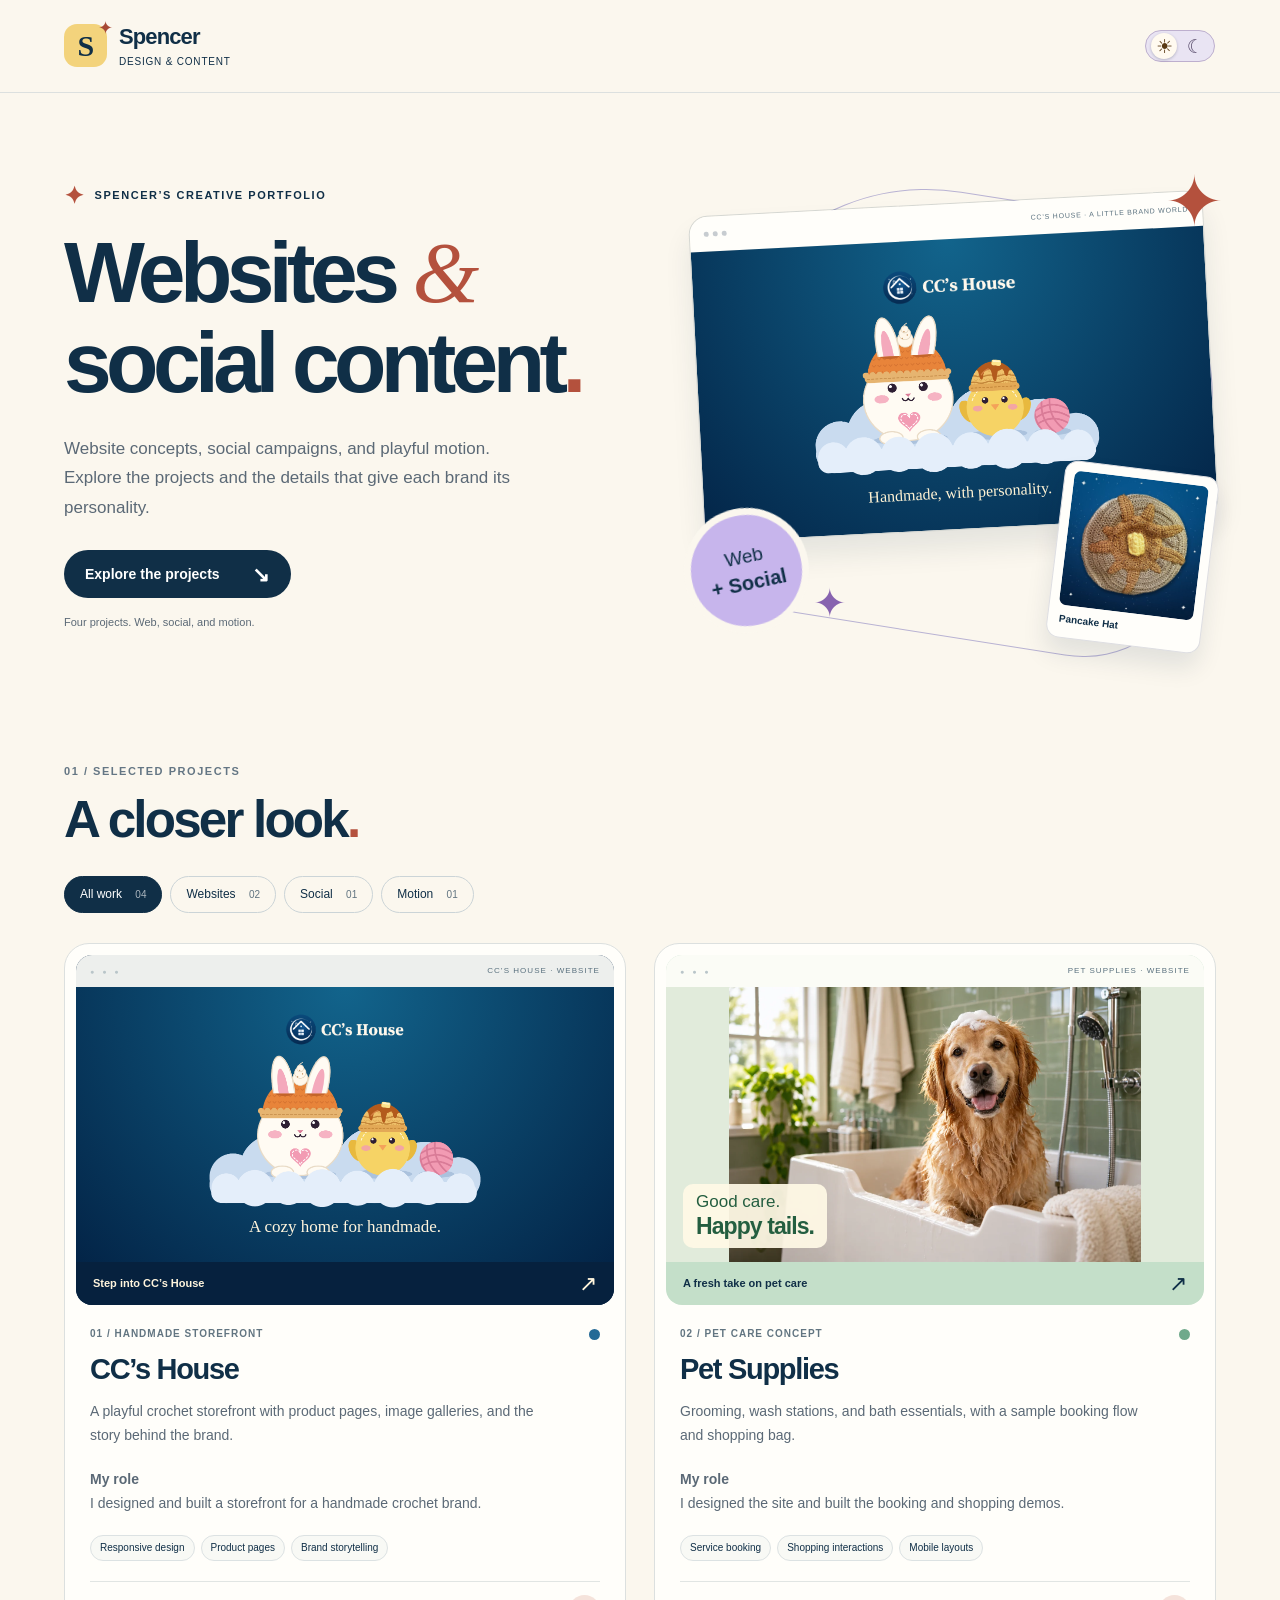
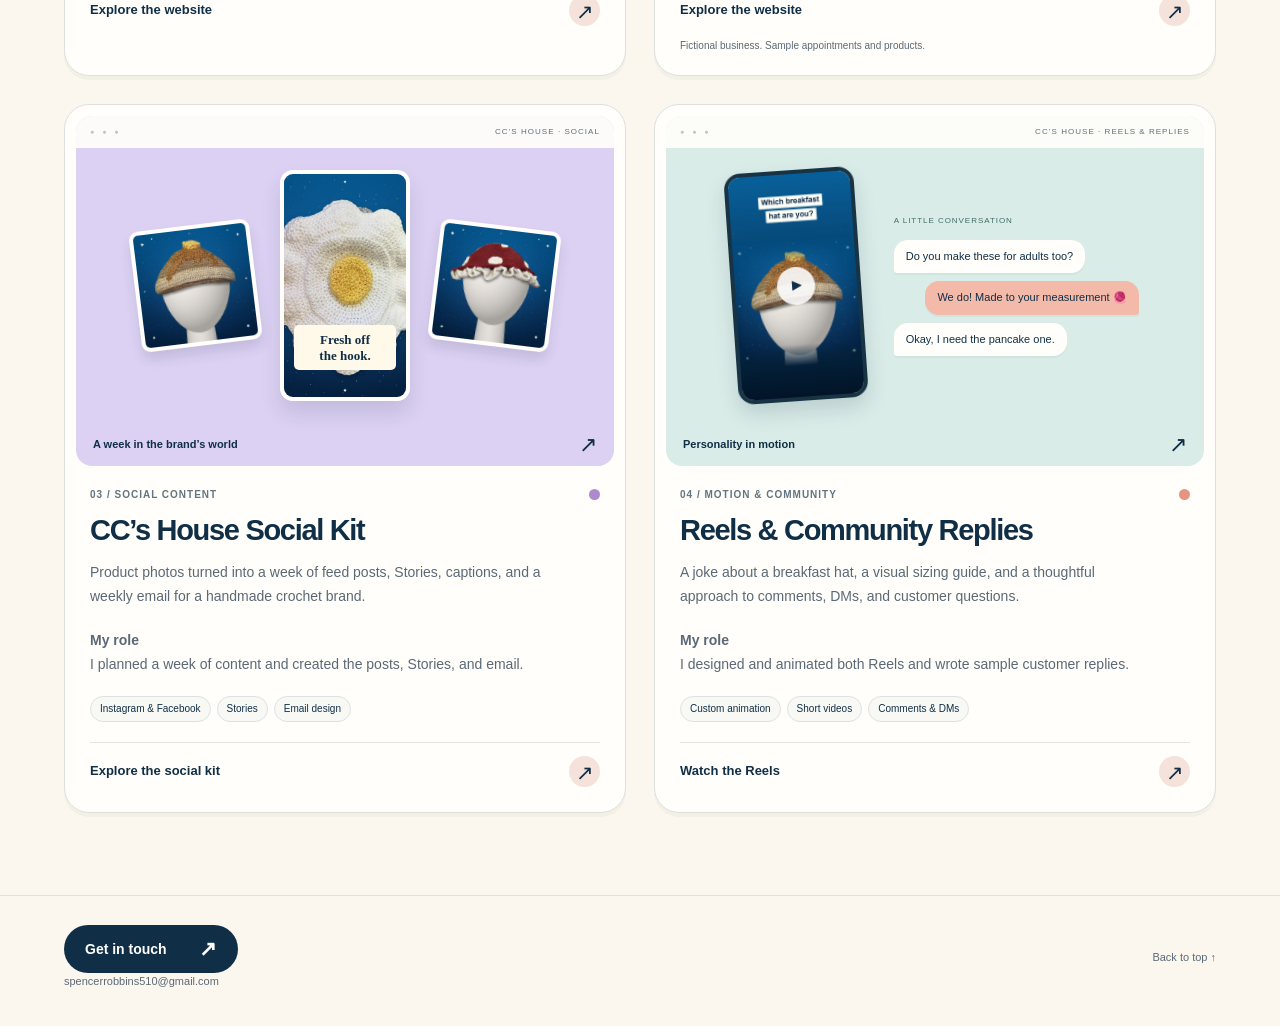
==== commit d78c1100: "Remove the decorative category strip above projects" ====
--- a/index.html
+++ b/index.html
@@ -5,9 +5,9 @@
   <title>Spencer · Websites & Social Content</title>
   <meta name="description" content="Explore Spencer’s website concepts, social content, and animated Reels for CC’s House and Pet Supplies.">
   <meta name="theme-color" content="#fbf7ee">
-  <link rel="stylesheet" href="styles.css?v=hero-4">
+  <link rel="stylesheet" href="styles.css?v=layout-5">
   <script src="portfolio.js?v=color-3" defer></script>
-<link rel="stylesheet" href="dark-mode.css?v=1">
+<link rel="stylesheet" href="dark-mode.css?v=2">
 <script src="theme-switch.js?v=1"></script>
 </head>
 <body id="top">
@@ -34,7 +34,6 @@
     </div>
   </section>
 
-  <ul class="disciplines" aria-label="Portfolio disciplines"><li><span aria-hidden="true">✦</span> Websites</li><li><span aria-hidden="true">✦</span> Social content</li><li><span aria-hidden="true">✦</span> Motion</li><li><span aria-hidden="true">✦</span> Community</li></ul>
 
   <section id="projects" class="work" aria-labelledby="work-title">
     <div class="section-heading reveal"><div><p class="eyebrow">01 / Selected projects</p><h2 id="work-title">A closer look<span>.</span></h2></div></div>
--- a/styles.css
+++ b/styles.css
@@ -3,14 +3,13 @@
 .site-header,main,.site-footer{max-width:1320px;margin:auto}.site-header{padding:24px 5%;display:flex;align-items:center;justify-content:space-between;gap:24px;border-bottom:1px solid var(--line)}.brand{display:flex;gap:12px;align-items:center;font-size:22px;font-weight:750;letter-spacing:-.04em;line-height:1.2}.brand small{display:block;font-size:10px;letter-spacing:.08em;text-transform:uppercase;font-weight:500;margin-top:5px}.brand-mark{position:relative;width:43px;height:43px;border-radius:13px;background:var(--yellow);display:grid;place-items:center;font-family:Georgia,serif;font-size:30px}.brand-mark>span{position:absolute;right:-5px;top:-7px;font:18px Georgia;color:#a74935;transition:transform .4s var(--ease)}.brand:hover .brand-mark>span{transform:rotate(90deg)}nav{display:flex;align-items:center;gap:28px;font-size:13px;font-weight:600}nav>a:hover{text-decoration:underline;text-underline-offset:7px}
 main{padding:0 5%}.hero{display:grid;grid-template-columns:1.15fr 1fr;align-items:center;gap:34px;min-height:620px;padding:70px 0 72px}.eyebrow{font-size:11px;letter-spacing:.14em;text-transform:uppercase;font-weight:700;margin:0 0 20px}.hero .eyebrow{display:flex;align-items:center;gap:9px}.little-star{font-size:24px;line-height:1;color:#b4513d}.hero h1{font-size:clamp(54px,6.7vw,92px);line-height:1.04;letter-spacing:-.065em;font-weight:650;margin:0 0 26px}.hero h1 em{font-family:Georgia,serif;font-weight:400;color:#b4513d}.title-dot{color:#b4513d}.hero-lede{color:var(--muted);font-size:17px;max-width:480px;margin:0 0 27px;line-height:1.75}.button{display:inline-flex;align-items:center;justify-content:space-between;gap:32px;padding:13px 21px;border-radius:999px;font-size:14px;font-weight:650;transition:transform .25s var(--ease),background .25s}.button:hover{transform:translateY(-3px)}.button span{font-size:21px;line-height:1}.primary{background:var(--ink);color:#fff}.primary:hover{background:#254f69}.secondary{background:#fffefa;border:1px solid #a8bfbd;white-space:nowrap}.hero-note{font-size:11px;color:var(--muted);margin:16px 0 0}
 .hero-art{position:relative;min-width:0;height:490px}.art-outline{position:absolute;inset:32px 8px 16px 26px;border:1px solid #b8b2d3;border-radius:42% 42% 22% 22%;transform:rotate(9deg)}.hero-window{position:absolute;left:0;right:5px;top:40px;border-radius:19px;overflow:hidden;border:1px solid #203e4e2b;box-shadow:0 18px 28px #0d2e4717;transform:rotate(-3deg)}.window-bar,.preview-top{display:flex;align-items:center;gap:4px;background:#fffefa;color:#59707e}.window-bar{height:35px;padding:0 14px}.window-bar i{height:5px;width:5px;background:#c7ccd0;border-radius:50%}.window-bar>span{font-size:7px;letter-spacing:.11em;margin-left:auto}.hero-world{height:290px;background:radial-gradient(ellipse at top,#12648c,#032447);display:flex;flex-direction:column;align-items:center;justify-content:center;padding:23px}.hero-logo{height:37px;width:auto;object-fit:contain}.hero-friends{width:auto;max-height:162px;object-fit:contain;margin-top:8px}.hero-world>span{font:16px Georgia,serif;color:#fff3d4;margin-top:10px}.hero-post{position:absolute;width:155px;bottom:7px;right:6px;padding:9px;background:#fffefa;border:1px solid #dedee2;border-radius:13px;box-shadow:0 15px 24px #0c29451a;transform:rotate(7deg)}.hero-post img{width:100%;height:auto;aspect-ratio:1;border-radius:7px;object-fit:cover}.hero-post span{display:block;font-size:10px;font-weight:600;padding:6px 2px 1px}.hero-sticker{position:absolute;left:-12px;bottom:20px;width:125px;height:125px;border-radius:50%;background:var(--lavender);display:flex;flex-direction:column;align-items:center;justify-content:center;line-height:1.3;font-size:19px;transform:rotate(-12deg);border:7px solid var(--paper)}.hero-sticker b{font-size:20px}.art-star{position:absolute;font-family:Georgia,serif;color:#b4513d;line-height:1}.star-one{font-size:70px;top:5px;right:-8px}.star-two{font-size:40px;left:117px;bottom:29px;color:#8763af}
-.disciplines{list-style:none;margin:0;padding:22px 28px;display:grid;grid-template-columns:repeat(4,1fr);gap:24px;border-radius:18px;background:#eee8f7;border:1px solid #e2d8ef;font-size:14px;font-weight:600}.disciplines li{display:flex;align-items:center;justify-content:center;gap:15px}.disciplines li span{font-size:24px;line-height:1;color:#8e60aa}.disciplines li:nth-child(2) span{color:#ac563f}.disciplines li:nth-child(3) span{color:#477c6e}.disciplines li:nth-child(4) span{color:#a87827}
-.work{padding:82px 0}.section-heading{display:flex;justify-content:space-between;gap:30px;align-items:end;margin-bottom:28px}.section-heading .eyebrow{margin-bottom:10px;color:#647684}.section-heading h2{font-size:clamp(36px,4vw,52px);letter-spacing:-.055em;line-height:1.12;margin:0;font-weight:650}.section-heading h2 span{color:#b4513d}.filters{display:flex;flex-wrap:wrap;gap:8px;margin:0 0 30px}.filters[hidden]{display:none}.filter{border:1px solid #cbd4d7;background:transparent;border-radius:999px;padding:8px 15px;color:var(--ink);font-size:12px;cursor:pointer;transition:background .2s,color .2s}.filter span{margin-left:10px;font-size:10px;opacity:.65}.filter:hover{background:#f4ddd5}.filter.is-active{background:var(--ink);border-color:var(--ink);color:#fff}
+.work{padding:38px 0 82px}.section-heading{display:flex;justify-content:space-between;gap:30px;align-items:end;margin-bottom:28px}.section-heading .eyebrow{margin-bottom:10px;color:#647684}.section-heading h2{font-size:clamp(36px,4vw,52px);letter-spacing:-.055em;line-height:1.12;margin:0;font-weight:650}.section-heading h2 span{color:#b4513d}.filters{display:flex;flex-wrap:wrap;gap:8px;margin:0 0 30px}.filters[hidden]{display:none}.filter{border:1px solid #cbd4d7;background:transparent;border-radius:999px;padding:8px 15px;color:var(--ink);font-size:12px;cursor:pointer;transition:background .2s,color .2s}.filter span{margin-left:10px;font-size:10px;opacity:.65}.filter:hover{background:#f4ddd5}.filter.is-active{background:var(--ink);border-color:var(--ink);color:#fff}
 .projects{display:grid;grid-template-columns:repeat(2,minmax(0,1fr));gap:28px}.project{min-width:0;background:var(--white);border:1px solid #dce0df;border-radius:25px;padding:11px;box-shadow:0 4px 0 #e7e4da66;transition:transform .3s var(--ease),box-shadow .3s var(--ease)}.project[hidden]{display:none}.project:hover{transform:translateY(-4px);box-shadow:0 14px 28px #183d5010}.preview{display:flex;flex-direction:column;overflow:hidden;border-radius:16px;height:350px}.preview-top{flex:0 0 32px;justify-content:space-between;padding:0 14px;font-size:8px;letter-spacing:.13em;background:#fffefaed}.preview-top>span:first-child{font-size:7px;letter-spacing:3px;color:#b9c5c9}.preview-cta{display:flex;align-items:center;justify-content:space-between;flex:0 0 43px;padding:0 17px;font-size:11px;font-weight:600}.preview-cta b{font-size:22px;font-weight:400;transition:transform .3s var(--ease)}.preview:hover .preview-cta b{transform:translate(2px,-2px)}.social-preview{background:#dcd1f3}.social-scene{flex:1;min-height:0;display:flex;align-items:center;justify-content:center;gap:5%;padding:18px 5%;background:#dcd1f3}.sp-post{height:54%;width:auto;aspect-ratio:1;object-fit:cover;border:4px solid #fffefa;border-radius:9px;box-shadow:0 8px 12px #142a4420;transition:transform .4s var(--ease)}.sp-post:first-child{transform:rotate(-7deg)}.sp-post:last-child{transform:rotate(7deg)}.preview:hover .sp-post{transform:rotate(0)}.sp-story{height:91%;aspect-ratio:9/16;position:relative;border-radius:13px;overflow:hidden;border:4px solid #fffefa;box-shadow:0 12px 20px #142a4420}.sp-story img{width:100%;height:100%;object-fit:cover}.sp-story span{position:absolute;bottom:12%;left:8%;right:8%;color:var(--ink);text-align:center;background:#fff9e9;padding:7px 4px;border-radius:5px;font:700 13px/1.2 Georgia,serif}
 .community-preview{background:#d9ece8}.community-scene{display:flex;align-items:center;justify-content:center;flex:1;min-height:0;padding:15px 7%;gap:7%;background:#d9ece8}.cp-phone{height:94%;aspect-ratio:9/16;position:relative;border:4px solid #173344;border-radius:16px;overflow:hidden;box-shadow:0 10px 20px #122c4426;transform:rotate(-4deg);transition:transform .4s var(--ease)}.preview:hover .cp-phone{transform:rotate(0)}.cp-phone img{width:100%;height:100%;object-fit:cover}.cp-play{position:absolute;left:50%;top:50%;transform:translate(-50%,-50%);border-radius:50%;background:#ffffffdf;width:38px;height:38px;display:grid;place-items:center;font-size:13px;padding-left:2px}.cp-chat{width:53%;max-width:245px;display:flex;flex-direction:column;gap:8px}.chat-label{font-size:8px;text-transform:uppercase;letter-spacing:.12em;color:#426d66;margin-bottom:4px}.cp-chat p{font-size:11px;line-height:1.4;padding:9px 12px;margin:0;border-radius:14px;box-shadow:0 2px 0 #2449420c}.cp-in{align-self:flex-start;background:#fffefa;border-bottom-left-radius:3px!important}.cp-out{align-self:flex-end;background:#f3baaa;border-bottom-right-radius:3px!important}
 .cc-preview{background:#032447;color:#fff5dd}.cc-scene{flex:1;min-height:0;display:flex;flex-direction:column;align-items:center;justify-content:center;padding:18px;background:radial-gradient(ellipse at top,#12648c,#032447)}.cc-logo{height:33px;width:auto;object-fit:contain}.cc-friends{max-height:155px;width:auto;object-fit:contain;margin:8px 0}.cc-scene>span{font:17px Georgia,serif;text-align:center}.cc-preview .preview-cta{background:#06213e}.pet-preview{background:#c4dfc9}.pet-scene{position:relative;flex:1;min-height:0;background:#e1ebdb;overflow:hidden}.pet-scene img{height:100%;width:100%;object-fit:contain;transition:transform .45s var(--ease)}.preview:hover .pet-scene img{transform:scale(1.025)}.pet-scene>span{position:absolute;left:17px;bottom:14px;padding:8px 13px;background:#fff9e6ee;border-radius:10px;font-size:17px;line-height:1.2;color:#245e40}.pet-scene>span b{font-size:23px;letter-spacing:-.04em}
 .project-info{padding:21px 14px 6px}.project-label{display:flex;justify-content:space-between;align-items:center;margin:0 0 10px;font-size:9px;font-weight:700;letter-spacing:.1em;color:#627581}.color-dot{width:11px;height:11px;border-radius:50%}.lavender{background:#ad8ace}.coral{background:#e39781}.blue{background:#246a96}.mint{background:#6fa98b}.project-info h3{font-size:29px;letter-spacing:-.045em;line-height:1.2;margin:0 0 12px;font-weight:650}.project-info>p:not(.project-label):not(.demo-note){font-size:14px;color:var(--muted);margin:0 0 19px;max-width:460px;line-height:1.75}.tags{list-style:none;padding:0;margin:0 0 20px;display:flex;flex-wrap:wrap;gap:6px}.tags li{border:1px solid #dce2e3;padding:4px 9px;border-radius:999px;font-size:10px;background:#f8f9f5}.view-link{display:flex;justify-content:space-between;align-items:center;border-top:1px solid #e1e5e3;padding:13px 0 8px;font-size:13px;font-weight:650}.view-link>span{display:grid;place-items:center;background:#f5e3db;border-radius:50%;height:31px;width:31px;font-size:21px;font-weight:400;transition:background .25s,transform .25s}.view-link:hover>span{background:#efb6a3;transform:rotate(45deg)}.demo-note{font-size:10px;color:var(--muted);margin:4px 0}
 .site-footer{padding:29px 5% 35px;border-top:1px solid var(--line);display:flex;align-items:center;justify-content:space-between;gap:20px}.site-footer p,.site-footer>a:last-child{font-size:11px;color:var(--muted);margin:0}.site-footer>a:last-child:hover{text-decoration:underline;text-underline-offset:4px}
 .skip:not(:focus),.sr-only{position:absolute;width:1px;height:1px;padding:0;margin:-1px;overflow:hidden;clip:rect(0,0,0,0);white-space:nowrap;border:0}.skip:focus{position:fixed;top:10px;left:10px;z-index:20;background:#fff;padding:12px}.motion-ready .reveal{opacity:0;transform:translateY(18px);transition:opacity .55s var(--ease),transform .55s var(--ease)}.motion-ready .reveal.is-visible{opacity:1;transform:none}.hero-art{animation:art-arrive .8s var(--ease) both}.hero-copy{animation:copy-arrive .65s var(--ease) both}@keyframes art-arrive{from{opacity:0;transform:translateY(14px)}to{opacity:1;transform:none}}@keyframes copy-arrive{from{opacity:0;transform:translateY(10px)}to{opacity:1;transform:none}}
-@media(min-width:1500px){.hero h1{font-size:92px}}@media(max-width:1040px){nav{gap:18px}.hero{gap:20px}.hero h1{font-size:65px}.hero-art{height:450px}.hero-world{height:260px}.hero-sticker{left:-2px;width:108px;height:108px;font-size:16px}.hero-sticker b{font-size:17px}.hero-post{width:133px}.preview{height:320px}.project-info h3{font-size:25px}.sp-post{height:45%}}@media(max-width:780px){html{scroll-padding-top:28px}.site-header{padding:21px 6%}nav{gap:15px;font-size:12px}main{padding:0 6%}.hero{grid-template-columns:1fr;padding:50px 0 32px;gap:20px;min-height:0}.hero h1{font-size:clamp(47px,8vw,72px)}.hero-lede{font-size:16px;max-width:540px}.hero-art{height:445px;max-width:480px;width:95%;margin:0 auto}.hero-world{height:255px}.hero-window{top:30px}.hero-post{width:137px;bottom:0}.hero-sticker{bottom:8px}.disciplines{grid-template-columns:repeat(2,1fr);gap:15px;padding:21px 13px;font-size:12px}.disciplines li{gap:10px}.disciplines li span{font-size:19px}.work{padding:56px 0}.section-heading{align-items:start}.projects{grid-template-columns:1fr;gap:24px}.preview{height:360px}.project-info h3{font-size:28px}.sp-post{height:55%}.site-footer{padding:24px 6%;flex-wrap:wrap}}@media(max-width:390px){.brand{font-size:20px}.brand-mark{width:36px;height:36px;font-size:25px}.brand small{font-size:8px}nav{gap:10px}.hero h1{font-size:46px}.hero .eyebrow{font-size:9px}.hero-art{height:409px}.hero-world{height:230px}.hero-friends{max-height:132px}.hero-logo{height:30px}.hero-post{width:118px}.hero-sticker{width:99px;height:99px}.hero-sticker b{font-size:16px}.star-one{font-size:49px}.preview{height:310px}.sp-post{height:42%}.cp-chat p{font-size:10px}.project-info{padding:18px 9px 5px}.project-info h3{font-size:26px}.filters{gap:6px}.filter{padding:7px 10px;font-size:11px}}
+@media(min-width:1500px){.hero h1{font-size:92px}}@media(max-width:1040px){nav{gap:18px}.hero{gap:20px}.hero h1{font-size:65px}.hero-art{height:450px}.hero-world{height:260px}.hero-sticker{left:-2px;width:108px;height:108px;font-size:16px}.hero-sticker b{font-size:17px}.hero-post{width:133px}.preview{height:320px}.project-info h3{font-size:25px}.sp-post{height:45%}}@media(max-width:780px){html{scroll-padding-top:28px}.site-header{padding:21px 6%}nav{gap:15px;font-size:12px}main{padding:0 6%}.hero{grid-template-columns:1fr;padding:50px 0 32px;gap:20px;min-height:0}.hero h1{font-size:clamp(47px,8vw,72px)}.hero-lede{font-size:16px;max-width:540px}.hero-art{height:445px;max-width:480px;width:95%;margin:0 auto}.hero-world{height:255px}.hero-window{top:30px}.hero-post{width:137px;bottom:0}.hero-sticker{bottom:8px}.work{padding:22px 0 56px}.section-heading{align-items:start}.projects{grid-template-columns:1fr;gap:24px}.preview{height:360px}.project-info h3{font-size:28px}.sp-post{height:55%}.site-footer{padding:24px 6%;flex-wrap:wrap}}@media(max-width:390px){.brand{font-size:20px}.brand-mark{width:36px;height:36px;font-size:25px}.brand small{font-size:8px}nav{gap:10px}.hero h1{font-size:46px}.hero .eyebrow{font-size:9px}.hero-art{height:409px}.hero-world{height:230px}.hero-friends{max-height:132px}.hero-logo{height:30px}.hero-post{width:118px}.hero-sticker{width:99px;height:99px}.hero-sticker b{font-size:16px}.star-one{font-size:49px}.preview{height:310px}.sp-post{height:42%}.cp-chat p{font-size:10px}.project-info{padding:18px 9px 5px}.project-info h3{font-size:26px}.filters{gap:6px}.filter{padding:7px 10px;font-size:11px}}
 .sp-post{width:25%;height:auto;flex:0 0 25%}.sp-story{width:28%;height:auto;max-width:130px;aspect-ratio:9/16;flex:0 1 28%}.cp-phone{width:31%;height:auto;max-width:130px;aspect-ratio:9/16;flex:0 1 31%}.cp-chat{flex:1;min-width:0}.project-label{font-size:10px}.motion-ready .project.is-visible:hover{transform:translateY(-4px)}
 @media(prefers-reduced-motion:reduce){html{scroll-behavior:auto}*,*::before,*::after{animation:none!important;transition:none!important}.motion-ready .reveal{opacity:1;transform:none}.project:hover,.button:hover{transform:none}}
--- a/dark-mode.css
+++ b/dark-mode.css
@@ -112,11 +112,6 @@
 [data-theme="dark"][data-portfolio-page="home"] .primary:hover { background: #fff3d7; }
 [data-theme="dark"][data-portfolio-page="home"] .hero-post { background: #28354b; border-color: var(--line); }
 [data-theme="dark"][data-portfolio-page="home"] .art-outline { border-color: #655d82; }
-[data-theme="dark"][data-portfolio-page="home"] .disciplines { background: #29263d; border-color: #4d4267; }
-[data-theme="dark"][data-portfolio-page="home"] .disciplines li span { color: #d6b6f3; }
-[data-theme="dark"][data-portfolio-page="home"] .disciplines li:nth-child(2) span { color: #f6ab96; }
-[data-theme="dark"][data-portfolio-page="home"] .disciplines li:nth-child(3) span { color: #a8e3bf; }
-[data-theme="dark"][data-portfolio-page="home"] .disciplines li:nth-child(4) span { color: #f5d68d; }
 [data-theme="dark"][data-portfolio-page="home"] :is(.section-heading .eyebrow, .project-label) { color: var(--muted); }
 [data-theme="dark"][data-portfolio-page="home"] :is(.filter, .project, .tags li, .view-link) { border-color: var(--line); }
 [data-theme="dark"][data-portfolio-page="home"] :is(.filter:hover, .tags li) { background: #2a3650; }
